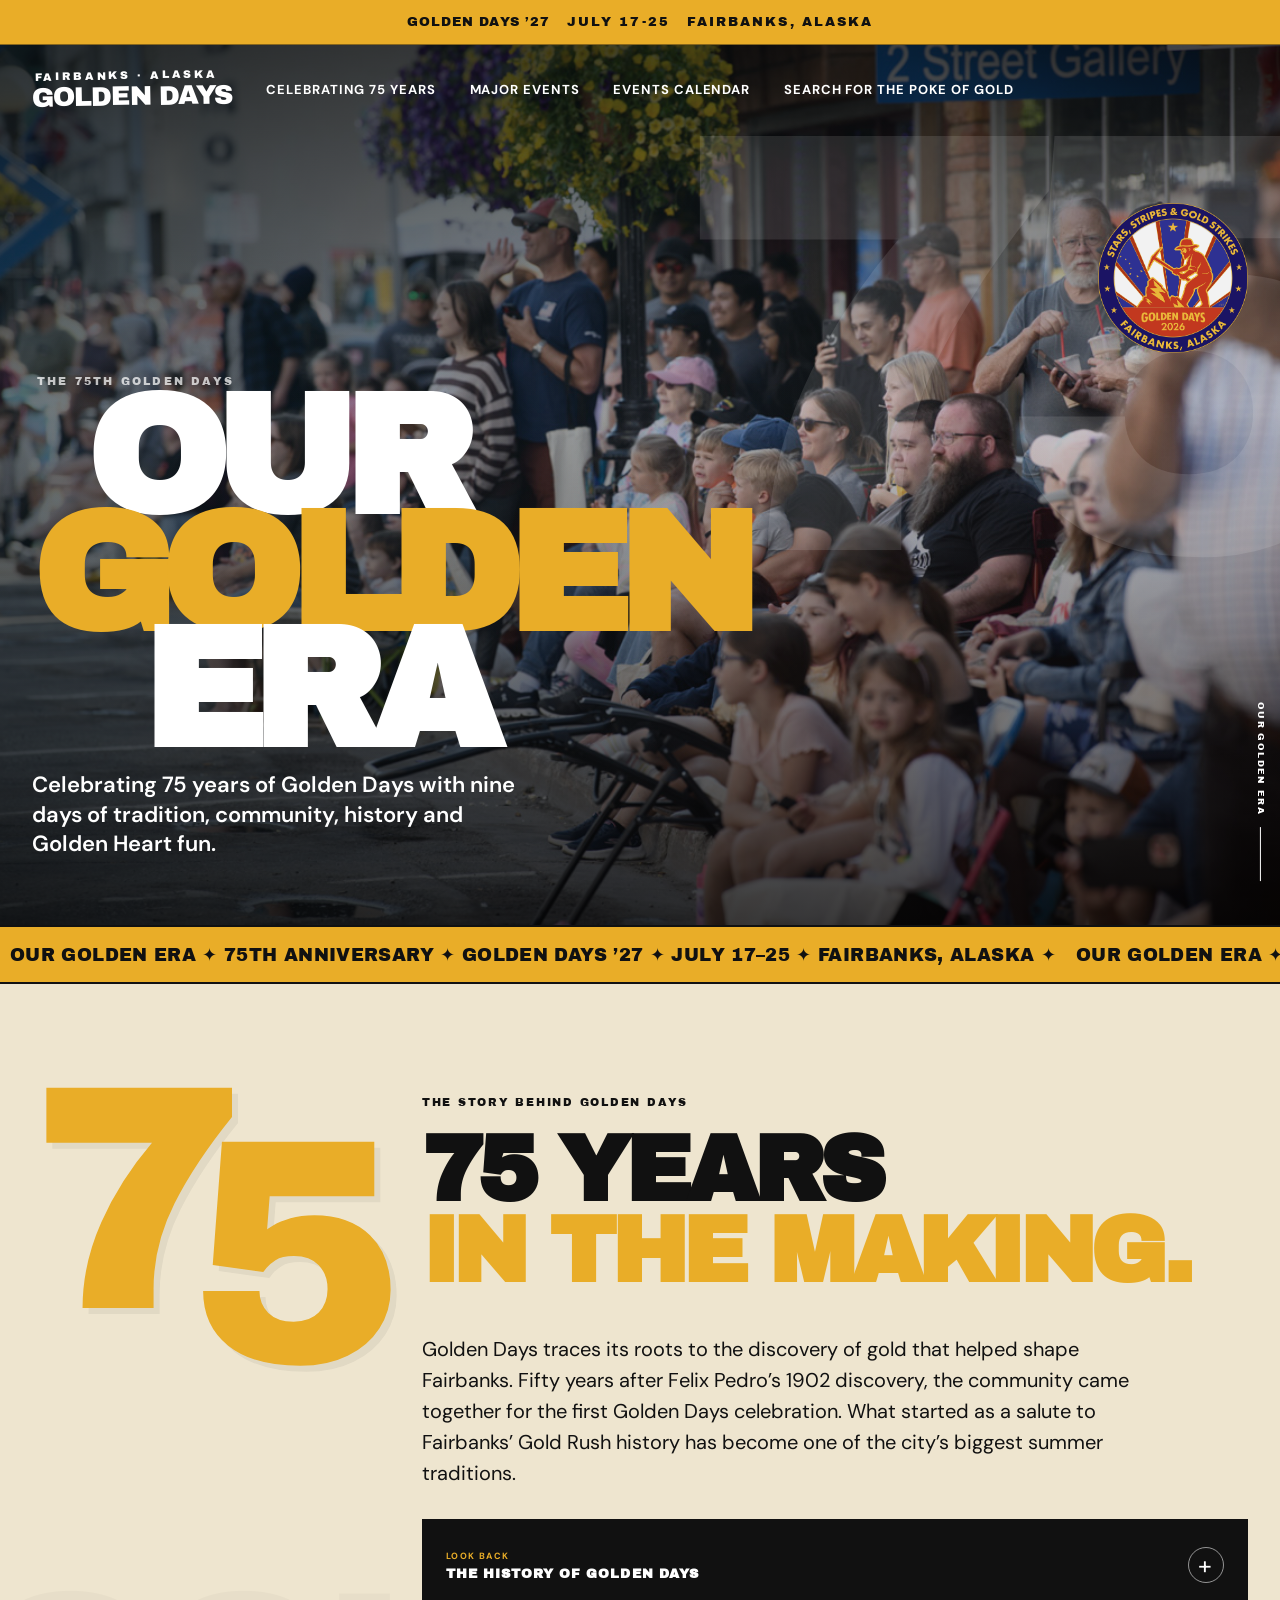
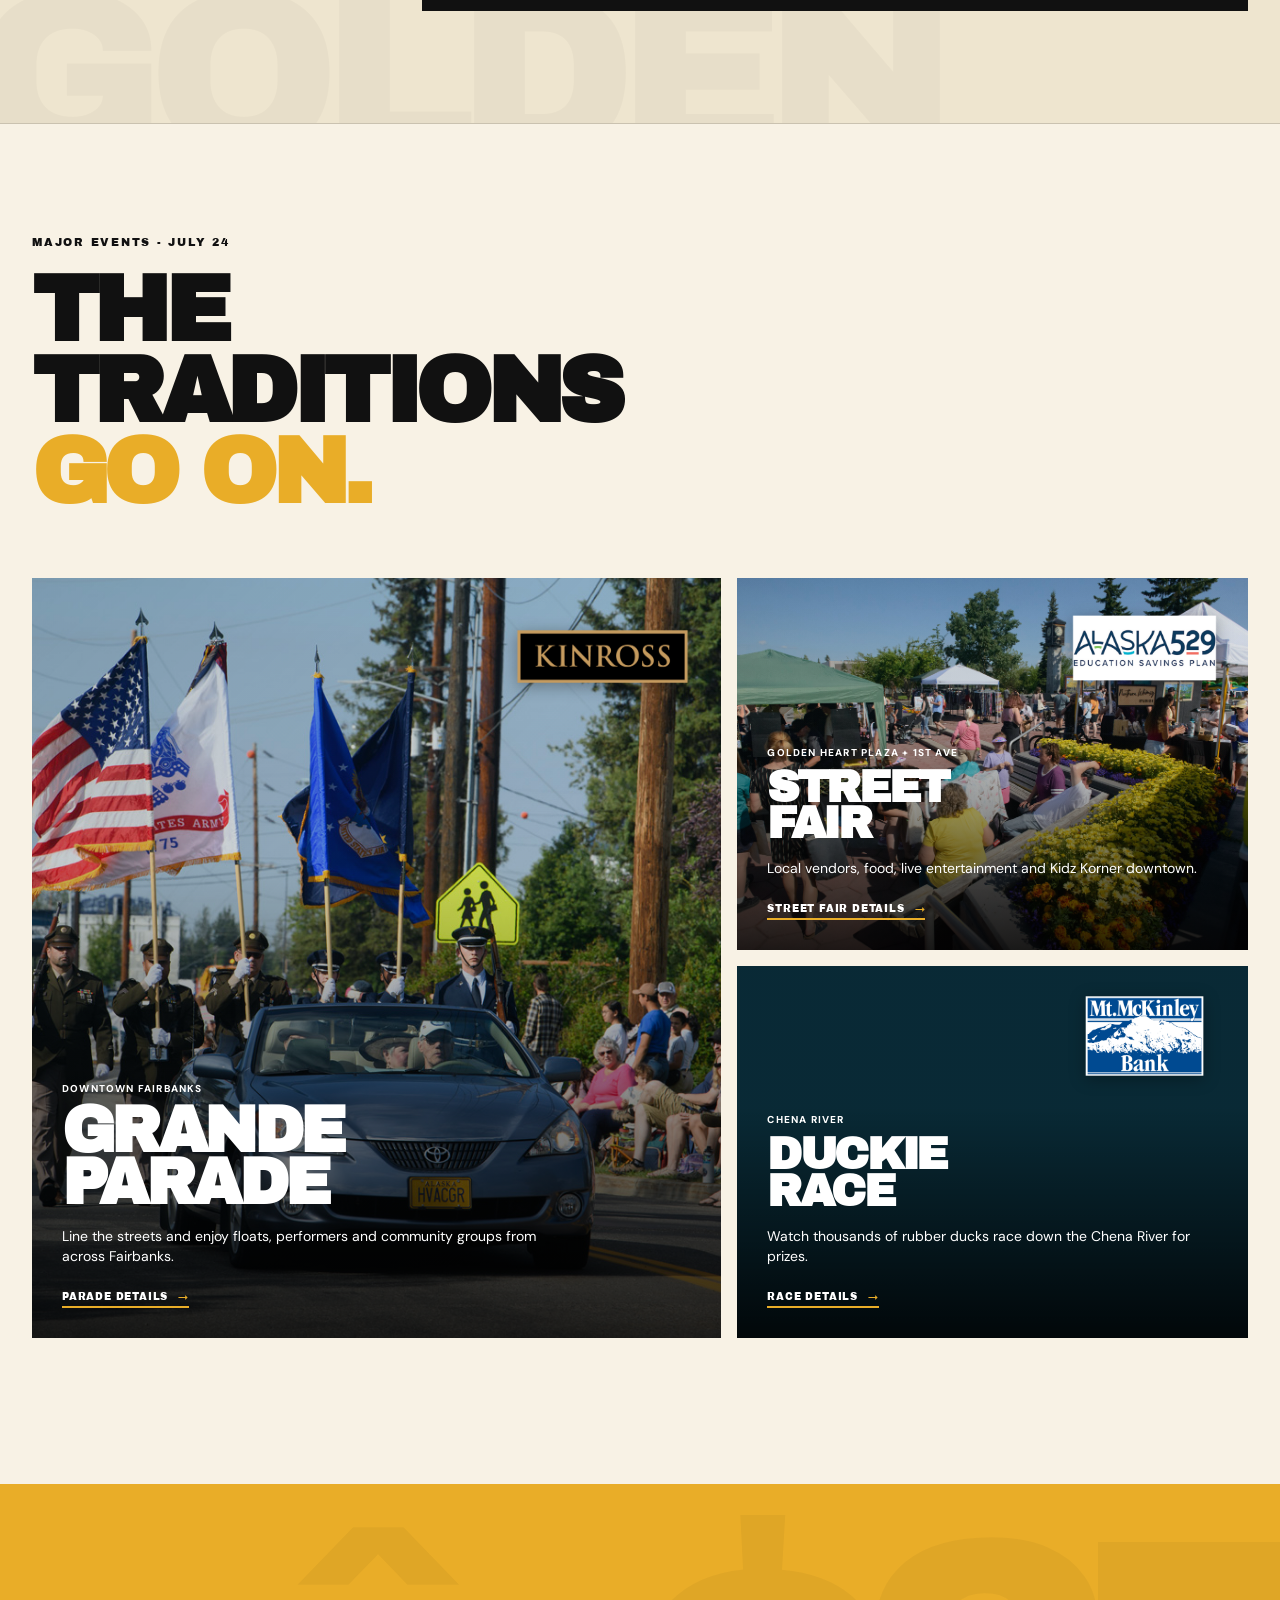
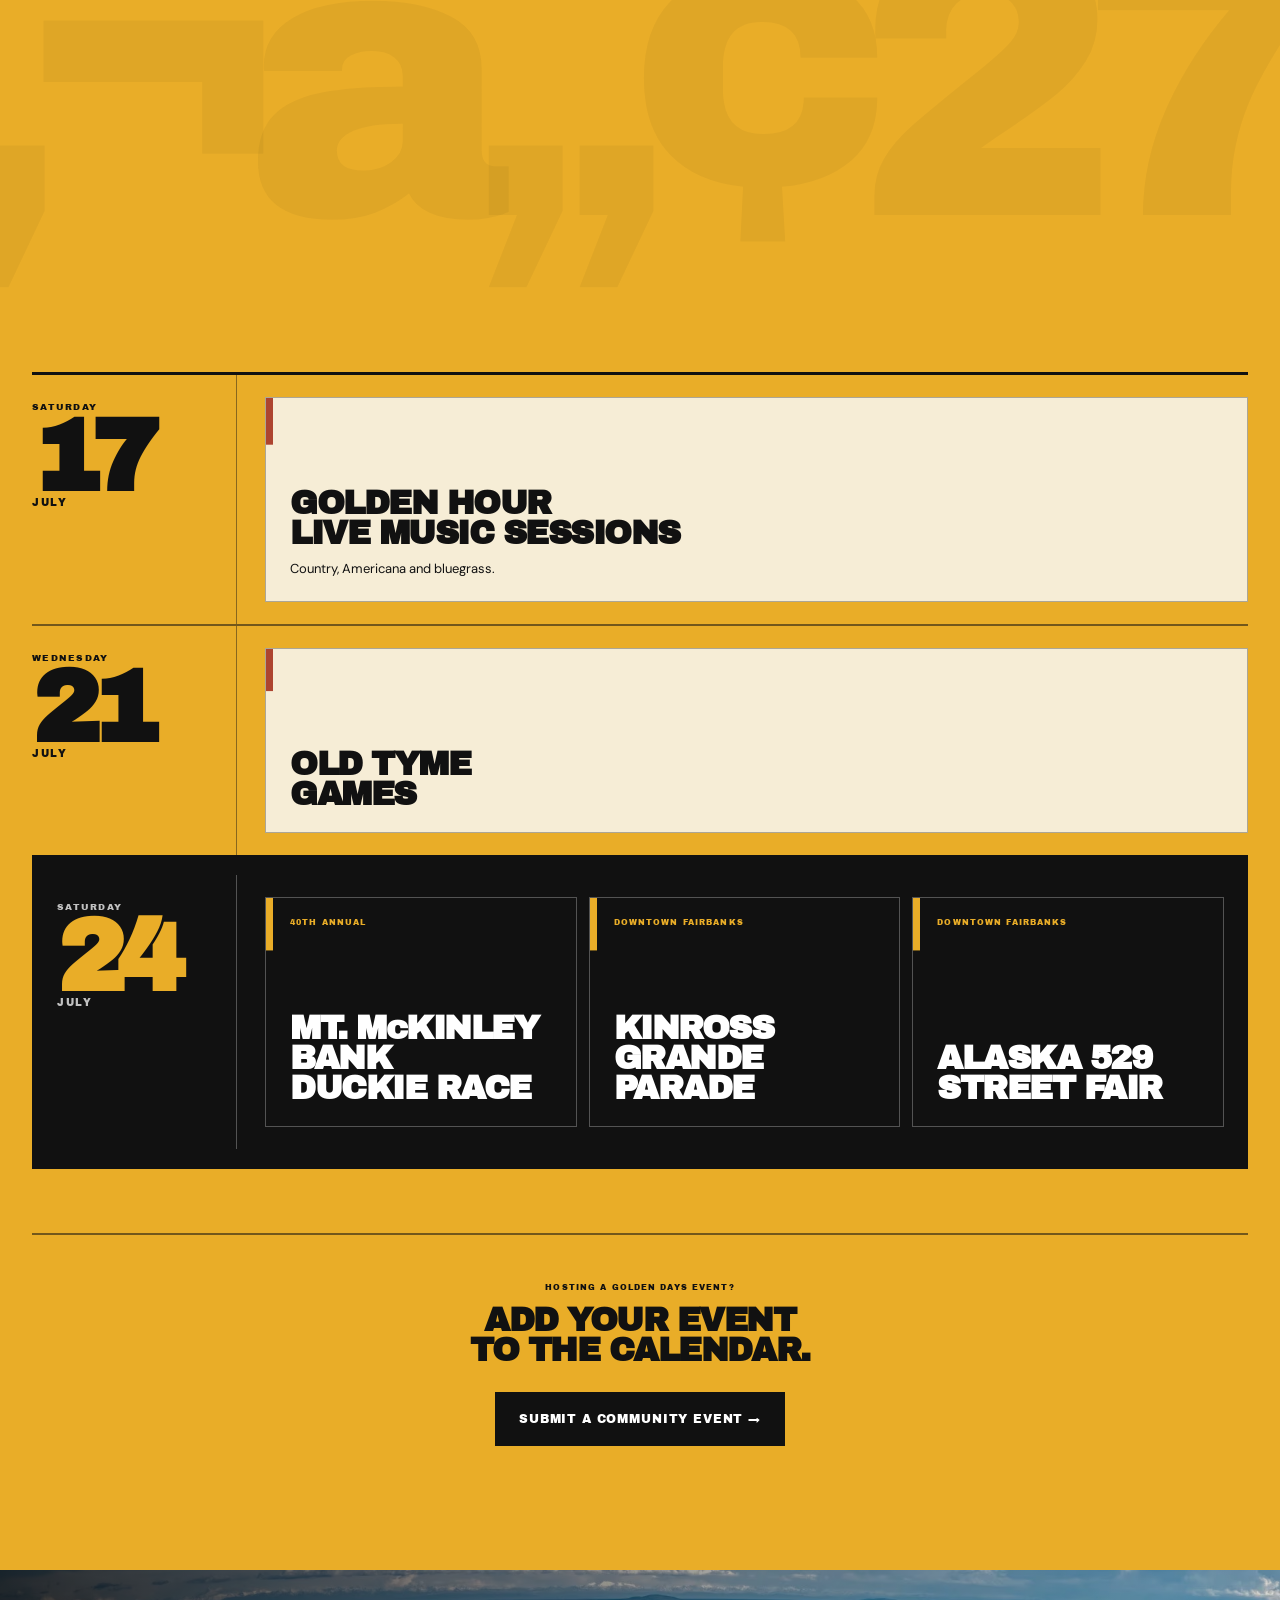
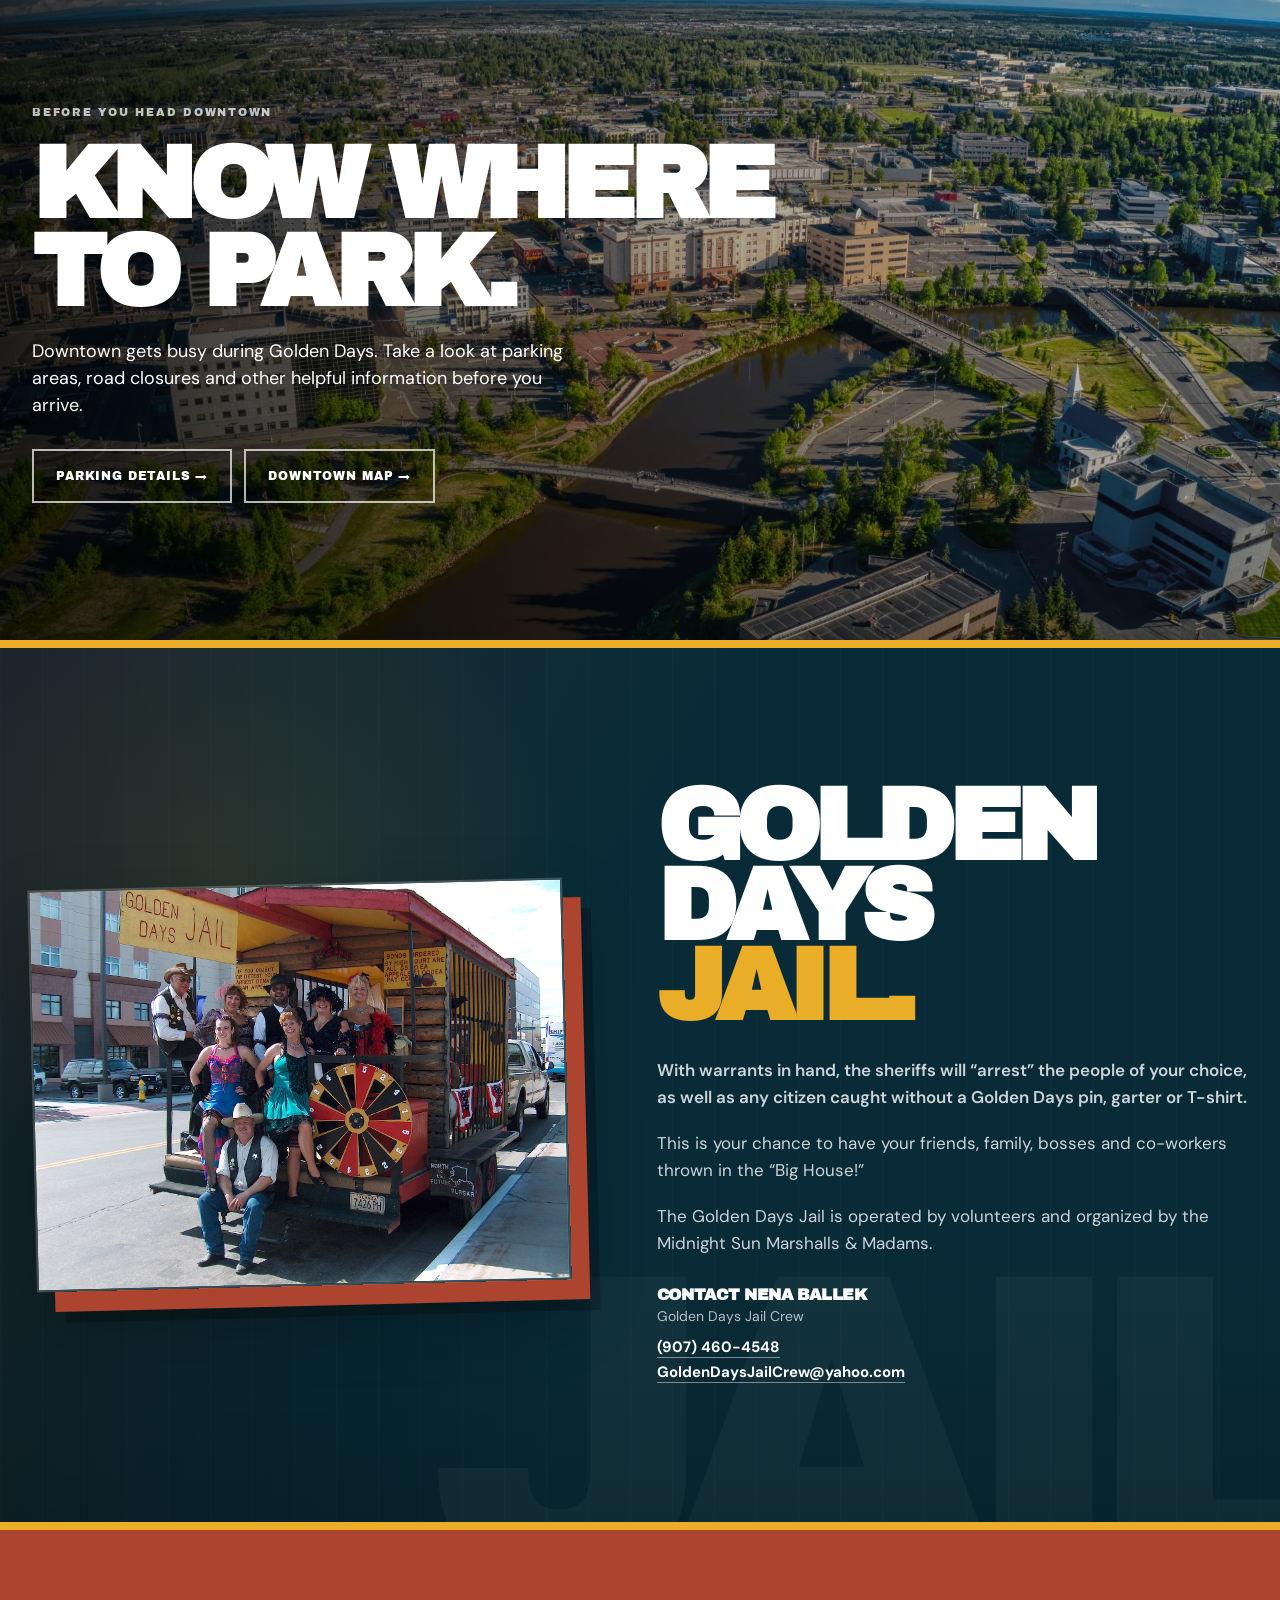
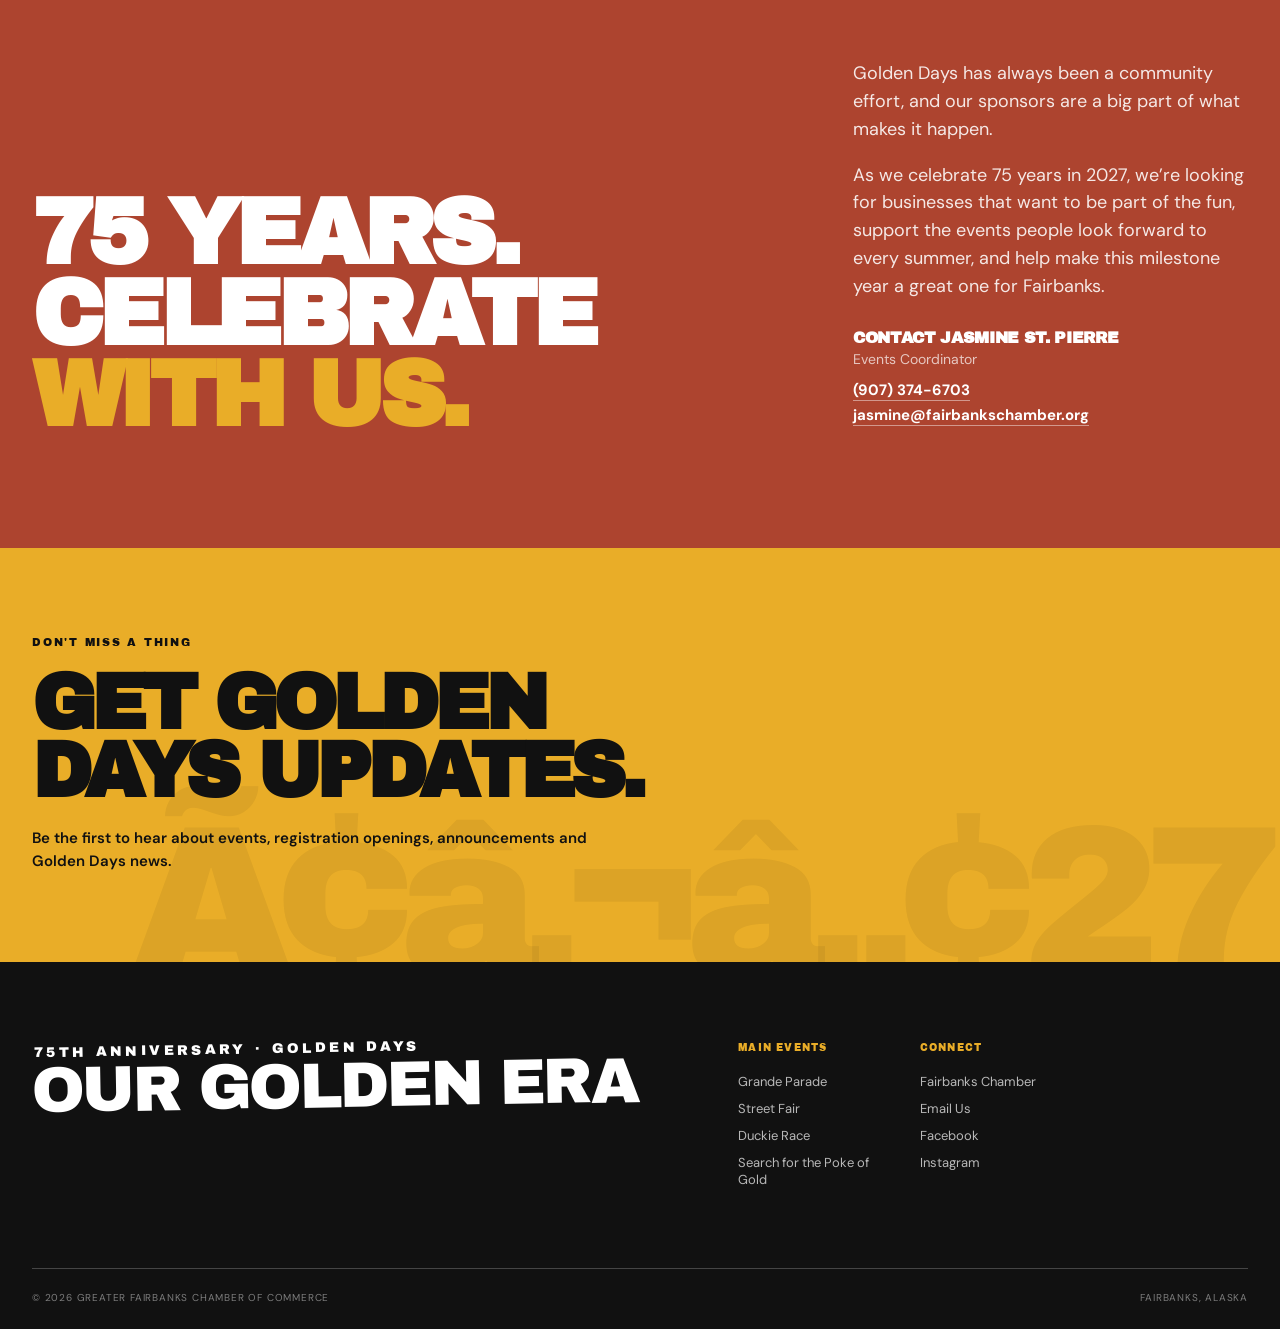
==== index.html @ 637d363c "Enhance newsletter form submission feedback Refactor form submission handling for visual confirmatio" ====
<!DOCTYPE html>
<html lang="en">
<head>
  <meta charset="UTF-8" />
  <meta name="viewport" content="width=device-width, initial-scale=1.0" />

  <script>
  const path = window.location.pathname;

  // Homepage: /index.html → /
  if (path === "/index.html" || path === "/index") {
    window.location.replace("/");
  }

  // Other pages: /parade.html → /parade
  else if (path.endsWith(".html")) {
    window.location.replace(path.slice(0, -5));
  }
</script>
  
  <!-- =========================================================
       PAGE TITLE + SEARCH DESCRIPTION
  ========================================================== -->
 <title>Golden Days 2027 | Fairbanks, AK</title>
<meta name="description" content="Golden Days 2027 | Fairbanks, AK" />

<link rel="canonical" href="https://goldendaysfairbanks.com/">

  <!-- =========================================================
       FAVICON / APP ICON
       Uses the Golden Days 75th Anniversary seal from GitHub.
  ========================================================== -->
  <link rel="icon" type="image/png" href="https://raw.githubusercontent.com/jnelson2003/goldendays/main/anniversary-seal.png" />
  <link rel="apple-touch-icon" href="https://raw.githubusercontent.com/jnelson2003/goldendays/main/anniversary-seal.png" />

  <!-- =========================================================
       SOCIAL SHARE / WEBSITE THUMBNAIL
       Used by Facebook, LinkedIn, iMessage, Slack, Discord, etc.
  ========================================================== -->
  <meta property="og:type" content="website" />
  <meta property="og:site_name" content="Golden Days" />
  <meta property="og:title" content="Golden Days 2027 | Fairbanks, AK" />
  <meta property="og:description" content="Golden Days 2027 | Fairbanks, AK" />
  <meta property="og:image" content="https://raw.githubusercontent.com/jnelson2003/goldendays/main/parade.jpg" />
  <meta property="og:image:alt" content="Golden Days Grande Parade in Fairbanks, Alaska" />

  <!-- X / Twitter share card -->
  <meta name="twitter:card" content="summary_large_image" />
  <meta name="twitter:title" content="Golden Days 2027 | Fairbanks, AK" />
  <meta name="twitter:description" content="Golden Days 2027 | Fairbanks, AK" />
  <meta name="twitter:image" content="https://raw.githubusercontent.com/jnelson2003/goldendays/main/parade.jpg" />
  <meta name="twitter:image:alt" content="Golden Days Grande Parade in Fairbanks, Alaska" />

  <!-- =========================================================
       GOOGLE ANALYTICS 4
       Replace BOTH instances of G-XXXXXXXXXX with your GA4
       Measurement ID from Analytics > Admin > Data Streams.
  ========================================================== -->
  <script async src="https://www.googletagmanager.com/gtag/js?id=G-XXXXXXXXXX"></script>
  <script>
    window.dataLayer = window.dataLayer || [];
    function gtag(){dataLayer.push(arguments);}
    gtag('js', new Date());
    gtag('config', 'G-XXXXXXXXXX');
  </script>

  <!-- Fonts + site stylesheet -->
  <link rel="preconnect" href="https://fonts.googleapis.com">
  <link rel="preconnect" href="https://fonts.gstatic.com" crossorigin>
  <link href="https://fonts.googleapis.com/css2?family=Archivo+Black&family=DM+Sans:wght@400;500;600;700&display=swap" rel="stylesheet">
  <link rel="stylesheet" href="styles.css" />

</head>
<body>

  <!-- =========================================================
       ANNOUNCEMENT BAR
       Edit this for registration deadlines, duck tickets, etc.
  ========================================================== -->
  <div class="announcement anniversary-banner">
    <a href="#anniversary" aria-label="Golden Days 2027 anniversary information">
      <span class="banner-edition">GOLDEN DAYS ’27</span>
      <span class="banner-dates">JULY 17-25</span>
      <span class="banner-dates">FAIRBANKS, ALASKA</span>
    </a>
  </div>

  <!-- =========================================================
       NAVIGATION
  ========================================================== -->
<header class="site-header" id="top">
  <nav class="nav shell" aria-label="Main navigation">

    <a class="brand" href="#top" aria-label="Golden Days home">
      <span class="brand-small">FAIRBANKS · ALASKA</span>
      <span class="brand-large">GOLDEN DAYS</span>
    </a>

    <div class="nav-links" id="desktopNav">

      <a href="#anniversary">Celebrating 75 Years</a>

      <!-- MAJOR EVENTS HOVER MENU -->
      <div class="nav-dropdown">

        <a href="#events" class="nav-dropdown-trigger">
          Major Events
        </a>

        <div class="nav-dropdown-menu">
          <a href="street-fair">Street Fair</a>
          <a href="parade">Grande Parade</a>
          <a href="duckie-race">Rubber Duckie Race</a>
        </div>

      </div>

      <a href="#schedule">Events Calendar</a>

      <a href="poke-of-gold">Search for the Poke of Gold</a>

    </div>

    <button
      class="menu-button"
      id="menuButton"
      aria-expanded="false"
      aria-controls="mobileMenu"
    >
      <span></span>
      <span></span>
      <span></span>
      <span class="sr-only">Open menu</span>
    </button>

  </nav>

  <!-- MOBILE MENU -->
  <div class="mobile-menu" id="mobileMenu">

    <a href="#anniversary">Celebrating 75 Years</a>

    <details class="mobile-events-dropdown">
      <summary>Major Events</summary>

      <div class="mobile-events-submenu">
        <a href="street-fair.html">Street Fair</a>
        <a href="parade.html">Grande Parade</a>
        <a href="duckie-race.html">Rubber Duckie Race</a>
      </div>
    </details>

    <a href="#schedule">Events Calendar</a>
    <a href="#about">Sponsors</a>

    <a class="nav-cta" href="#events">
      EXPLORE GOLDEN DAYS
    </a>

  </div>
</header>

<main>
    <!-- =========================================================
         75TH ANNIVERSARY HERO
    ========================================================== -->

  <section class="hero anniversary-hero">
      <div class="hero-image"></div>
      <div class="hero-overlay"></div>
      <div class="hero-75-watermark" aria-hidden="true">75</div>

           <div class="hero-content shell">
        <div class="hero-topline reveal">
          <div class="hero-kicker">
            <span></span>
            <span class=""></span>
            <span></span>
          </div>

          <div class="anniversary-seal-image">
            <!-- Upload your official seal using this filename,
                 or change the src to match your file. -->
            <img src="anniversary-seal.png" alt="Golden Days 75th Anniversary">
          </div>
        </div>

        <div class="hero-theme reveal">
          <p class="hero-overline">THE 75TH GOLDEN DAYS</p>
          <h1 class="era-title">
            <span>OUR</span>
            <span class="gold-word">GOLDEN</span>
            <span>ERA</span>
          </h1>
        </div>

        <div class="hero-bottom reveal">
          <div class="hero-intro">
            <p>
              Celebrating 75 years of Golden Days with nine days
              of tradition, community, history and Golden Heart fun.
            </p>
          </div>
        </div>
      </div>

      <a class="scroll-cue" href="#anniversary" aria-label="Scroll to 75th anniversary">
        <span>OUR GOLDEN ERA</span>
        <span class="scroll-line"></span>
      </a>
    </section>
    
    <!-- =========================================================
         MOVING TICKER
  ========================================================== -->
    <section class="ticker" aria-label="Golden Days highlights">
      <div class="ticker-track">
        <span>OUR GOLDEN ERA ✦ 75TH ANNIVERSARY ✦ GOLDEN DAYS ’27 ✦ JULY 17–25 ✦ FAIRBANKS, ALASKA ✦</span>
        <span aria-hidden="true">OUR GOLDEN ERA ✦ 75TH ANNIVERSARY ✦ GOLDEN DAYS ’27 ✦ JULY 17–25 ✦ FAIRBANKS, ALASKA ✦</span>
      </div>
    </section>

    <!-- =========================================================
         75TH ANNIVERSARY STORY + HISTORY
    ========================================================== -->
<section class="anniversary-story section" id="anniversary">
  <div class="shell">
    <div class="anniversary-grid">

      <div class="anniversary-number reveal" aria-hidden="true">
        <span>7</span><span>5</span>
      </div>

      <div class="anniversary-copy">
        <p class="eyebrow reveal">THE STORY BEHIND GOLDEN DAYS</p>

        <h2 class="display-heading reveal">
          75 YEARS<br>
          <em>IN THE MAKING.</em>
        </h2>

        <p class="intro-copy reveal">
          Golden Days traces its roots to the discovery of gold that helped shape
          Fairbanks. Fifty years after Felix Pedro’s 1902 discovery, the community
          came together for the first Golden Days celebration. What started as a
          salute to Fairbanks’ Gold Rush history has become one of the city’s
          biggest summer traditions.
        </p>

        <details class="history-dropdown reveal">
          <summary>
            <span class="history-summary-copy">
              <small>LOOK BACK</small>
              <strong>THE HISTORY OF GOLDEN DAYS</strong>
            </span>
            <span class="history-toggle" aria-hidden="true">+</span>
          </summary>

          <div class="history-dropdown-content">
            <p>
              Golden Days celebrates the history of Fairbanks and the events that
              helped shape our community. In 1901, E.T. Barnette established a
              trading post along the Chena River. The following summer, Italian
              immigrant prospector Felix Pedro discovered paying quantities of gold
              about 12 miles north of the settlement. News of the July 1902 discovery
              spread quickly, bringing prospectors to the Tanana Valley and helping
              transform the small trading post into the growing community of Fairbanks.
            </p>

            <p>
              Fifty years later, in 1952, Golden Days began as a community celebration
              honoring Fairbanks’ Gold Rush and pioneer heritage. Held each July near
              the anniversary of Pedro’s discovery, Golden Days invites residents and
              visitors to celebrate early Fairbanks through parades, pioneer characters,
              community gatherings and other festivities. Over the decades, the
              celebration has grown into one of Fairbanks’ signature summer traditions.
            </p>

            <p>
              New traditions have become part of Golden Days along the way. In 1985,
              the Fairbanks Chamber added the Rubber Duckie Race. The first race sent
              2,000 rubber ducks down the Chena River; today, 8,000 ducks take part.
              Together with the Grande Parade, downtown Street Fair and other community
              events, the race has become one of the traditions generations of
              Fairbanksans associate with Golden Days.
            </p>

            <p class="history-finale">
              In 2027, Golden Days celebrates 75 years.
              <strong>Our Golden Era</strong> honors the history, people and traditions
              that have shaped both Golden Days and Fairbanks while celebrating the
              community that continues to carry them forward.
            </p>
          </div>
        </details>

      </div>
    </div>
  </div>
</section>

    <!-- =========================================================
         FEATURED EVENT CARDS
  ========================================================== -->
    <section class="events section" id="events">
      <div class="shell">
        <div class="section-header">
          <div>
            <p class="eyebrow reveal">MAJOR EVENTS - JULY 24</p>
            <h2 class="display-heading reveal">THE TRADITIONS<br><em>GO ON.</em></h2>
          </div>
          <p class="section-side-copy reveal">
          </p>
        </div>

        <div class="event-grid">
          <article class="event-card event-card-tall reveal">
            <div class="event-image image-parade" role="img" aria-label="Golden Days Grande Parade"></div>
            <div class="event-shade"></div>

            <div class="event-sponsor-logo">
              <!-- Transparent PNG recommended -->
              <img src="parade-sponsor.png" alt="Grande Parade sponsor logo" onerror="this.style.display='none'">
            </div>
            <div class="event-card-copy">
              <p class="event-meta">DOWNTOWN FAIRBANKS</p>
              <h3>GRANDE<br>PARADE</h3>
              <p>Line the streets and enjoy floats, performers and community groups from across Fairbanks.</p>
              <a href="parade">PARADE DETAILS <span>→</span></a>
            </div>
          </article>

          <article class="event-card reveal">
            <div class="event-image image-fair" role="img" aria-label="Golden Days Street Fair"></div>
            <div class="event-shade"></div>

            <div class="event-sponsor-logo event-sponsor-logo-small">
              <!-- Transparent PNG recommended -->
              <img src="street-fair-sponsor.png" alt="Street Fair sponsor logo" onerror="this.style.display='none'">
            </div>
            <div class="event-card-copy">
              <p class="event-meta">GOLDEN HEART PLAZA + 1ST AVE</p>
              <h3>STREET<br>FAIR</h3>
              <p>Local vendors, food, live entertainment and Kidz Korner downtown.</p>
              <a href="street-fair">STREET FAIR DETAILS <span>→</span></a>
            </div>
          </article>

          <article class="event-card reveal">
            <div class="event-image image-ducks" role="img" aria-label="Golden Days Rubber Duckie Race"></div>
            <div class="event-shade"></div>

            <div class="event-sponsor-logo event-sponsor-logo-small">
              <!-- Transparent PNG recommended -->
              <img src="duck-race-sponsor.png" alt="Rubber Duckie Race sponsor logo" onerror="this.style.display='none'">
            </div>
            <div class="event-card-copy">
              <p class="event-meta">CHENA RIVER</p>
              <h3>DUCKIE<br>RACE</h3>
              <p>Watch thousands of rubber ducks race down the Chena River for prizes.</p>
              <a href="duckie-race">RACE DETAILS <span>→</span></a>
            </div>
          </article>
        </div>

        <div class="all-events-cta reveal">
        </div>
      </div>
    </section>

    <!-- =========================================================
         GOLDEN DAYS ’27 EVENT CALENDAR
    ========================================================== -->
<section class="schedule section festival-calendar" id="schedule">
  <div class="shell">

    <div class="calendar-heading reveal">
      <div>
        <p class="eyebrow"></p>
        <h2 class="display-heading">
          EVENTS<br><em>CALENDAR.</em>
        </h2>
      </div>

      <div class="calendar-heading-copy">
        <p></p>
        <span class="calendar-location"></span>
      </div>
    </div>

    <!-- MULTI-DAY EVENT -->
    <div class="calendar-multiday reveal">
      <div class="calendar-multiday-date">
        <span>JULY</span>
        <strong>22–25</strong>
      </div>

      <div class="calendar-multiday-copy">
        <h3>PANCAKE BREAKFAST</h3>
        <p>Thursday through Sunday during Golden Days.</p>
      </div>

      <span class="calendar-multiday-mark" aria-hidden="true">✦</span>
    </div>

    <div class="calendar-stack">

      <!-- SATURDAY · JULY 17 -->
      <article class="calendar-day reveal">
        <div class="calendar-date">
          <span class="calendar-weekday">SATURDAY</span>
          <strong>17</strong>
          <span>JULY</span>
        </div>

        <div class="calendar-events calendar-events-single">
          <div class="calendar-event-card calendar-event-music">
            <h3>GOLDEN HOUR<br>LIVE MUSIC SESSIONS</h3>
            <p>Country, Americana and bluegrass.</p>
          </div>
        </div>
      </article>

      <!-- WEDNESDAY · JULY 21 -->
      <article class="calendar-day reveal">
        <div class="calendar-date">
          <span class="calendar-weekday">WEDNESDAY</span>
          <strong>21</strong>
          <span>JULY</span>
        </div>

        <div class="calendar-events calendar-events-single">
          <div class="calendar-event-card">
            <h3>OLD TYME<br>GAMES</h3>
          </div>
        </div>
      </article>

      <!-- SATURDAY · JULY 24 -->
      <article class="calendar-day calendar-day-featured reveal">
        <div class="calendar-date">
          <span class="calendar-weekday">SATURDAY</span>
          <strong>24</strong>
          <span>JULY</span>
        </div>

        <div class="calendar-events calendar-events-three">

          <div class="calendar-event-card calendar-marquee-event">
            <span class="calendar-event-type">40TH ANNUAL</span>
            <h3>MT. McKINLEY BANK<br>DUCKIE RACE</h3>
          </div>

          <div class="calendar-event-card calendar-marquee-event">
            <span class="calendar-event-type">DOWNTOWN FAIRBANKS</span>
            <h3>KINROSS<br>GRANDE PARADE</h3>
          </div>

          <div class="calendar-event-card calendar-marquee-event">
            <span class="calendar-event-type">DOWNTOWN FAIRBANKS</span>
            <h3>ALASKA 529<br>STREET FAIR</h3>
          </div>

        </div>
      </article>

    </div>

    <div class="calendar-footer reveal">
      <span></span>
      <span></span>
    </div>

    <!-- ADD A COMMUNITY EVENT -->
    <div class="calendar-community-cta reveal">
      <p class="calendar-community-label">
        HOSTING A GOLDEN DAYS EVENT?
      </p>

      <h3 class="calendar-community-heading">
        ADD YOUR EVENT<br>TO THE CALENDAR.
      </h3>

      <a
        class="button button-dark"
        href="https://form.jotform.com/262290797049165"
        target="_blank"
        rel="noopener noreferrer"
      >
        SUBMIT A COMMUNITY EVENT →
      </a>
    </div>

  </div>
</section>

    <!-- =========================================================
         PARKING / GETTING DOWNTOWN
         Background image: downtown.jpg
    ========================================================== -->
    <section class="duck-cta parking-cta">
      <div class="duck-cta-art"></div>
      <div class="duck-cta-overlay"></div>

      <div class="shell duck-cta-content reveal">
        <p class="eyebrow light">BEFORE YOU HEAD DOWNTOWN</p>
        <h2>KNOW WHERE<br>TO PARK.</h2>

        <p>
          Downtown gets busy during Golden Days. Take a look at parking areas,
          road closures and other helpful information before you arrive.
        </p>

        <div class="parking-actions">
          <a class="button button-outline" href="#">PARKING DETAILS →</a>
          <a class="button button-outline" href="#">DOWNTOWN MAP →</a>
        </div>
      </div>
    </section>


    <!-- =========================================================
         GOLDEN DAYS JAIL
    ========================================================== -->
    <section class="jail-section section" id="jail">
      <div class="jail-backdrop-word" aria-hidden="true">JAIL</div>

      <div class="shell jail-grid">

        <div class="jail-visual reveal">
          <div class="jail-photo">
            <img
              src="jail.jpg"
              alt="Golden Days Jail"
            >
          </div>
        </div>

        <div class="jail-copy reveal">
          <h2 class="jail-heading">
            GOLDEN DAYS<br><em>JAIL.</em>
          </h2>

          <p class="jail-lead">
  With warrants in hand, the sheriffs will “arrest” the people of your choice,
  as well as any citizen caught without a Golden Days pin, garter or T-shirt.
</p>

<p>
  This is your chance to have your friends, family, bosses and co-workers
  thrown in the “Big House!”
</p>

<p>
  The Golden Days Jail is operated by volunteers and organized by the Midnight Sun Marshalls &amp; Madams.
</p>

<div class="sponsor-contact jail-contact">
  <strong>Contact Nena Ballek</strong>
  <span>Golden Days Jail Crew</span>
  <a href="tel:+19074604548">(907) 460-4548</a>
  <a href="mailto:GoldenDaysJailCrew@yahoo.com">
    GoldenDaysJailCrew@yahoo.com
  </a>
</div>
        </div>
      </div>
    </section>

<!-- =========================================================
     SPONSORS
========================================================== -->
<section class="about section" id="about">
  <div class="shell about-grid">

    <div>
      <h2 class="display-heading light reveal">
        75 YEARS.<br>
        CELEBRATE<br>
        <em>WITH US.</em>
      </h2>
    </div>

    <div class="about-copy reveal">
      <p>
        Golden Days has always been a community effort, and our sponsors are a big part of what makes it happen.
      </p>

      <p>
        As we celebrate 75 years in 2027, we’re looking for businesses that want to be part of the fun, support the events people look forward to every summer, and help make this milestone year a great one for Fairbanks.
      </p>

<div class="sponsor-contact">
  <strong>Contact Jasmine St. Pierre</strong>
  <span>Events Coordinator</span>
  <a href="tel:19073746703" style="display: block;">(907) 374-6703</a>
  <a href="mailto:jasmine@fairbankschamber.org" style="display: block;">
    jasmine@fairbankschamber.org
  </a>
</div>
    </div>

  </div>
</section>

<!-- =========================================================
     ALL SPONSORS PHOTO
     Replace sponsors.jpg with your sponsor graphic/photo.
==========================================================

<section class="sponsor-photo-section" aria-label="Golden Days sponsors">
  <div class="sponsor-photo">
    <img src="sponsors.jpg" alt="Golden Days sponsors" onerror="this.style.display='none'">
  </div>

  <div class="sponsor-photo-caption">
    <div class="shell">
      THANK YOU TO THE BUSINESSES THAT HELP MAKE GOLDEN DAYS POSSIBLE.
    </div>
  </div>
</section>

========================================================== -->


<section class="newsletter" id="newsletter">
  <div class="shell newsletter-grid">
    <div>
      <p class="eyebrow">DON'T MISS A THING</p>
      <h2>GET GOLDEN DAYS UPDATES.</h2>
      <p class="newsletter-copy">
        Be the first to hear about events, registration openings, announcements and Golden Days news.
      </p>
    </div>

    <!--
      CONSTANT CONTACT INLINE FORM
      The form fields, list destination and submission are controlled
      by Constant Contact. Website CSS below makes the embedded form
      match the Golden Days design.
    -->
    <div class="golden-ctct-form">
      <div
        class="ctct-inline-form"
        data-form-id="ff1c7f14-ba52-492a-a2cf-0cb384e44406">
      </div>
    </div>
  </div>
</section>

</main>
  
  <!-- =========================================================
       FOOTER
  ========================================================== -->
  <footer class="footer">
    <div class="shell">
      <div class="footer-top">
        <a class="brand footer-brand" href="#top">
          <span class="brand-small">75TH ANNIVERSARY · GOLDEN DAYS</span>
          <span class="brand-large">OUR GOLDEN ERA</span>
        </a>

        <div class="footer-links">
          <div>
            <p>MAIN EVENTS</p>
            <a href="parade">Grande Parade</a>
            <a href="street-fair">Street Fair</a>
            <a href="duckie-race">Duckie Race</a>
            <a href="poke-of-gold">Search for the Poke of Gold</a>
          </div>
          <div>
            <p>CONNECT</p>
            <a href="https://www.fairbankschamber.org/">Fairbanks Chamber</a>
            <a href="mailto:info@fairbankschamber.org">Email Us</a>
            <a href="https://www.facebook.com/FairbanksChamber">Facebook</a>
            <a href="https://www.instagram.com/greaterfairbankschamber/">Instagram</a>
          </div>
        </div>
      </div>

      <div class="footer-bottom">
        <span>© <span id="year"></span> GREATER FAIRBANKS CHAMBER OF COMMERCE</span>
        <span>FAIRBANKS, ALASKA</span>
      </div>
    </div>
  </footer>

  <!-- =========================================================
       CONSTANT CONTACT UNIVERSAL CODE
       Required for the inline Golden Days signup form above.
  ========================================================== -->
  <!-- Begin Constant Contact Active Forms -->
  <script>
    var _ctct_m = "1ca8e497351e0f23d2d100b4cf8ab482";
  </script>
  <script
    id="signupScript"
    src="https://static.ctctcdn.com/js/signup-form-widget/current/signup-form-widget.min.js"
    async
    defer>
  </script>
  <!-- End Constant Contact Active Forms -->

  <!-- =========================================================
       GOLDEN DAYS NEWSLETTER BUTTON STATUS
       This deliberately does not depend on Constant Contact's
       success markup. A valid-looking name + email click starts
       the visual confirmation and stores it briefly in sessionStorage
       so it survives a Constant Contact refresh/re-render.
  ========================================================== -->
  <script>
    (function () {
      const wrapper = document.querySelector('.golden-ctct-form');
      if (!wrapper) return;

      const buttonSelector =
        'button[type="submit"], input[type="submit"], .ctct-form-button';

      const storageKey = 'goldenDaysNewsletterSubmitStarted';
      const delay = 1800;
      const maxAge = 15000;
      let done = false;

      function getSubmitButton() {
        return wrapper.querySelector(buttonSelector);
      }

      function setButtonText(button, text) {
        if (!button) return;
        if (button.tagName === 'INPUT') button.value = text;
        else button.textContent = text;
      }

      function fieldsLookComplete() {
        const email = wrapper.querySelector('input[type="email"]');
        const name = wrapper.querySelector(
          'input[type="text"], input[name*="first" i], input[name*="name" i]'
        );

        if (!email || !name) return false;

        const emailValue = email.value.trim();
        const nameValue = name.value.trim();
        const basicEmail = /^[^\s@]+@[^\s@]+\.[^\s@]+$/;

        return nameValue.length > 0 && basicEmail.test(emailValue);
      }

      function getStatusButton() {
        let status = wrapper.querySelector('.golden-submit-status');
        if (!status) {
          status = document.createElement('button');
          status.type = 'button';
          status.className = 'golden-submit-status';
          status.disabled = true;
          status.setAttribute('aria-disabled', 'true');
          status.setAttribute('aria-live', 'polite');
          wrapper.appendChild(status);
        }
        return status;
      }

      function hideRealSubmitButtons() {
        wrapper.querySelectorAll(buttonSelector).forEach(function (button) {
          if (!button.classList.contains('golden-submit-status')) {
            button.style.setProperty('display', 'none', 'important');
          }
        });
      }

      function showSubmitting() {
        if (done) return;
        wrapper.classList.add('is-submitting');

        const realButton = getSubmitButton();
        if (realButton) setButtonText(realButton, 'SUBMITTING...');
      }

      function showSubmitted() {
        if (done) return;
        done = true;

        wrapper.classList.remove('is-submitting');
        wrapper.classList.add('is-submitted');

        hideRealSubmitButtons();
        const status = getStatusButton();
        setButtonText(status, 'SUBMITTED ✓');

      }

      function startVisualConfirmation() {
        if (done) return;

        const started = Date.now();
        try { sessionStorage.setItem(storageKey, String(started)); } catch (e) {}

        showSubmitting();
        setTimeout(showSubmitted, delay);
      }

      /* Use capture phase so we run before Constant Contact can refresh,
         replace, or otherwise take over the form after a valid click. */
      document.addEventListener('click', function (event) {
        const button = event.target.closest(buttonSelector);
        if (!button || !wrapper.contains(button) || done) return;

        if (fieldsLookComplete()) {
          startVisualConfirmation();
        }
      }, true);

      /* If Constant Contact refreshed/re-rendered the page after the click,
         resume the same visual confirmation using the stored timestamp. */
      try {
        const started = Number(sessionStorage.getItem(storageKey));
        const age = Date.now() - started;

        if (started && age >= 0 && age < maxAge) {
          showSubmitting();
          setTimeout(showSubmitted, Math.max(0, delay - age));
        } else if (started) {
          sessionStorage.removeItem(storageKey);
        }
      } catch (e) {}

      /* Constant Contact injects the real button after page load. Keep its
         normal starting label unless our local confirmation is in progress. */
      const observer = new MutationObserver(function () {
        if (done) {
          hideRealSubmitButtons();
          getStatusButton();
          return;
        }

        const button = getSubmitButton();
        if (button && !wrapper.classList.contains('is-submitting')) {
          setButtonText(button, 'SUBMIT →');
        }
      });

      observer.observe(wrapper, { childList: true, subtree: true });
    })();
  </script>

  <script src="script.js"></script>
</body>
</html>
---- styles.css ----
:root{--gold:#e9ad28;--gold-bright:#ffd65c;--ink:#111111;--cream:#eee5cf;--paper:#f8f2e5;--blue:#143f55;--blue-deep:#092b37;--red:#ad442f;--white:#ffffff;--line:rgba(17,17,17,0.18);--shell:min(1380px,calc(100vw - 64px));--display:"Archivo Black",Impact,sans-serif;--body:"DM Sans",Arial,sans-serif}

*{box-sizing:border-box}

html{
  scroll-behavior:smooth;
  background:var(--ink)
}

body{
  margin:0;
  color:var(--ink);
  background:var(--paper);
  font-family:var(--body);
  overflow-x:hidden
}

body.menu-open{overflow:hidden}

a{
  color:inherit;
  text-decoration:none
}

img{
  max-width:100%;
  display:block
}

button,input{font:inherit}

.shell{
  width:var(--shell);
  margin-inline:auto
}

.section{padding:112px 0}

.sr-only{
  position:absolute;
  width:1px;
  height:1px;
  padding:0;
  margin:-1px;
  overflow:hidden;
  clip:rect(0,0,0,0);
  white-space:nowrap;
  border:0
}

/* ANNOUNCEMENT */

.announcement{
  position:relative;
  z-index:1001;
  background:var(--gold);
  color:var(--ink);
  font-family:var(--display);
  font-size:12px;
  letter-spacing:.09em
}

.announcement a{
  min-height:38px;
  display:flex;
  align-items:center;
  justify-content:center;
  gap:18px;
  padding:8px 20px
}

.announcement span{
  border-bottom:2px solid currentColor
}

/* HEADER */

.site-header{
  position:absolute;
  top:38px;
  left:0;
  width:100%;
  z-index:1000;
  color:var(--white);
  transition:background .25s ease,position .25s ease
}

.site-header.scrolled{
  position:fixed;
  top:0;
  color:var(--ink);
  background:rgba(251,248,239,.96);
  backdrop-filter:blur(12px);
  box-shadow:0 1px 0 rgba(0,0,0,.12)
}

.nav{
  height:90px;
  display:grid;
  grid-template-columns:1fr auto 1fr;
  align-items:center;
  gap:30px
}

.brand{
  display:inline-flex;
  width:max-content;
  flex-direction:column;
  font-family:var(--display);
  line-height:.84;
  transform:rotate(-1deg)
}

.brand-small{
  font-size:11px;
  letter-spacing:.24em;
  margin-left:3px;
  margin-bottom:5px
}

.brand-large{
  font-size:27px;
  letter-spacing:-.04em
}

.nav-links{
  display:flex;
  align-items:center;
  gap:34px;
  font-size:13px;
  font-weight:700;
  text-transform:uppercase;
  letter-spacing:.07em
}

.nav-links a{
  position:relative;
  padding:8px 0
}

.nav-links a::after{
  content:"";
  position:absolute;
  left:0;
  bottom:3px;
  width:100%;
  height:2px;
  background:currentColor;
  transform:scaleX(0);
  transform-origin:right;
  transition:transform .25s ease
}

.nav-links a:hover::after{
  transform:scaleX(1);
  transform-origin:left
}


/* =========================================================
   MAJOR EVENTS HOVER MENU
   Hidden until Major Events is actually hovered.
   ========================================================= */

.nav-dropdown{
  position:relative;
  display:flex;
  align-items:center
}

.nav-dropdown-trigger{
  display:block
}

/* COMPLETELY HIDDEN BY DEFAULT */
.nav-dropdown-menu{
  display:none;
  position:absolute;
  top:100%;
  left:0;

  min-width:210px;

  padding:10px 16px 14px;

  background:rgba(9,43,55,.96);
  color:var(--white);

  box-shadow:0 14px 28px rgba(0,0,0,.18);

  flex-direction:column;
  align-items:flex-start;

  z-index:2000
}

/* Creates a small invisible hover bridge */
.nav-dropdown-menu::before{
  content:"";
  position:absolute;
  left:0;
  top:-8px;
  width:100%;
  height:8px
}

/* ONLY DISPLAY WHEN MAJOR EVENTS IS HOVERED */
.nav-dropdown:hover .nav-dropdown-menu,
.nav-dropdown:focus-within .nav-dropdown-menu{
  display:flex
}

/* VERTICAL LINKS */
.nav-dropdown-menu a{
  display:block;
  width:100%;
  padding:9px 0;

  white-space:nowrap;

  font-size:12px;
  line-height:1.2;

  text-align:left
}

/* Don't use the normal nav underline inside dropdown */
.nav-dropdown-menu a::after{
  display:none
}

.nav-dropdown-menu a:hover{
  color:var(--gold)
}

/* Dropdown remains readable once sticky header turns light */
.site-header.scrolled .nav-dropdown-menu{
  background:var(--paper);
  color:var(--ink);
  border:1px solid var(--line)
}


/* NAV CTA */

.nav-cta{
  justify-self:end;
  padding:14px 18px;
  background:var(--gold);
  color:var(--ink);
  font-family:var(--display);
  font-size:11px;
  letter-spacing:.08em
}

.menu-button{
  display:none;
  justify-self:end;
  width:42px;
  height:42px;
  border:0;
  background:transparent;
  color:inherit;
  padding:9px;
  cursor:pointer
}

.menu-button span:not(.sr-only){
  display:block;
  height:2px;
  background:currentColor;
  margin:5px 0;
  transition:.25s ease
}

.mobile-menu{display:none}


/* HERO */

.hero{
  position:relative;
  min-height:830px;
  height:calc(100vh - 38px);
  max-height:1050px;
  color:var(--white);
  overflow:hidden
}

.hero-image{
  position:absolute;
  inset:0;
  background-image:
    linear-gradient(
      125deg,
      rgba(9,43,55,.18),
      rgba(9,43,55,.03)
    ),
    url("hero.jpg");
  background-position:center 45%;
  background-size:cover;
  background-repeat:no-repeat;
  transform:scale(1.02);
  filter:saturate(.88) contrast(1.02)
}

.hero-image::after{
  content:"";
  position:absolute;
  inset:0;
  background:linear-gradient(
    135deg,
    rgba(20,63,85,.35),
    rgba(217,87,63,.08)
  )
}

.hero-overlay{
  position:absolute;
  inset:0;
  background:
    linear-gradient(
      to bottom,
      rgba(0,0,0,.48),
      rgba(0,0,0,.45) 38%,
      rgba(0,0,0,.63)
    ),
    linear-gradient(
      to right,
      rgba(0,0,0,.22),
      transparent 60%
    )
}

.hero-content{
  position:relative;
  z-index:3;
  height:100%;
  padding-top:160px;
  padding-bottom:76px;
  display:flex;
  flex-direction:column;
  justify-content:space-between
}

.hero-kicker{
  display:flex;
  align-items:center;
  gap:13px;
  font-family:var(--display);
  font-size:12px;
  letter-spacing:.14em
}

.dot{
  width:6px;
  height:6px;
  border-radius:50%;
  background:var(--gold)
}

.hero-title{
  margin:auto 0 22px;
  font-family:var(--display);
  font-size:clamp(90px,15vw,235px);
  font-weight:900;
  line-height:.72;
  letter-spacing:-.075em;
  text-transform:uppercase;
  max-width:1120px
}

.hero-title span{display:block}

.hero-title span:last-child{
  color:var(--gold);
  margin-left:.23em
}

.hero-bottom{
  display:flex;
  align-items:end;
  justify-content:space-between;
  gap:40px
}

.hero-bottom p{
  max-width:570px;
  margin:0;
  font-size:clamp(16px,2vw,22px);
  line-height:1.35;
  font-weight:600
}

.hero-actions{
  display:flex;
  gap:12px;
  flex-shrink:0
}

.button{
  display:inline-flex;
  min-height:54px;
  align-items:center;
  justify-content:center;
  padding:0 22px;
  border:2px solid transparent;
  font-family:var(--display);
  font-size:12px;
  letter-spacing:.07em;
  transition:
    transform .18s ease,
    background .18s ease,
    color .18s ease
}

.button:hover{transform:translateY(-3px)}

.button-gold{
  background:var(--gold);
  color:var(--ink)
}

.button-gold:hover{
  background:var(--gold-bright)
}

.button-outline{
  border-color:rgba(255,255,255,.7);
  color:var(--white);
  background:rgba(0,0,0,.12)
}

.button-outline:hover{
  background:var(--white);
  color:var(--ink)
}

.button-dark{
  background:var(--ink);
  color:var(--white)
}

.button-ghost-dark{
  border-color:var(--ink);
  color:var(--ink)
}

.scroll-cue{
  position:absolute;
  z-index:4;
  right:24px;
  bottom:44px;
  display:flex;
  align-items:center;
  gap:12px;
  transform:rotate(90deg);
  transform-origin:bottom right;
  font-family:var(--display);
  font-size:9px;
  letter-spacing:.15em
}

.scroll-line{
  display:block;
  width:54px;
  height:1px;
  background:var(--white)
}


/* TICKER */

.ticker{
  overflow:hidden;
  background:var(--gold);
  border-top:2px solid var(--ink);
  border-bottom:2px solid var(--ink)
}

.ticker-track{
  display:flex;
  width:max-content;
  animation:ticker 25s linear infinite
}

.ticker-track span{
  white-space:nowrap;
  font-family:var(--display);
  font-size:18px;
  letter-spacing:.02em;
  padding:17px 10px
}

@keyframes ticker{
  to{transform:translateX(-50%)}
}


/* SHARED TYPE */

.eyebrow{
  margin:0 0 22px;
  font-family:var(--display);
  font-size:11px;
  letter-spacing:.16em;
  text-transform:uppercase
}

.eyebrow.light{
  color:rgba(255,255,255,.72)
}

.display-heading{
  margin:0;
  font-family:var(--display);
  font-size:clamp(52px,7.2vw,110px);
  line-height:.88;
  letter-spacing:-.06em;
  text-transform:uppercase
}

.display-heading em{
  color:var(--gold);
  font-style:normal
}

.display-heading.light{
  color:var(--white)
}


/* INTRO */

.intro{
  background:var(--cream)
}

.intro-grid{
  display:grid;
  grid-template-columns:1fr 3fr;
  gap:40px
}

.intro-copy{
  max-width:720px;
  margin:45px 0 0 auto;
  font-size:20px;
  line-height:1.55
}


/* EVENT CARDS */

.events{
  background:var(--paper)
}

.section-header{
  display:grid;
  grid-template-columns:2.2fr 1fr;
  gap:70px;
  align-items:end;
  margin-bottom:65px
}

.section-side-copy{
  max-width:420px;
  margin:0 0 8px;
  font-size:16px;
  line-height:1.55
}

.event-grid{
  display:grid;
  grid-template-columns:1.35fr 1fr;
  grid-template-rows:repeat(2,minmax(330px,1fr));
  gap:16px
}

.event-card{
  position:relative;
  min-height:370px;
  overflow:hidden;
  color:var(--white);
  background:var(--blue-deep)
}

.event-card-tall{
  grid-row:1 / 3;
  min-height:760px
}

.event-image{
  position:absolute;
  inset:0;
  background-position:center;
  background-size:cover;
  transform:scale(1.015);
  transition:transform .55s cubic-bezier(.2,.65,.25,1)
}

.image-parade{
  background-image:
    linear-gradient(135deg,rgba(9,43,58,.25),transparent),
    url("parade.jpg")
}

.image-fair{
  background-image:
    linear-gradient(135deg,rgba(9,43,58,.18),transparent),
    url("street-fair.jpg")
}

.image-ducks{
  background-image:
    linear-gradient(135deg,rgba(9,43,58,.16),transparent),
    url("duck-race.jpg")
}

.event-card:hover .event-image{
  transform:scale(1.065)
}

.event-sponsor-logo{
  position:absolute;
  z-index:4;
  top:26px;
  right:26px;
  width:185px;
  height:105px;
  display:flex;
  align-items:flex-start;
  justify-content:flex-end;
  pointer-events:none
}

.event-sponsor-logo-small{
  width:155px;
  height:90px
}

.event-sponsor-logo img{
  width:auto;
  max-width:100%;
  height:auto;
  max-height:100%;
  object-fit:contain;
  object-position:top right;
  display:block;
  filter:drop-shadow(0 3px 8px rgba(0,0,0,.32))
}

.event-shade{
  position:absolute;
  inset:0;
  background:linear-gradient(
    to top,
    rgba(0,0,0,.83),
    rgba(0,0,0,.04) 62%
  )
}

.event-number{
  position:absolute;
  top:24px;
  right:24px;
  width:43px;
  height:43px;
  display:grid;
  place-items:center;
  background:var(--gold);
  color:var(--ink);
  border-radius:50%;
  font-family:var(--display);
  font-size:11px
}

.event-card-copy{
  position:absolute;
  z-index:2;
  left:30px;
  right:30px;
  bottom:30px
}

.event-meta{
  margin:0 0 10px;
  font-size:10px;
  font-weight:800;
  letter-spacing:.12em
}

.event-card h3{
  margin:0 0 16px;
  font-family:var(--display);
  font-size:clamp(43px,5vw,83px);
  line-height:.82;
  letter-spacing:-.055em
}

.event-card:not(.event-card-tall) h3{
  font-size:clamp(34px,3.5vw,58px)
}

.event-card-copy > p:not(.event-meta){
  max-width:510px;
  margin:0 0 18px;
  font-size:14px;
  line-height:1.45
}

.event-card-copy a{
  display:inline-flex;
  gap:10px;
  border-bottom:2px solid var(--gold);
  padding-bottom:4px;
  font-family:var(--display);
  font-size:10px;
  letter-spacing:.08em
}

.event-card-copy a span{
  color:var(--gold)
}

.all-events-cta{
  margin-top:34px;
  text-align:right
}

.text-link{
  display:inline-flex;
  gap:12px;
  align-items:center;
  border-bottom:2px solid currentColor;
  padding-bottom:5px;
  font-family:var(--display);
  font-size:12px;
  letter-spacing:.06em
}


/* EXPERIENCE */

.experience{
  background:var(--blue-deep);
  color:var(--white)
}

.experience-title{
  margin-bottom:76px
}

.photo-collage{
  display:grid;
  grid-template-columns:1.2fr .75fr .65fr;
  grid-template-rows:280px 310px;
  gap:14px
}

.collage-photo{
  min-height:220px;
  background-position:center;
  background-size:cover
}

.photo-one{
  grid-row:1 / 3;
  background-image:url("images/collage-1.jpg")
}

.photo-two{
  background-image:url("images/collage-2.jpg")
}

.photo-three{
  background-image:url("images/collage-3.jpg")
}

.photo-four{
  grid-column:2 / 4;
  background-image:url("images/collage-4.jpg")
}

.collage-copy{
  display:flex;
  flex-direction:column;
  justify-content:center;
  padding:26px;
  background:var(--gold);
  color:var(--ink)
}

.big-stat{
  margin:0;
  font-family:var(--display);
  font-size:clamp(58px,6.5vw,100px);
  letter-spacing:-.08em;
  line-height:.9
}

.collage-copy p:last-child{
  margin:10px 0 0;
  font-family:var(--display);
  font-size:13px;
  letter-spacing:.09em
}

.experience-points{
  display:grid;
  grid-template-columns:repeat(3,1fr);
  gap:36px;
  margin-top:74px
}

.experience-point{
  border-top:1px solid rgba(255,255,255,.28);
  padding-top:18px
}

.experience-point span{
  color:var(--gold);
  font-family:var(--display);
  font-size:10px
}

.experience-point h3{
  margin:28px 0 14px;
  font-family:var(--display);
  font-size:25px
}

.experience-point p{
  color:rgba(255,255,255,.75);
  line-height:1.6;
  font-size:14px
}


/* SCHEDULE */

.schedule{
  background:var(--gold)
}

.schedule-list{
  border-top:3px solid var(--ink)
}

.schedule-row{
  display:grid;
  grid-template-columns:150px 1.5fr 1fr 40px;
  gap:25px;
  align-items:center;
  min-height:112px;
  border-bottom:1px solid rgba(17,17,17,.48);
  transition:
    padding .2s ease,
    background .2s ease
}

.schedule-row:hover{
  padding-left:14px;
  padding-right:14px;
  background:rgba(255,255,255,.22)
}

.schedule-time,
.schedule-place{
  font-size:12px;
  font-weight:800;
  letter-spacing:.07em
}

.schedule-name{
  font-family:var(--display);
  font-size:clamp(22px,3vw,42px);
  letter-spacing:-.04em
}

.schedule-arrow{
  justify-self:end;
  font-size:25px
}

.schedule-actions{
  display:flex;
  justify-content:flex-end;
  gap:10px;
  margin-top:34px
}


/* DUCK CTA */

.duck-cta{
  position:relative;
  min-height:670px;
  display:flex;
  align-items:center;
  color:var(--white);
  overflow:hidden
}

.duck-cta-art{
  position:absolute;
  inset:0;
  background:url("duck-hero.jpg") center / cover no-repeat
}

.duck-cta-overlay{
  position:absolute;
  inset:0;
  background:linear-gradient(
    90deg,
    rgba(0,0,0,.75),
    rgba(0,0,0,.12) 72%
  )
}

.duck-cta-content{
  position:relative;
  z-index:2
}

.duck-cta h2{
  max-width:900px;
  margin:0 0 22px;
  font-family:var(--display);
  font-size:clamp(58px,8vw,122px);
  line-height:.86;
  letter-spacing:-.065em
}

.duck-cta-content > p:not(.eyebrow){
  max-width:540px;
  font-size:18px;
  line-height:1.5;
  margin-bottom:30px
}


/* PARKING */

.parking-cta .duck-cta-art{
  background-image:url("downtown.jpg");
  background-position:center;
  background-size:cover;
  background-repeat:no-repeat
}

.parking-cta .duck-cta-overlay{
  background:
    linear-gradient(
      90deg,
      rgba(0,0,0,.78),
      rgba(0,0,0,.34) 58%,
      rgba(0,0,0,.12)
    ),
    linear-gradient(
      to top,
      rgba(0,0,0,.25),
      transparent 55%
    )
}

.parking-actions{
  display:flex;
  flex-wrap:wrap;
  gap:12px
}


/* =========================================================
   GOLDEN DAYS JAIL
   ========================================================= */

.jail-section{
  position:relative;
  overflow:hidden;
  background:var(--blue-deep);
  color:var(--white);
  border-top:8px solid var(--gold);
  border-bottom:8px solid var(--gold);
  isolation:isolate
}

.jail-section::before{
  content:"";
  position:absolute;
  inset:0;
  z-index:-2;
  background:
    radial-gradient(circle at 18% 28%,rgba(233,173,40,.12),transparent 28%),
    linear-gradient(120deg,rgba(173,68,47,.16),transparent 42%),
    repeating-linear-gradient(
      90deg,
      rgba(255,255,255,.018) 0,
      rgba(255,255,255,.018) 1px,
      transparent 1px,
      transparent 42px
    )
}

.jail-section::after{
  content:"";
  position:absolute;
  inset:0;
  z-index:-1;
  pointer-events:none;
  background:
    linear-gradient(to right,rgba(0,0,0,.22),transparent 45%),
    linear-gradient(to bottom,transparent 70%,rgba(0,0,0,.18))
}

.jail-backdrop-word{
  position:absolute;
  right:-4vw;
  bottom:-.15em;
  color:rgba(255,255,255,.035);
  font-family:var(--display);
  font-size:clamp(220px,34vw,560px);
  line-height:.72;
  letter-spacing:-.1em;
  pointer-events:none;
  user-select:none
}

.jail-grid{
  position:relative;
  z-index:2;
  display:grid;
  grid-template-columns:minmax(360px,.95fr) minmax(0,1.05fr);
  gap:clamp(55px,7vw,110px);
  align-items:center
}

/* Jail photo visual */
.jail-visual{
  position:relative;
  min-height:650px;
  display:flex;
  align-items:center;
  justify-content:center
}

.jail-photo{
  position:relative;
  width:100%;
  max-width:620px;
  overflow:hidden;
  border:2px solid rgba(255,255,255,.18);
  box-shadow:
    18px 20px 0 var(--red),
    28px 31px 0 rgba(0,0,0,.24),
    0 30px 70px rgba(0,0,0,.32);
  transform:rotate(-1.4deg)
}

.jail-photo::after{
  content:"";
  position:absolute;
  inset:0;
  pointer-events:none;
  box-shadow:inset 0 0 0 1px rgba(255,255,255,.08)
}

.jail-photo img{
  display:block;
  width:100%;
  height:auto
}

/* Copy side */
.jail-copy{
  max-width:690px
}

.jail-heading{
  margin:0 0 30px;
  font-family:var(--display);
  font-size:clamp(68px,8vw,124px);
  line-height:.78;
  letter-spacing:-.065em;
  text-transform:uppercase
}

.jail-heading em{
  color:var(--gold);
  font-style:normal
}

.jail-copy > p:not(.eyebrow){
  max-width:630px;
  margin:0 0 18px;
  color:rgba(255,255,255,.8);
  font-size:17px;
  line-height:1.62
}

.jail-copy .jail-lead{
  color:var(--white);
  font-size:clamp(19px,1.8vw,24px);
  line-height:1.45;
  font-weight:600
}

.jail-copy strong{
  color:var(--white)
}

.jail-rule{
  width:100%;
  height:1px;
  margin:34px 0 28px;
  background:rgba(255,255,255,.24)
}

.jail-volunteer{
  display:grid;
  grid-template-columns:190px 1fr;
  gap:28px;
  align-items:start;
  margin-bottom:25px
}

.jail-volunteer-label,
.jail-contact-label{
  color:var(--gold);
  font-family:var(--display);
  font-size:9px;
  line-height:1.5;
  letter-spacing:.14em
}

.jail-volunteer p{
  margin:0;
  color:rgba(255,255,255,.82);
  line-height:1.55
}

.jail-contact-card{
  display:grid;
  grid-template-columns:210px 1fr;
  gap:28px;
  margin:0 0 28px;
  padding:24px;
  background:rgba(255,255,255,.07);
  border:1px solid rgba(255,255,255,.18);
  border-left:6px solid var(--gold)
}

.jail-contact-card > div{
  display:flex;
  flex-direction:column;
  gap:6px
}

.jail-contact-card > div strong{
  font-family:var(--display);
  font-size:17px;
  line-height:1.05
}

.jail-contact-card p{
  margin:0;
  color:rgba(255,255,255,.78);
  font-size:14px;
  line-height:1.6
}

.jail-contact-card a{
  color:var(--gold);
  font-weight:700;
  border-bottom:1px solid rgba(233,173,40,.45)
}

.jail-contact-card a:hover{
  color:var(--gold-bright)
}

.jail-button{
  background:var(--gold);
  color:var(--ink);
  border-color:var(--gold)
}

.jail-button:hover{
  background:var(--gold-bright)
}

/* Jail section responsive */
@media (max-width:1040px){
  .jail-grid{
    grid-template-columns:.9fr 1.1fr;
    gap:45px
  }

  .jail-visual{
    min-height:520px
  }

  .jail-photo{
    max-width:540px
  }

  .jail-volunteer,
  .jail-contact-card{
    grid-template-columns:1fr;
    gap:10px
  }
}

@media (max-width:760px){
  .jail-section{
    border-top-width:6px;
    border-bottom-width:6px
  }

  .jail-grid{
    grid-template-columns:1fr;
    gap:45px
  }

  .jail-copy{
    order:1
  }

  .jail-visual{
    order:2;
    min-height:0;
    padding:12px 12px 34px;
    overflow:visible
  }

  .jail-heading{
    font-size:clamp(44px,12.8vw,60px);
    line-height:.82;
    letter-spacing:-.045em;
    padding-right:.12em;
    margin-bottom:24px
  }

  .jail-photo{
    width:100%;
    max-width:520px;
    margin-inline:auto;
    box-shadow:
      9px 11px 0 var(--red),
      15px 18px 0 rgba(0,0,0,.24);
    transform:rotate(-.7deg)
  }

  .jail-photo img{
    aspect-ratio:auto
  }

  .jail-volunteer{
    grid-template-columns:1fr
  }

  .jail-contact-card{
    grid-template-columns:1fr;
    padding:20px
  }

  .jail-button{
    width:100%
  }
}

@media (max-width:480px){

  .jail-copy .jail-lead{
    font-size:18px
  }

  .jail-copy > p:not(.eyebrow){
    font-size:15px
  }
}


/* PARTNERS */

.partners{
  background:var(--cream)
}

.partner-heading{
  margin:0 0 60px;
  font-family:var(--display);
  font-size:clamp(52px,8vw,118px);
  letter-spacing:-.06em;
  line-height:.9
}

.partner-heading em{
  color:var(--red);
  font-style:normal
}

.partner-feature{
  border-top:2px solid var(--ink);
  border-bottom:1px solid var(--line);
  padding:24px 0 45px
}

.partner-feature > p{
  font-family:var(--display);
  font-size:10px;
  letter-spacing:.12em
}

.partner-logos{
  display:grid;
  grid-template-columns:repeat(3,1fr);
  gap:16px;
  margin-top:30px
}

.logo-placeholder{
  min-height:170px;
  display:grid;
  place-items:center;
  text-align:center;
  background:var(--white);
  border:1px solid var(--line);
  font-family:var(--display);
  font-size:clamp(18px,2vw,29px);
  line-height:.92
}

.partner-marquee{
  overflow:hidden;
  margin:50px 0;
  border-top:1px solid var(--ink);
  border-bottom:1px solid var(--ink)
}

.partner-marquee-track{
  display:flex;
  width:max-content;
  animation:ticker 30s linear infinite reverse
}

.partner-marquee span{
  white-space:nowrap;
  padding:18px 12px;
  font-family:var(--display);
  font-size:18px
}

.partner-cta{
  display:flex;
  justify-content:space-between;
  gap:30px;
  align-items:center
}

.partner-cta p{
  max-width:560px;
  font-size:20px;
  line-height:1.5
}


/* ABOUT */

.about{
  background:var(--red);
  color:var(--white)
}

.about-grid{
  display:grid;
  grid-template-columns:1.5fr .8fr;
  gap:80px;
  align-items:end
}

.about-copy{
  padding-bottom:10px
}

.about-copy p{
  font-size:18px;
  line-height:1.55;
  color:rgba(255,255,255,.88)
}

.light-link{
  color:var(--white);
  margin-top:22px
}


/* NEWSLETTER */

.newsletter{
  padding:88px 0;
  background:var(--gold)
}

.newsletter-grid{
  display:grid;
  grid-template-columns:1.18fr .82fr;
  gap:80px;
  align-items:center
}

.newsletter-grid > div:first-child{
  align-self:center;
  max-width:760px
}

.newsletter h2{
  margin:0;
  max-width:760px;
  font-family:var(--display);
  font-size:clamp(54px,6vw,94px);
  line-height:.88;
  letter-spacing:-.06em
}

.signup-form{
  display:flex;
  border-bottom:3px solid var(--ink)
}

.signup-form input{
  width:100%;
  border:0;
  background:transparent;
  padding:16px 2px;
  outline:none;
  font-size:15px;
  font-weight:700
}

.signup-form input::placeholder{
  color:rgba(17,17,17,.62)
}

.signup-form button{
  border:0;
  background:transparent;
  padding:10px;
  font-family:var(--display);
  font-size:11px;
  white-space:nowrap;
  cursor:pointer
}


/* FOOTER */

.footer{
  background:var(--ink);
  color:var(--white);
  padding:80px 0 25px
}

.footer-top{
  display:grid;
  grid-template-columns:1.3fr 2fr;
  gap:100px;
  padding-bottom:80px
}

.footer-brand .brand-large{
  font-size:clamp(38px,5vw,75px)
}

.footer-brand .brand-small{
  font-size:14px
}

.footer-links{
  display:grid;
  grid-template-columns:repeat(3,1fr);
  gap:35px
}

.footer-links div{
  display:flex;
  flex-direction:column;
  gap:10px
}

.footer-links p{
  color:var(--gold);
  font-family:var(--display);
  font-size:10px;
  letter-spacing:.12em;
  margin:0 0 10px
}

.footer-links a{
  color:rgba(255,255,255,.7);
  font-size:13px
}

.footer-links a:hover{
  color:var(--white)
}

.footer-bottom{
  display:flex;
  justify-content:space-between;
  border-top:1px solid rgba(255,255,255,.22);
  padding-top:22px;
  color:rgba(255,255,255,.45);
  font-size:10px;
  letter-spacing:.08em
}


/* REVEAL */

.reveal{
  opacity:0;
  transform:translateY(24px);
  transition:
    opacity .75s cubic-bezier(.2,.7,.2,1),
    transform .75s cubic-bezier(.2,.7,.2,1)
}

.reveal.visible{
  opacity:1;
  transform:translateY(0)
}


/* =========================================================
   RESPONSIVE
   ========================================================= */

@media (max-width:1040px){

  :root{
    --shell:min(1380px,calc(100% - 40px))
  }

  .nav{
    grid-template-columns:1fr auto
  }

  .nav-links,
  .desktop-cta{
    display:none
  }

  .menu-button{
    display:block
  }

  .mobile-menu{
    position:fixed;
    inset:90px 0 auto 0;
    min-height:calc(100vh - 90px);
    background:var(--paper);
    color:var(--ink);
    padding:45px 20px 70px;
    flex-direction:column;
    gap:7px
  }

  .site-header:not(.scrolled) .mobile-menu{
    top:128px
  }

  .mobile-menu.open{
    display:flex
  }

  .mobile-menu > a:not(.nav-cta){
    font-family:var(--display);
    font-size:38px;
    letter-spacing:-.04em;
    border-bottom:1px solid var(--line);
    padding:14px 0
  }

  .mobile-menu .nav-cta{
    margin-top:30px;
    align-self:stretch;
    text-align:center
  }


  /* MOBILE MAJOR EVENTS */

  .mobile-events-dropdown{
    border-bottom:1px solid var(--line)
  }

  .mobile-events-dropdown summary{
    list-style:none;
    position:relative;
    cursor:pointer;
    padding:14px 34px 14px 0;
    font-family:var(--display);
    font-size:38px;
    line-height:1;
    letter-spacing:-.04em
  }

  .mobile-events-dropdown summary::-webkit-details-marker{
    display:none
  }

  .mobile-events-dropdown summary::after{
    content:"+";
    position:absolute;
    right:2px;
    top:50%;
    transform:translateY(-50%);
    font-family:var(--body);
    font-size:25px;
    font-weight:400
  }

  .mobile-events-dropdown[open] summary::after{
    content:"Ã¢Ë†â€™"
  }

  .mobile-events-submenu{
    display:flex;
    flex-direction:column;
    align-items:flex-start;
    padding:0 0 14px 18px
  }

  .mobile-events-submenu a{
    display:block;
    width:100%;
    padding:9px 0;
    font-size:16px;
    font-weight:700;
    text-transform:uppercase;
    letter-spacing:.06em
  }

  .hero{
    min-height:780px
  }

  .hero-bottom{
    align-items:flex-start;
    flex-direction:column
  }

  .hero-actions{
    flex-wrap:wrap
  }

  .event-grid{
    grid-template-columns:1fr 1fr;
    grid-template-rows:620px 390px
  }

  .event-card-tall{
    grid-column:1 / 3;
    grid-row:1;
    min-height:620px
  }

  .photo-collage{
    grid-template-columns:1fr 1fr;
    grid-template-rows:380px 230px 300px
  }

  .photo-one{
    grid-row:1;
    grid-column:1 / 3
  }

  .photo-four{
    grid-column:1 / 3
  }

  .photo-three{
    display:none
  }

  .about-grid{
    grid-template-columns:1fr
  }

  .about-copy{
    max-width:650px
  }
}


@media (max-width:760px){

  :root{
    --shell:calc(100vw - 30px)
  }

  .section{
    padding:80px 0
  }

  .announcement a{
    justify-content:space-between;
    font-size:9px
  }

  .announcement span{
    display:none
  }

  .nav{
    height:74px
  }

  .site-header:not(.scrolled) .mobile-menu{
    top:112px
  }

  .mobile-menu{
    inset:74px 0 auto 0;
    min-height:calc(100vh - 74px)
  }

  .hero{
    height:92vh;
    min-height:670px
  }

  .hero-content{
    padding-top:130px;
    padding-bottom:42px
  }

  .hero-title{
    font-size:clamp(74px,27vw,130px);
    line-height:.75
  }

  .hero-title span:last-child{
    margin-left:0
  }

  .hero-kicker{
    font-size:9px
  }

  .hero-bottom p{
    font-size:16px;
    max-width:90%
  }

  .button{
    min-height:49px;
    font-size:10px
  }

  .scroll-cue{
    display:none
  }

  .ticker-track span{
    font-size:13px;
    padding:13px 8px
  }

  .intro-grid,
  .section-header,
  .newsletter-grid{
    grid-template-columns:1fr;
    gap:28px
  }

  .display-heading{
    font-size:clamp(46px,14.5vw,72px);
    letter-spacing:-.05em;
    max-width:100%
  }

  .intro-copy{
    margin:28px 0 0;
    font-size:17px
  }

  .event-grid{
    display:flex;
    flex-direction:column
  }

  .event-card,
  .event-card-tall{
    min-height:520px
  }

  .event-card-copy{
    left:22px;
    right:22px;
    bottom:22px
  }

  .event-card h3,
  .event-card:not(.event-card-tall) h3{
    font-size:52px
  }

  .all-events-cta{
    text-align:left
  }

  .experience-title{
    margin-bottom:45px
  }

  .photo-collage{
    display:flex;
    flex-direction:column
  }

  .collage-photo{
    min-height:310px
  }

  .photo-two,
  .photo-three{
    display:none
  }

  .collage-copy{
    min-height:200px
  }

  .experience-points{
    grid-template-columns:1fr;
    gap:30px;
    margin-top:50px
  }

  .schedule-row{
    grid-template-columns:88px 1fr 28px;
    gap:12px;
    min-height:105px
  }

  .schedule-place{
    display:none
  }

  .schedule-name{
    font-size:22px
  }

  .schedule-time{
    font-size:10px
  }

  .schedule-actions{
    justify-content:flex-start;
    flex-direction:column
  }

  .schedule-actions .button{
    width:100%
  }

  .duck-cta{
    min-height:590px
  }

  .duck-cta h2{
    font-size:clamp(50px,14.5vw,72px);
    letter-spacing:-.05em
  }

  .duck-cta-content > p:not(.eyebrow){
    font-size:16px
  }

  .partner-logos{
    grid-template-columns:1fr
  }

  .logo-placeholder{
    min-height:130px
  }

  .partner-cta{
    align-items:flex-start;
    flex-direction:column
  }

  .about-grid{
    gap:38px
  }

  .signup-form{
    margin-top:8px
  }

  .signup-form button{
    font-size:9px
  }

  .footer-top{
    grid-template-columns:1fr;
    gap:60px;
    padding-bottom:55px
  }

  .footer-links{
    grid-template-columns:1fr 1fr
  }

  .footer-bottom{
    flex-direction:column;
    gap:8px
  }
}


@media (prefers-reduced-motion:reduce){

  html{
    scroll-behavior:auto
  }

  *,
  *::before,
  *::after{
    animation-duration:.01ms !important;
    animation-iteration-count:1 !important;
    transition-duration:.01ms !important
  }

  .reveal{
    opacity:1;
    transform:none
  }
}


/* =========================================================
   2027 75TH ANNIVERSARY
   ========================================================= */

.anniversary-banner{
  background:var(--gold);
  border-bottom:1px solid rgba(17,17,17,.45)
}

.anniversary-banner a{
  min-height:44px;
  gap:17px
}

.anniversary-banner span{
  border:0
}

.banner-edition,
.banner-dates,
.banner-anniversary{
  font-family:var(--display);
  white-space:nowrap
}

.banner-edition{
  font-size:13px
}

.banner-dates{
  font-size:13px;
  letter-spacing:.16em
}

.banner-anniversary{
  font-size:10px;
  letter-spacing:.18em
}

.banner-divider{
  width:34px;
  height:1px;
  background:rgba(17,17,17,.65)
}

.site-header{
  top:44px
}

.brand-large sup{
  position:relative;
  top:-.7em;
  margin-left:3px;
  font-size:.38em;
  letter-spacing:0
}


/* ANNIVERSARY HERO */

.anniversary-hero{
  min-height:880px
}

.anniversary-hero .hero-overlay{
  background:
    linear-gradient(
      to bottom,
      rgba(0,0,0,.58),
      rgba(0,0,0,.05) 41%,
      rgba(0,0,0,.72)
    ),
    linear-gradient(
      95deg,
      rgba(0,0,0,.32),
      transparent 56%
    )
}

.anniversary-hero .hero-content{
  padding-top:158px;
  padding-bottom:66px
}

.hero-topline{
  display:flex;
  justify-content:space-between;
  align-items:flex-start;
  gap:30px
}

.hero-75-watermark{
  position:absolute;
  z-index:1;
  right:-3vw;
  top:10%;
  color:rgba(255,255,255,.11);
  font-family:var(--display);
  font-size:clamp(310px,47vw,740px);
  line-height:.72;
  letter-spacing:-.13em;
  pointer-events:none;
  user-select:none
}

.anniversary-seal-image{
  position:relative;
  width:150px;
  height:150px;
  flex:0 0 150px;
  display:flex;
  align-items:center;
  justify-content:center;
  z-index:4
}

.anniversary-seal-image img{
  width:100%;
  height:100%;
  object-fit:contain;
  display:block
}

.hero-theme{
  margin:auto 0 20px
}

.hero-overline{
  margin:0 0 13px 5px;
  color:rgba(255,255,255,.72);
  font-family:var(--display);
  font-size:11px;
  letter-spacing:.2em
}

.era-title{
  margin:0;
  max-width:1180px;
  font-family:var(--display);
  font-size:clamp(88px,13.2vw,202px);
  font-weight:900;
  line-height:.69;
  letter-spacing:-.075em;
  text-transform:uppercase
}

.era-title span{
  display:block
}

.era-title span:nth-child(1){
  margin-left:.32em
}

.era-title .gold-word{
  color:var(--gold)
}

.era-title span:nth-child(3){
  margin-left:.65em
}

.hero-intro{
  display:flex;
  align-items:flex-start;
  gap:24px;
  max-width:715px
}

.hero-intro > p:last-child{
  margin:0;
  max-width:510px
}

.hero-edition{
  margin:2px 0 0 !important;
  padding-right:24px;
  border-right:1px solid rgba(255,255,255,.55);
  font-family:var(--display);
  font-size:11px !important;
  letter-spacing:.12em;
  white-space:nowrap
}


/* 75TH STORY */

.anniversary-story{
  position:relative;
  overflow:hidden;
  background:var(--cream);
  border-bottom:1px solid rgba(17,17,17,.16);
  isolation:isolate
}

.anniversary-grid{
  display:grid;
  grid-template-columns:.8fr 2.1fr;
  gap:75px;
  align-items:start
}

.anniversary-number{
  display:flex;
  position:relative;
  margin-top:-10px;
  color:var(--gold);
  font-family:var(--display);
  font-size:clamp(190px,25vw,365px);
  line-height:.72;
  letter-spacing:-.17em;
  text-shadow:6px 6px 0 rgba(17,17,17,.06)
}

.anniversary-number span:last-child{
  position:relative;
  top:54px
}

.anniversary-copy .intro-copy{
  max-width:735px;
  margin:42px 0 0
}


/* HISTORY */

.history-dropdown{
  margin-top:30px;
  border:0;
  background:var(--ink);
  color:var(--white)
}

.history-dropdown summary{
  list-style:none;
  min-height:92px;
  display:flex;
  align-items:center;
  justify-content:space-between;
  gap:24px;
  cursor:pointer;
  padding:0 24px;
  color:var(--white);
  font-family:var(--display);
  font-size:13px;
  letter-spacing:.08em;
  text-transform:uppercase
}

.history-dropdown summary::-webkit-details-marker{
  display:none
}

.history-summary-copy{
  display:flex;
  flex-direction:column;
  gap:5px
}

.history-summary-copy small{
  color:var(--gold);
  font-family:var(--body);
  font-size:9px;
  font-weight:700;
  letter-spacing:.16em
}

.history-summary-copy strong{
  font-family:var(--display);
  font-size:13px;
  letter-spacing:.08em
}

.history-toggle{
  width:36px;
  height:36px;
  flex:0 0 36px;
  display:grid;
  place-items:center;
  border:1px solid rgba(255,255,255,.55);
  border-radius:50%;
  color:var(--white);
  font-family:var(--body);
  font-size:25px;
  font-weight:400;
  line-height:1;
  transition:
    transform .25s ease,
    background .25s ease,
    color .25s ease
}

.history-dropdown[open] .history-toggle{
  transform:rotate(45deg);
  background:var(--gold);
  color:var(--ink);
  border-color:var(--gold)
}

.history-dropdown-content{
  max-width:none;
  padding:8px 24px 30px;
  display:grid;
  grid-template-columns:1fr 1fr;
  gap:0 36px
}

.history-dropdown-content p{
  margin:0 0 18px;
  color:rgba(255,255,255,.78);
  font-size:15px;
  line-height:1.72
}

.history-dropdown-content p:last-child{
  margin-bottom:0
}

.history-dropdown-content .history-finale{
  grid-column:1 / -1;
  margin-top:8px;
  padding-top:22px;
  border-top:1px solid rgba(255,255,255,.18);
  color:var(--white);
  font-size:17px
}

.history-finale strong{
  color:var(--gold);
  font-family:var(--display)
}

.anniversary-story::before{
  content:"GOLDEN";
  position:absolute;
  left:-2vw;
  bottom:-44px;
  z-index:-1;
  color:rgba(17,17,17,.028);
  font-family:var(--display);
  font-size:clamp(120px,18vw,290px);
  line-height:.8;
  letter-spacing:-.08em;
  pointer-events:none
}

.history-milestones{
  display:grid;
  grid-template-columns:repeat(3,1fr);
  margin-top:48px;
  border-top:1px solid rgba(17,17,17,.35);
  border-bottom:1px solid rgba(17,17,17,.35)
}

.history-milestone{
  min-height:105px;
  padding:20px 20px 18px 0;
  display:flex;
  flex-direction:column;
  justify-content:center;
  border-right:1px solid rgba(17,17,17,.25)
}

.history-milestone:not(:first-child){
  padding-left:22px
}

.history-milestone:last-child{
  border-right:0
}

.history-year{
  color:var(--red);
  font-family:var(--display);
  font-size:34px;
  line-height:1;
  letter-spacing:-.05em
}

.history-label{
  margin-top:7px;
  font-family:var(--display);
  font-size:8px;
  letter-spacing:.13em
}


/* ANNIVERSARY STATS */

.anniversary-stats{
  display:grid;
  grid-template-columns:repeat(3,1fr);
  margin-top:55px;
  border-top:2px solid var(--ink);
  border-bottom:1px solid rgba(17,17,17,.3)
}

.anniversary-stats > div{
  display:flex;
  align-items:center;
  gap:16px;
  min-height:115px;
  padding:20px 24px 20px 0;
  border-right:1px solid rgba(17,17,17,.3)
}

.anniversary-stats > div:not(:first-child){
  padding-left:24px
}

.anniversary-stats > div:last-child{
  border-right:0
}

.anniversary-stats strong{
  font-family:var(--display);
  color:var(--red);
  font-size:48px;
  line-height:1;
  letter-spacing:-.06em
}

.anniversary-stats span{
  font-family:var(--display);
  font-size:9px;
  line-height:1.45;
  letter-spacing:.1em
}


/* ERA MANIFESTO */

.era-manifesto{
  display:grid;
  grid-template-columns:.7fr 2.3fr;
  gap:50px;
  align-items:baseline;
  margin-top:85px;
  padding:28px 0;
  border-top:1px solid var(--ink);
  border-bottom:1px solid var(--ink)
}

.manifesto-label{
  font-family:var(--display);
  font-size:10px;
  letter-spacing:.14em
}

.era-manifesto p{
  max-width:980px;
  margin:0;
  font-size:clamp(25px,3.1vw,47px);
  line-height:1.1;
  letter-spacing:-.035em
}

.era-manifesto strong{
  color:var(--red);
  font-family:var(--display)
}


/* EVENT ANNIVERSARY TAG */

.event-anniversary-tag{
  position:absolute;
  z-index:2;
  top:31px;
  left:28px;
  padding:7px 9px;
  border:1px solid rgba(255,255,255,.55);
  background:rgba(0,0,0,.22);
  backdrop-filter:blur(4px);
  font-family:var(--display);
  font-size:8px;
  letter-spacing:.13em
}


/* DATE BAND */

.date-band{
  margin-bottom:48px;
  border-top:3px solid var(--ink);
  border-bottom:3px solid var(--ink);
  display:grid;
  grid-template-columns:1fr auto;
  align-items:stretch
}

.date-band-main{
  display:flex;
  align-items:baseline;
  gap:22px;
  padding:25px 0
}

.date-band-main strong{
  font-family:var(--display);
  font-size:clamp(74px,10vw,145px);
  line-height:.8;
  letter-spacing:-.08em
}

.date-month,
.date-year{
  font-family:var(--display);
  font-size:18px;
  letter-spacing:.15em
}

.date-dash{
  font-family:var(--display);
  font-size:42px
}

.date-band-side{
  min-width:220px;
  border-left:1px solid rgba(17,17,17,.42);
  padding:25px;
  display:flex;
  flex-direction:column;
  justify-content:center;
  gap:8px;
  font-family:var(--display);
  font-size:9px;
  letter-spacing:.12em
}

.anniversary-schedule .schedule-row{
  cursor:default
}

.schedule-note{
  margin:22px 0 0;
  max-width:620px;
  font-size:13px;
  line-height:1.5;
  font-weight:700
}

.experience .big-stat{
  font-size:clamp(80px,8vw,125px)
}

.partners{
  position:relative
}

.partners::before{
  content:"75";
  position:absolute;
  right:-1vw;
  top:60px;
  color:rgba(17,17,17,.035);
  font-family:var(--display);
  font-size:clamp(260px,31vw,510px);
  line-height:.75;
  letter-spacing:-.12em;
  pointer-events:none
}

.newsletter{
  position:relative;
  overflow:hidden
}

.newsletter::after{
  content:"Ã¢â‚¬â„¢27";
  position:absolute;
  right:1vw;
  bottom:-45px;
  color:rgba(17,17,17,.06);
  font-family:var(--display);
  font-size:210px;
  line-height:1;
  letter-spacing:-.08em;
  pointer-events:none
}

.newsletter-grid{
  position:relative;
  z-index:2
}


/* ANNIVERSARY TABLET */

@media (max-width:1040px){

  .site-header:not(.scrolled) .mobile-menu{
    top:134px
  }

  .anniversary-grid{
    grid-template-columns:.65fr 1.6fr;
    gap:42px
  }

  .anniversary-number{
    font-size:clamp(160px,26vw,260px)
  }

  .hero-intro{
    flex-direction:column;
    gap:10px
  }

  .hero-edition{
    border-right:0;
    border-bottom:1px solid rgba(255,255,255,.45);
    padding:0 0 8px
  }
}


/* ANNIVERSARY MOBILE */

@media (max-width:760px){

  .anniversary-banner a{
    min-height:38px;
    gap:9px;
    justify-content:center;
    padding-inline:8px
  }

  .banner-divider{
    width:12px
  }

  .banner-edition,
  .banner-dates{
    font-size:9px
  }

  .banner-anniversary{
    font-size:7px
  }

  .site-header{
    top:38px
  }

  .site-header:not(.scrolled) .mobile-menu{
    top:112px
  }

  .anniversary-hero{
    min-height:750px;
    height:94vh
  }

  .anniversary-hero .hero-content{
    padding-top:116px;
    padding-bottom:42px
  }

  .anniversary-seal-image{
    width:96px;
    height:96px;
    flex-basis:96px
  }

  .hero-kicker{
    max-width:160px;
    flex-wrap:wrap
  }

  .hero-75-watermark{
    top:18%;
    right:-15vw
  }

  .hero-overline{
    font-size:8px
  }

  .era-title{
    font-size:clamp(77px,24vw,118px);
    line-height:.72
  }

  .era-title span:nth-child(1){
    margin-left:0
  }

  .era-title span:nth-child(3){
    margin-left:.28em
  }

  .hero-intro > p:last-child{
    font-size:15px
  }

  .anniversary-grid{
    display:flex;
    flex-direction:column;
    gap:34px
  }

  .anniversary-number{
    margin:0;
    font-size:clamp(165px,54vw,235px)
  }

  .anniversary-number span:last-child{
    top:30px
  }

  .anniversary-stats{
    grid-template-columns:1fr
  }

  .anniversary-stats > div,
  .anniversary-stats > div:not(:first-child){
    min-height:84px;
    padding:16px 0;
    border-right:0;
    border-bottom:1px solid rgba(17,17,17,.25)
  }

  .anniversary-stats > div:last-child{
    border-bottom:0
  }

  .anniversary-stats strong{
    width:55px;
    font-size:40px
  }

  .era-manifesto{
    grid-template-columns:1fr;
    gap:20px;
    margin-top:55px
  }

  .era-manifesto p{
    font-size:27px
  }

  .event-anniversary-tag{
    top:22px;
    left:22px
  }

  .date-band{
    grid-template-columns:1fr
  }

  .date-band-main{
    gap:10px;
    flex-wrap:wrap
  }

  .date-band-main strong{
    font-size:clamp(65px,20vw,92px)
  }

  .date-month,
  .date-year{
    font-size:12px
  }

  .date-dash{
    font-size:25px
  }

  .date-band-side{
    min-width:0;
    border-left:0;
    border-top:1px solid rgba(17,17,17,.42);
    padding:15px 0;
    flex-direction:row;
    justify-content:space-between
  }

  .history-milestones{
    grid-template-columns:1fr
  }

  .history-milestone,
  .history-milestone:not(:first-child){
    min-height:72px;
    padding:14px 0;
    border-right:0;
    border-bottom:1px solid rgba(17,17,17,.22)
  }

  .history-milestone:last-child{
    border-bottom:0
  }

  .history-year{
    font-size:28px
  }

  .history-dropdown summary{
    min-height:78px;
    padding:0 18px
  }

  .history-dropdown-content{
    grid-template-columns:1fr;
    gap:0;
    padding:4px 18px 24px
  }

  .history-dropdown-content .history-finale{
    grid-column:auto
  }

  .event-sponsor-logo,
  .event-sponsor-logo-small{
    top:18px;
    right:18px;
    width:125px;
    height:70px
  }

  .parking-actions{
    flex-direction:column;
    align-items:stretch
  }

  .parking-actions .button{
    width:100%
  }

  .sponsor-photo,
  .sponsor-photo img{
    min-height:300px;
    max-height:460px
  }

  .newsletter::after{
    right:-18px;
    font-size:140px
  }
}


/* FULL WIDTH SPONSOR IMAGE */

.sponsor-photo-section{
  position:relative;
  background:var(--ink);
  overflow:hidden
}

.sponsor-photo{
  width:100%;
  min-height:420px;
  max-height:760px;
  background:var(--ink)
}

.sponsor-photo img{
  width:100%;
  height:100%;
  min-height:420px;
  max-height:760px;
  object-fit:cover;
  object-position:center;
  display:block
}

.sponsor-photo-caption{
  position:absolute;
  left:0;
  right:0;
  bottom:0;
  padding:22px 0;
  color:var(--white);
  background:linear-gradient(
    to top,
    rgba(0,0,0,.78),
    transparent
  );
  font-family:var(--display);
  font-size:10px;
  letter-spacing:.12em
}


/* =========================================================
   FESTIVAL EVENT CALENDAR
   ========================================================= */

.festival-calendar{
  position:relative;
  overflow:hidden;
  background:var(--gold);
  color:var(--ink)
}

.festival-calendar::before{
  content:"Ã¢â‚¬â„¢27";
  position:absolute;
  right:-2vw;
  top:40px;
  color:rgba(17,17,17,.045);
  font-family:var(--display);
  font-size:clamp(250px,31vw,500px);
  line-height:.8;
  letter-spacing:-.1em;
  pointer-events:none
}

.festival-calendar .shell{
  position:relative;
  z-index:2
}

.calendar-heading{
  display:grid;
  grid-template-columns:1.55fr .75fr;
  gap:70px;
  align-items:end;
  margin-bottom:58px
}

.calendar-heading-copy{
  max-width:430px;
  padding-bottom:8px
}

.calendar-heading-copy p{
  margin:0 0 24px;
  font-size:17px;
  line-height:1.55;
  font-weight:600
}

.calendar-location{
  display:inline-block;
  padding-top:10px;
  border-top:2px solid var(--ink);
  font-family:var(--display);
  font-size:10px;
  letter-spacing:.12em
}


/* MULTIDAY */

.calendar-multiday{
  position:relative;
  display:grid;
  grid-template-columns:220px 1fr auto;
  gap:34px;
  align-items:center;
  margin-bottom:22px;
  padding:25px 30px;
  background:var(--ink);
  color:var(--white);
  overflow:hidden
}

.calendar-multiday::after{
  content:"BREAKFAST";
  position:absolute;
  right:70px;
  bottom:-21px;
  color:rgba(255,255,255,.045);
  font-family:var(--display);
  font-size:72px;
  letter-spacing:-.05em;
  pointer-events:none
}

.calendar-multiday-date{
  display:flex;
  align-items:baseline;
  gap:12px;
  color:var(--gold)
}

.calendar-multiday-date span{
  font-family:var(--display);
  font-size:10px;
  letter-spacing:.15em
}

.calendar-multiday-date strong{
  font-family:var(--display);
  font-size:47px;
  line-height:1;
  letter-spacing:-.06em
}

.calendar-label,
.calendar-event-type{
  margin:0 0 8px;
  font-family:var(--display);
  font-size:8px;
  letter-spacing:.14em
}

.calendar-multiday-copy h3{
  margin:0;
  font-family:var(--display);
  font-size:clamp(25px,3vw,40px);
  line-height:.92;
  letter-spacing:-.04em
}

.calendar-multiday-copy > p:last-child{
  margin:9px 0 0;
  color:rgba(255,255,255,.7);
  font-size:13px
}

.calendar-multiday-mark{
  position:relative;
  z-index:2;
  color:var(--gold);
  font-size:32px
}


/* CALENDAR STACK */

.calendar-stack{
  border-top:3px solid var(--ink)
}

.calendar-day{
  display:grid;
  grid-template-columns:205px 1fr;
  min-height:230px;
  border-bottom:2px solid rgba(17,17,17,.55)
}

.calendar-date{
  position:relative;
  padding:27px 26px 25px 0;
  border-right:1px solid rgba(17,17,17,.45);
  display:flex;
  flex-direction:column;
  align-items:flex-start
}

.calendar-date strong{
  margin:4px 0 -3px;
  font-family:var(--display);
  font-size:clamp(78px,8vw,118px);
  line-height:.82;
  letter-spacing:-.09em
}

.calendar-date > span:not(.calendar-weekday):not(.calendar-big-day){
  font-family:var(--display);
  font-size:10px;
  letter-spacing:.15em
}

.calendar-weekday{
  font-family:var(--display);
  font-size:9px;
  letter-spacing:.14em
}

.calendar-big-day{
  margin-top:auto;
  padding:7px 9px;
  background:var(--gold);
  color:var(--ink);
  font-family:var(--display);
  font-size:8px;
  letter-spacing:.11em
}

.calendar-events{
  display:grid;
  grid-template-columns:repeat(2,minmax(0,1fr));
  gap:12px;
  padding:22px 0 22px 28px
}

.calendar-events-single{
  grid-template-columns:minmax(0,1fr)
}

.calendar-events-three{
  grid-template-columns:repeat(3,minmax(0,1fr))
}

.calendar-event-card{
  position:relative;
  min-height:185px;
  padding:24px 24px 22px;
  display:flex;
  flex-direction:column;
  justify-content:flex-end;
  background:rgba(248,242,229,.92);
  border:1px solid rgba(17,17,17,.32);
  overflow:hidden;
  transition:
    transform .2s ease,
    background .2s ease
}

.calendar-event-card::before{
  content:"";
  position:absolute;
  left:0;
  top:0;
  width:7px;
  height:100%;
  background:var(--red);
  transform:scaleY(.23);
  transform-origin:top;
  transition:transform .25s ease
}

.calendar-event-card:hover{
  transform:translateY(-4px);
  background:var(--paper)
}

.calendar-event-card:hover::before{
  transform:scaleY(1)
}

.calendar-event-type{
  position:absolute;
  top:20px;
  left:24px;
  color:rgba(17,17,17,.6)
}

.calendar-event-card h3{
  margin:0;
  max-width:520px;
  font-family:var(--display);
  font-size:clamp(25px,2.6vw,42px);
  line-height:.9;
  letter-spacing:-.045em
}

.calendar-event-card > p{
  margin:11px 0 0;
  font-size:13px;
  line-height:1.45
}

.calendar-event-music{
  min-height:205px
}


/* FEATURED JULY 24 */

.calendar-day-featured{
  margin-top:-2px;
  padding:20px 24px 20px 0;
  background:var(--ink);
  color:var(--white);
  border-bottom:0
}

.calendar-day-featured .calendar-date{
  padding-left:25px;
  border-right-color:rgba(255,255,255,.28)
}

.calendar-day-featured .calendar-date strong{
  color:var(--gold)
}

.calendar-day-featured .calendar-weekday,
.calendar-day-featured .calendar-date > span:not(.calendar-big-day){
  color:rgba(255,255,255,.74)
}

.calendar-day-featured .calendar-events{
  padding-right:0
}

.calendar-marquee-event{
  min-height:230px;
  background:transparent;
  color:var(--white);
  border-color:rgba(255,255,255,.28)
}

.calendar-marquee-event::before{
  background:var(--gold)
}

.calendar-marquee-event .calendar-event-type{
  color:var(--gold)
}

.calendar-marquee-event:hover{
  background:rgba(255,255,255,.08)
}

.calendar-footer{
  display:flex;
  justify-content:space-between;
  gap:30px;
  padding-top:22px;
  font-family:var(--display);
  font-size:9px;
  letter-spacing:.12em
}


/* CALENDAR TABLET */

@media (max-width:1040px){

  .calendar-heading{
    grid-template-columns:1.25fr .75fr;
    gap:40px
  }

  .calendar-day{
    grid-template-columns:165px 1fr
  }

  .calendar-events-three{
    grid-template-columns:1fr
  }

  .calendar-day-featured .calendar-events-three{
    gap:10px
  }

  .calendar-marquee-event{
    min-height:155px
  }
}


/* CALENDAR MOBILE */

@media (max-width:760px){

  .calendar-heading{
    grid-template-columns:1fr;
    gap:28px;
    margin-bottom:40px
  }

  .calendar-heading-copy{
    padding-bottom:0
  }

  .calendar-multiday{
    grid-template-columns:1fr auto;
    gap:16px;
    padding:22px 20px
  }

  .calendar-multiday-date{
    grid-column:1 / 2
  }

  .calendar-multiday-copy{
    grid-column:1 / 2
  }

  .calendar-multiday-mark{
    grid-column:2;
    grid-row:1 / 3
  }

  .calendar-multiday::after{
    display:none
  }

  .calendar-day,
  .calendar-day-featured{
    display:block;
    padding:0
  }

  .calendar-date,
  .calendar-day-featured .calendar-date{
    min-height:0;
    padding:22px 0 18px;
    border-right:0;
    border-bottom:1px solid rgba(17,17,17,.35);
    flex-direction:row;
    align-items:baseline;
    gap:12px
  }

  .calendar-day-featured .calendar-date{
    padding-inline:18px;
    border-bottom-color:rgba(255,255,255,.22)
  }

  .calendar-date strong{
    margin:0;
    font-size:68px
  }

  .calendar-big-day{
    margin:0 0 0 auto
  }

  .calendar-events,
  .calendar-events-single,
  .calendar-events-three{
    grid-template-columns:1fr;
    padding:16px 0 22px
  }

  .calendar-day-featured .calendar-events{
    padding:16px 18px 20px
  }

  .calendar-event-card,
  .calendar-event-music,
  .calendar-marquee-event{
    min-height:170px
  }

  .calendar-event-card h3{
    font-size:31px
  }

  .calendar-footer{
    flex-direction:column;
    gap:7px
  }
}


.festival-calendar .display-heading em{
  color:var(--white)
}


/* =========================================================
   FINAL RESPONSIVE POLISH
   ========================================================= */

section[id]{
  scroll-margin-top:105px
}

.nav > *,
.anniversary-grid > *,
.section-header > *,
.about-grid > *,
.newsletter-grid > *,
.calendar-heading > *,
.calendar-events > *,
.footer-top > *,
.footer-links > *{
  min-width:0
}

.sponsor-photo{
  min-height:0;
  max-height:none
}

.sponsor-photo img{
  width:100%;
  height:auto;
  min-height:0;
  max-height:none;
  object-fit:contain
}

@media (max-width:1040px){

  .mobile-menu{
    min-height:0;
    height:calc(100dvh - 90px)
  }

  .site-header:not(.scrolled) .mobile-menu{
    height:calc(100dvh - 134px)
  }
}

@media (hover:none){

  .event-card:hover .event-image{
    transform:scale(1.015)
  }

  .calendar-event-card:hover,
  .button:hover{
    transform:none
  }
}


@media (max-width:760px){

  .announcement a{
    justify-content:center;
    gap:12px;
    min-height:38px;
    padding:7px 12px
  }

  .announcement span{
    display:inline
  }

  .anniversary-banner .banner-dates:last-child{
    display:none
  }

  .banner-edition,
  .banner-dates{
    font-size:9px;
    letter-spacing:.1em
  }

  .menu-button{
    width:46px;
    height:46px;
    padding:10px
  }

  .mobile-menu{
    width:100%;
    height:calc(100dvh - 74px);
    overflow-y:auto;
    overscroll-behavior:contain;
    padding:
      34px max(20px,env(safe-area-inset-right))
      max(70px,calc(45px + env(safe-area-inset-bottom)))
      max(20px,env(safe-area-inset-left))
  }

  .site-header:not(.scrolled) .mobile-menu{
    height:calc(100dvh - 112px)
  }

  .mobile-menu > a:not(.nav-cta){
    font-size:clamp(27px,8vw,38px);
    line-height:1;
    padding:15px 0
  }

  .mobile-events-dropdown summary{
    font-size:clamp(27px,8vw,38px);
    padding:15px 34px 15px 0
  }

  .anniversary-hero{
    height:calc(100svh - 38px);
    min-height:680px;
    max-height:none
  }

  .anniversary-hero .hero-content{
    padding-top:112px;
    padding-bottom:34px
  }

  .hero-topline{
    gap:18px
  }

  .anniversary-seal-image{
    width:120px;
    height:120px;
    flex-basis:120px
  }

  .hero-theme{
    margin-bottom:14px
  }

  /* Keep oversized Archivo Black headings inside the phone viewport. */
  .display-heading{
    max-width:100%;
    padding-right:.12em;
    font-size:clamp(43px,13.8vw,66px);
    line-height:.9;
    letter-spacing:-.045em
  }

  .era-title{
    max-width:100%;
    padding-right:.08em;
    font-size:clamp(60px,19.5vw,92px);
    line-height:.75;
    letter-spacing:-.06em
  }

  .hero-intro{
    width:100%
  }

  .hero-intro > p:last-child{
    max-width:94%;
    font-size:15px;
    line-height:1.42
  }

  .anniversary-number{
    font-size:clamp(135px,45vw,195px)
  }

  .anniversary-number span:last-child{
    top:25px
  }

  .history-dropdown summary{
    gap:14px
  }

  .history-summary-copy strong{
    font-size:11px;
    line-height:1.2
  }

  .history-toggle{
    width:34px;
    height:34px;
    flex-basis:34px
  }

  .event-card,
  .event-card-tall{
    min-height:490px
  }

  .event-card-copy{
    left:20px;
    right:20px;
    bottom:22px
  }

  .event-card h3,
  .event-card:not(.event-card-tall) h3{
    font-size:clamp(42px,13vw,52px)
  }

  .event-card-copy > p:not(.event-meta){
    max-width:calc(100% - 4px)
  }

  .event-sponsor-logo,
  .event-sponsor-logo-small{
    top:17px;
    right:17px;
    width:148px;
    height:84px
  }

  .festival-calendar::before{
    right:-12vw;
    font-size:clamp(180px,62vw,270px)
  }

  .calendar-heading .display-heading{
    font-size:clamp(43px,13.2vw,62px)
  }

  .calendar-heading-copy p{
    font-size:15px
  }

  .calendar-multiday{
    padding:20px 18px
  }

  .calendar-multiday-date strong{
    font-size:clamp(38px,12vw,47px)
  }

  .calendar-date strong{
    font-size:clamp(58px,19vw,72px)
  }

  .calendar-event-card,
  .calendar-event-music,
  .calendar-marquee-event{
    min-height:158px;
    padding:21px 18px 19px
  }

  .calendar-event-type{
    top:17px;
    left:18px
  }

  .calendar-event-card h3{
    font-size:clamp(27px,8.5vw,34px);
    overflow-wrap:break-word
  }

  .parking-cta{
    min-height:560px
  }

  .parking-cta .duck-cta-art{
    background-position:center
  }

  .duck-cta h2{
    max-width:100%;
    padding-right:.1em;
    font-size:clamp(46px,13.5vw,64px);
    letter-spacing:-.05em
  }

  .about-copy p{
    font-size:16px
  }

  .sponsor-photo-section{
    overflow:hidden
  }

  .sponsor-photo img{
    width:118%;
    max-width:none;
    margin-left:-9%;
    height:auto
  }

  .sponsor-photo-caption{
    position:static;
    padding:16px 0;
    background:var(--ink);
    line-height:1.45
  }

  .newsletter{
    padding:64px 0
  }

  .newsletter h2{
    font-size:clamp(46px,14vw,66px);
    line-height:.9
  }

  .signup-form,
  .signup-form input{
    min-width:0
  }

  .footer{
    padding-top:60px
  }

  .footer-brand{
    width:100%;
    max-width:100%
  }

  .footer-brand .brand-large{
    max-width:100%;
    font-size:clamp(30px,9.5vw,42px);
    line-height:.92
  }

  .footer-brand .brand-small{
    font-size:11px;
    letter-spacing:.14em;
    line-height:1.3
  }
}


@media (max-width:480px){

  :root{
    --shell:calc(100vw - 30px)
  }

  .section{
    padding:68px 0
  }

  .brand-small{
    font-size:9px;
    letter-spacing:.18em
  }

  .brand-large{
    font-size:24px
  }

  .display-heading{
    font-size:clamp(40px,13.2vw,58px)
  }

  .jail-heading{
    font-size:clamp(42px,12.3vw,54px)
  }

  .jail-visual{
    padding-inline:12px
  }

  .jail-photo{
    width:100%
  }

  .hero-75-watermark{
    top:19%;
    right:-18vw
  }

  .hero-overline{
    margin-left:0;
    letter-spacing:.14em
  }

  .era-title span:nth-child(3){
    margin-left:.18em
  }

  .anniversary-grid{
    gap:24px
  }

  .anniversary-copy .intro-copy{
    margin-top:28px
  }

  .history-dropdown{
    margin-top:24px
  }

  .history-dropdown summary{
    min-height:72px;
    padding:0 15px
  }

  .history-dropdown-content{
    padding:4px 15px 22px
  }

  .event-grid{
    gap:12px
  }

  .event-card,
  .event-card-tall{
    min-height:460px
  }

  .calendar-heading{
    margin-bottom:32px
  }

  .calendar-multiday{
    margin-bottom:16px
  }

  .calendar-multiday-copy h3{
    font-size:27px
  }

  .calendar-date,
  .calendar-day-featured .calendar-date{
    gap:9px
  }

  .calendar-weekday{
    font-size:8px
  }

  .calendar-big-day{
    font-size:7px;
    padding:6px 7px
  }

  .signup-form{
    display:grid;
    grid-template-columns:1fr;
    border-bottom:0;
    gap:8px
  }

  .signup-form input{
    width:100%;
    min-height:52px;
    border-bottom:3px solid var(--ink)
  }

  .signup-form button{
    width:100%;
    min-height:50px;
    padding:12px 14px;
    border:2px solid var(--ink)
  }

  .footer-top{
    gap:42px;
    padding-bottom:45px
  }

  .footer-links{
    grid-template-columns:repeat(2,minmax(0,1fr));
    gap:18px
  }

  .footer-links div{
    gap:5px;
    min-width:0
  }

  .footer-links a{
    display:inline-flex;
    align-items:center;
    min-height:36px;
    font-size:12px;
    line-height:1.25
  }
}


@media (max-width:360px){

  .announcement a{
    gap:8px;
    padding-inline:8px
  }

  .banner-edition,
  .banner-dates{
    font-size:8px
  }

  .anniversary-hero{
    min-height:650px
  }

  .anniversary-hero .hero-content{
    padding-top:105px;
    padding-bottom:28px
  }

  .anniversary-seal-image{
    width:104px;
    height:104px;
    flex-basis:104px
  }

  .era-title{
    font-size:clamp(56px,18.5vw,68px)
  }

  .hero-intro > p:last-child{
    max-width:100%;
    font-size:14px
  }

  .display-heading{
    font-size:clamp(38px,12.6vw,48px)
  }

  

  .event-card,
  .event-card-tall{
    min-height:440px
  }

  .event-sponsor-logo,
  .event-sponsor-logo-small{
    width:132px;
    height:76px
  }

  .calendar-event-card h3{
    font-size:27px
  }

  .duck-cta h2{
    font-size:50px
  }

  .footer-brand .brand-large{
    font-size:28px
  }

  .footer-links{
    gap:14px
  }

  .footer-links a{
    font-size:11px
  }

  .sponsor-photo img{
    width:122%;
    margin-left:-11%
  }
}


/* =========================================================
   CALENDAR COMMUNITY EVENT SUBMISSION
   ========================================================= */

.calendar-community-cta{
  margin-top:42px;
  padding:48px 0 12px;
  text-align:center;
  border-top:2px solid rgba(17,17,17,.55)
}

.calendar-community-label{
  margin:0 0 14px;
  font-family:var(--display);
  font-size:8px;
  font-weight:400;
  letter-spacing:.14em;
  text-transform:uppercase
}

.calendar-community-heading{
  margin:0 auto 26px;
  font-family:var(--display);
  font-size:clamp(25px,2.6vw,42px);
  font-weight:900;
  line-height:.9;
  letter-spacing:-.045em;
  text-transform:uppercase
}

@media (max-width:760px){

  .calendar-community-cta{
    margin-top:30px;
    padding:36px 0 0
  }

  .calendar-community-heading{
    font-size:clamp(27px,8.5vw,34px)
  }

  .calendar-community-cta .button{
    width:100%
  }
}

/* =========================================================
   GOLDEN DAYS + CONSTANT CONTACT INLINE SIGNUP
   Keeps Constant Contact's real form/submission behavior,
   while making the generated fields match this website.
   ========================================================= */

.newsletter-copy{
  max-width:600px;
  margin:22px 0 0;
  font-size:15px;
  line-height:1.55;
  font-weight:600
}

.golden-ctct-form{
  width:100%;
  min-width:0
}

/* Remove Constant Contact's card-like wrapper styling. */
.newsletter .golden-ctct-form .ctct-form-embed,
.newsletter .golden-ctct-form .ctct-form-defaults,
.newsletter .golden-ctct-form .ctct-form-custom{
  width:100% !important;
  max-width:none !important;
  margin:0 !important;
  padding:0 !important;
  background:transparent !important;
  border:0 !important;
  border-radius:0 !important;
  box-shadow:none !important;
  color:var(--ink) !important;
  font-family:var(--body) !important
}

/* The Golden Days section already supplies its own title/copy. */
.newsletter .golden-ctct-form .ctct-form-header,
.newsletter .golden-ctct-form .ctct-form-text{
  display:none !important
}

/* Form layout: name fields can sit beside each other; email gets a full row. */
.newsletter .golden-ctct-form form{
  width:100% !important;
  display:grid !important;
  grid-template-columns:repeat(2,minmax(0,1fr)) !important;
  gap:14px 16px !important;
  margin:0 !important;
  padding:0 !important
}

.newsletter .golden-ctct-form .ctct-form-field,
.newsletter .golden-ctct-form form > p{
  min-width:0 !important;
  margin:0 !important;
  padding:0 !important
}

/* Email always gets the full-width row. */
.newsletter .golden-ctct-form .ctct-form-field:has(input[type="email"]),
.newsletter .golden-ctct-form form > p:has(input[type="email"]){
  grid-column:1 / -1 !important
}

/* Small native-looking field labels. */
.newsletter .golden-ctct-form label{
  display:block !important;
  margin:0 0 6px !important;
  color:var(--ink) !important;
  font-family:var(--display) !important;
  font-size:9px !important;
  font-weight:400 !important;
  line-height:1.3 !important;
  letter-spacing:.12em !important;
  text-transform:uppercase !important
}

/* Name/email fields use the same simple underline treatment as the original cute form. */
.newsletter .golden-ctct-form input[type="text"],
.newsletter .golden-ctct-form input[type="email"],
.newsletter .golden-ctct-form input[type="tel"],
.newsletter .golden-ctct-form select{
  width:100% !important;
  min-width:0 !important;
  min-height:50px !important;
  margin:0 !important;
  padding:13px 2px !important;
  border:0 !important;
  border-bottom:3px solid var(--ink) !important;
  border-radius:0 !important;
  outline:none !important;
  background:transparent !important;
  color:var(--ink) !important;
  box-shadow:none !important;
  font-family:var(--body) !important;
  font-size:15px !important;
  font-weight:700 !important;
  line-height:1.2 !important;
  appearance:none !important
}

.newsletter .golden-ctct-form input::placeholder{
  color:rgba(17,17,17,.55) !important;
  opacity:1 !important
}

.newsletter .golden-ctct-form input:focus,
.newsletter .golden-ctct-form select:focus{
  border-bottom-color:var(--red) !important
}

/* Constant Contact may render the submit as either a button or submit input. */
.newsletter .golden-ctct-form button[type="submit"],
.newsletter .golden-ctct-form input[type="submit"],
.newsletter .golden-ctct-form .ctct-form-button{
  grid-column:1 / -1 !important;
  justify-self:end !important;
  width:auto !important;
  min-width:160px !important;
  min-height:50px !important;
  margin:2px 0 0 !important;
  padding:12px 18px !important;
  border:2px solid var(--ink) !important;
  border-radius:0 !important;
  background:var(--ink) !important;
  color:var(--white) !important;
  box-shadow:none !important;
  font-family:var(--display) !important;
  font-size:10px !important;
  font-weight:400 !important;
  line-height:1.2 !important;
  letter-spacing:.07em !important;
  text-transform:uppercase !important;
  cursor:pointer !important;
  transition:transform .18s ease,background .18s ease,color .18s ease !important
}

.newsletter .golden-ctct-form button[type="submit"]:hover,
.newsletter .golden-ctct-form input[type="submit"]:hover,
.newsletter .golden-ctct-form .ctct-form-button:hover{
  transform:translateY(-2px) !important;
  background:var(--blue-deep) !important
}

/* Errors and success messages stay readable without looking like a second widget. */
.newsletter .golden-ctct-form .ctct-form-errorMessage,
.newsletter .golden-ctct-form .ctct-form-error-message{
  color:#6e2014 !important;
  font-size:11px !important;
  font-weight:700 !important;
  line-height:1.4 !important
}

.newsletter .golden-ctct-form .ctct-form-success{
  grid-column:1 / -1 !important;
  padding:18px 0 !important;
  background:transparent !important;
  color:var(--ink) !important;
  font-family:var(--display) !important;
  font-size:18px !important;
  line-height:1.25 !important
}

/* Keep any required consent/legal copy readable and understated. */
.newsletter .golden-ctct-form small,
.newsletter .golden-ctct-form .ctct-form-footer{
  grid-column:1 / -1 !important;
  color:rgba(17,17,17,.62) !important;
  font-size:9px !important;
  line-height:1.45 !important
}

@media (max-width:760px){
  .newsletter-copy{
    margin-top:14px;
    font-size:13px
  }

  .newsletter .golden-ctct-form form{
    grid-template-columns:1fr !important;
    gap:12px !important
  }

  .newsletter .golden-ctct-form .ctct-form-field:has(input[type="email"]),
  .newsletter .golden-ctct-form form > p:has(input[type="email"]){
    grid-column:auto !important
  }

  .newsletter .golden-ctct-form button[type="submit"],
  .newsletter .golden-ctct-form input[type="submit"],
  .newsletter .golden-ctct-form .ctct-form-button{
    grid-column:auto !important;
    justify-self:stretch !important;
    width:100% !important;
    margin-top:2px !important
  }
}



/* =========================================================
   Sponsor Contact
   ========================================================= */
.sponsor-contact {
  margin-top: 28px;
  display: flex;
  flex-direction: column;
  align-items: flex-start;
  gap: 4px;
}

.sponsor-contact strong {
  font-family: var(--display);
  font-size: 16px;
  letter-spacing: -.02em;
  text-transform: uppercase;
}

.sponsor-contact span {
  margin-bottom: 8px;
  font-size: 14px;
  color: rgba(255,255,255,.7);
}

.sponsor-contact a {
  display: inline-block;
  font-size: 15px;
  font-weight: 700;
  color: var(--white);
  border-bottom: 1px solid rgba(255,255,255,.45);
  transition: border-color .2s ease;
}

.sponsor-contact a:hover {
  border-color: var(--gold);
}

/* =========================================================
   NEWSLETTER SUBMIT BUTTON FEEDBACK
   SUBMIT â†’ SUBMITTING... â†’ SUBMITTED âœ“
   ========================================================= */

.newsletter .golden-ctct-form.is-submitting button[type="submit"],
.newsletter .golden-ctct-form.is-submitting input[type="submit"],
.newsletter .golden-ctct-form.is-submitting .ctct-form-button{
  opacity:.72 !important;
  cursor:progress !important
}

.newsletter .golden-ctct-form.is-submitted .ctct-form-success,
.newsletter .golden-ctct-form.is-submitted .ctct-form-successMessage,
.newsletter .golden-ctct-form.is-submitted .ctct-form-success-message{
  display:none !important
}

.newsletter .golden-ctct-form.is-submitted button[type="submit"],
.newsletter .golden-ctct-form.is-submitted input[type="submit"],
.newsletter .golden-ctct-form.is-submitted .ctct-form-button,
.newsletter .golden-ctct-form .golden-submit-status{
  width:auto !important;
  min-width:160px !important;
  min-height:50px !important;
  margin:2px 0 0 auto !important;
  padding:12px 18px !important;
  border:2px solid var(--ink) !important;
  border-radius:0 !important;
  background:var(--ink) !important;
  color:var(--gold) !important;
  box-shadow:none !important;
  font-family:var(--display) !important;
  font-size:10px !important;
  font-weight:400 !important;
  line-height:1.2 !important;
  letter-spacing:.07em !important;
  text-transform:uppercase !important;
  cursor:default !important;
  opacity:1 !important;
  transform:none !important
}

.newsletter .golden-ctct-form .golden-submit-status{
  display:block !important
}

@media (max-width:760px){
  .newsletter .golden-ctct-form.is-submitted button[type="submit"],
  .newsletter .golden-ctct-form.is-submitted input[type="submit"],
  .newsletter .golden-ctct-form.is-submitted .ctct-form-button,
  .newsletter .golden-ctct-form .golden-submit-status{
    width:100% !important;
    margin-left:0 !important
  }
}
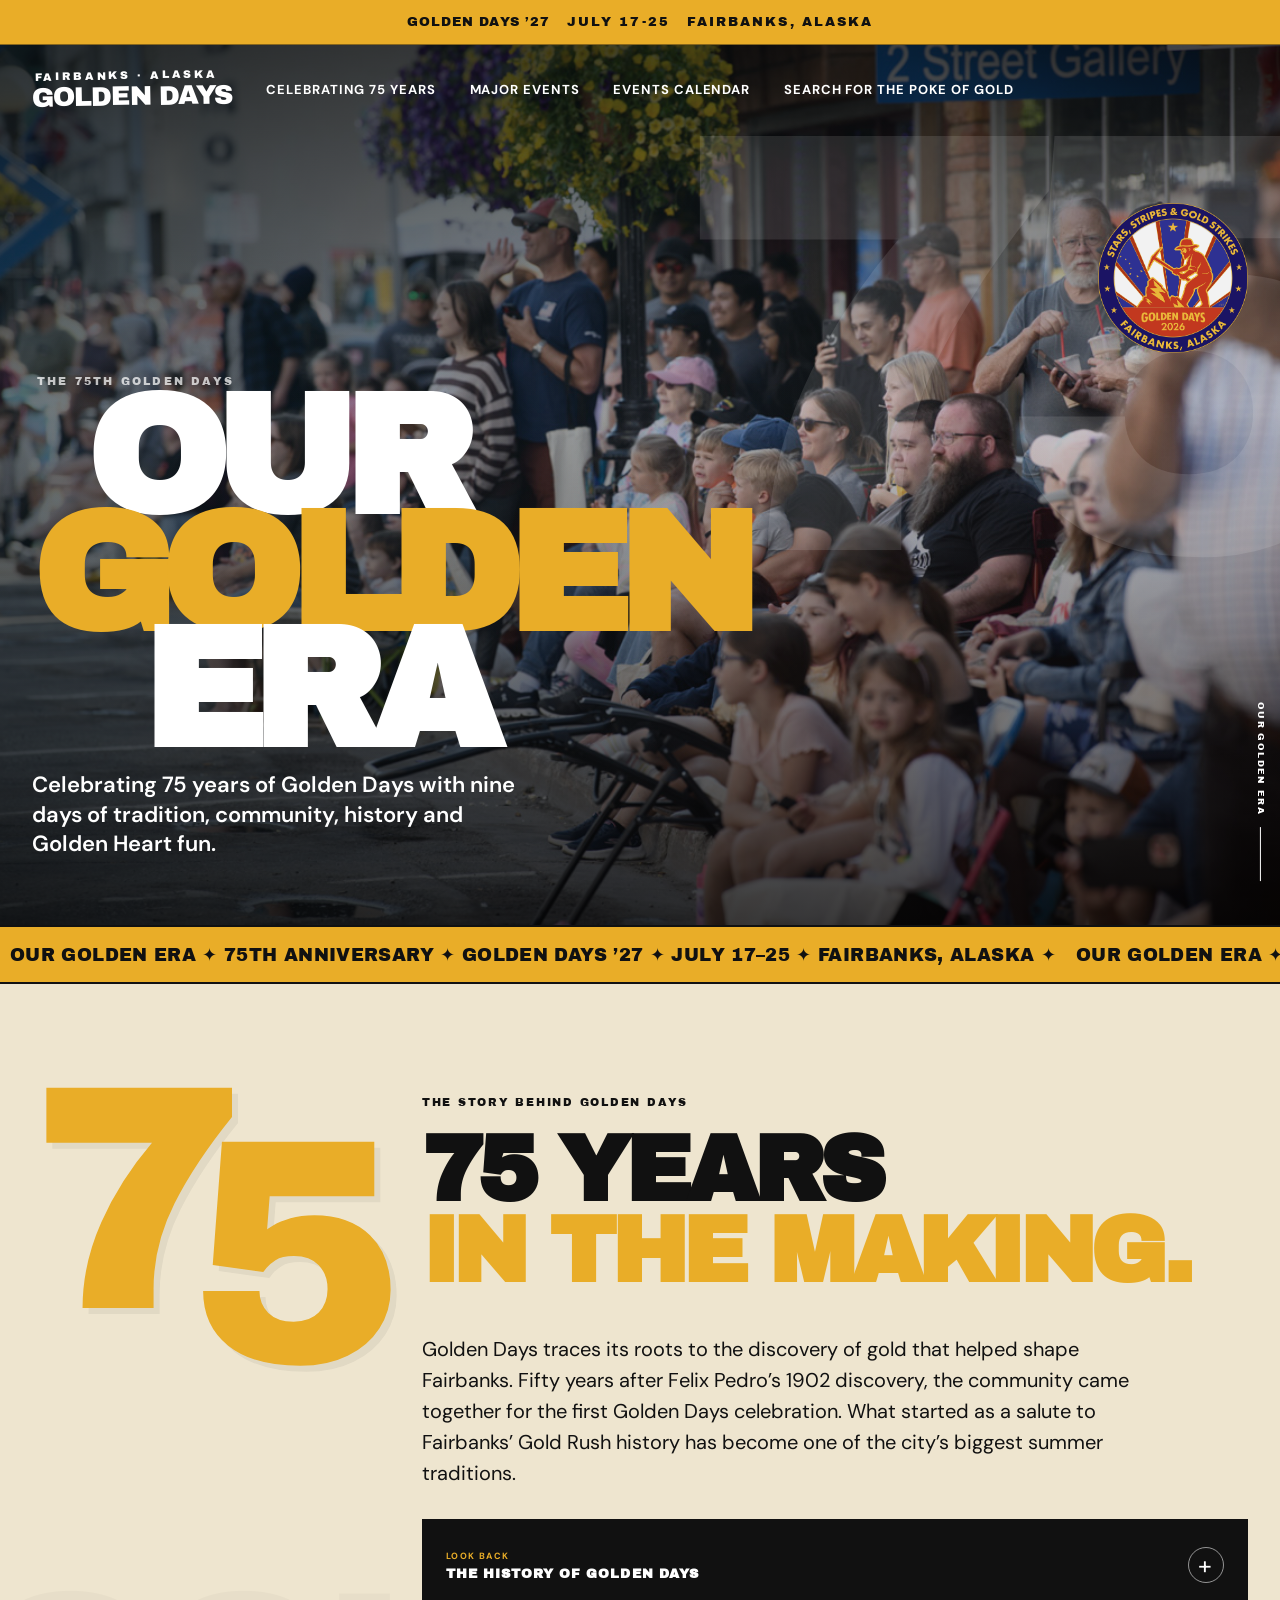
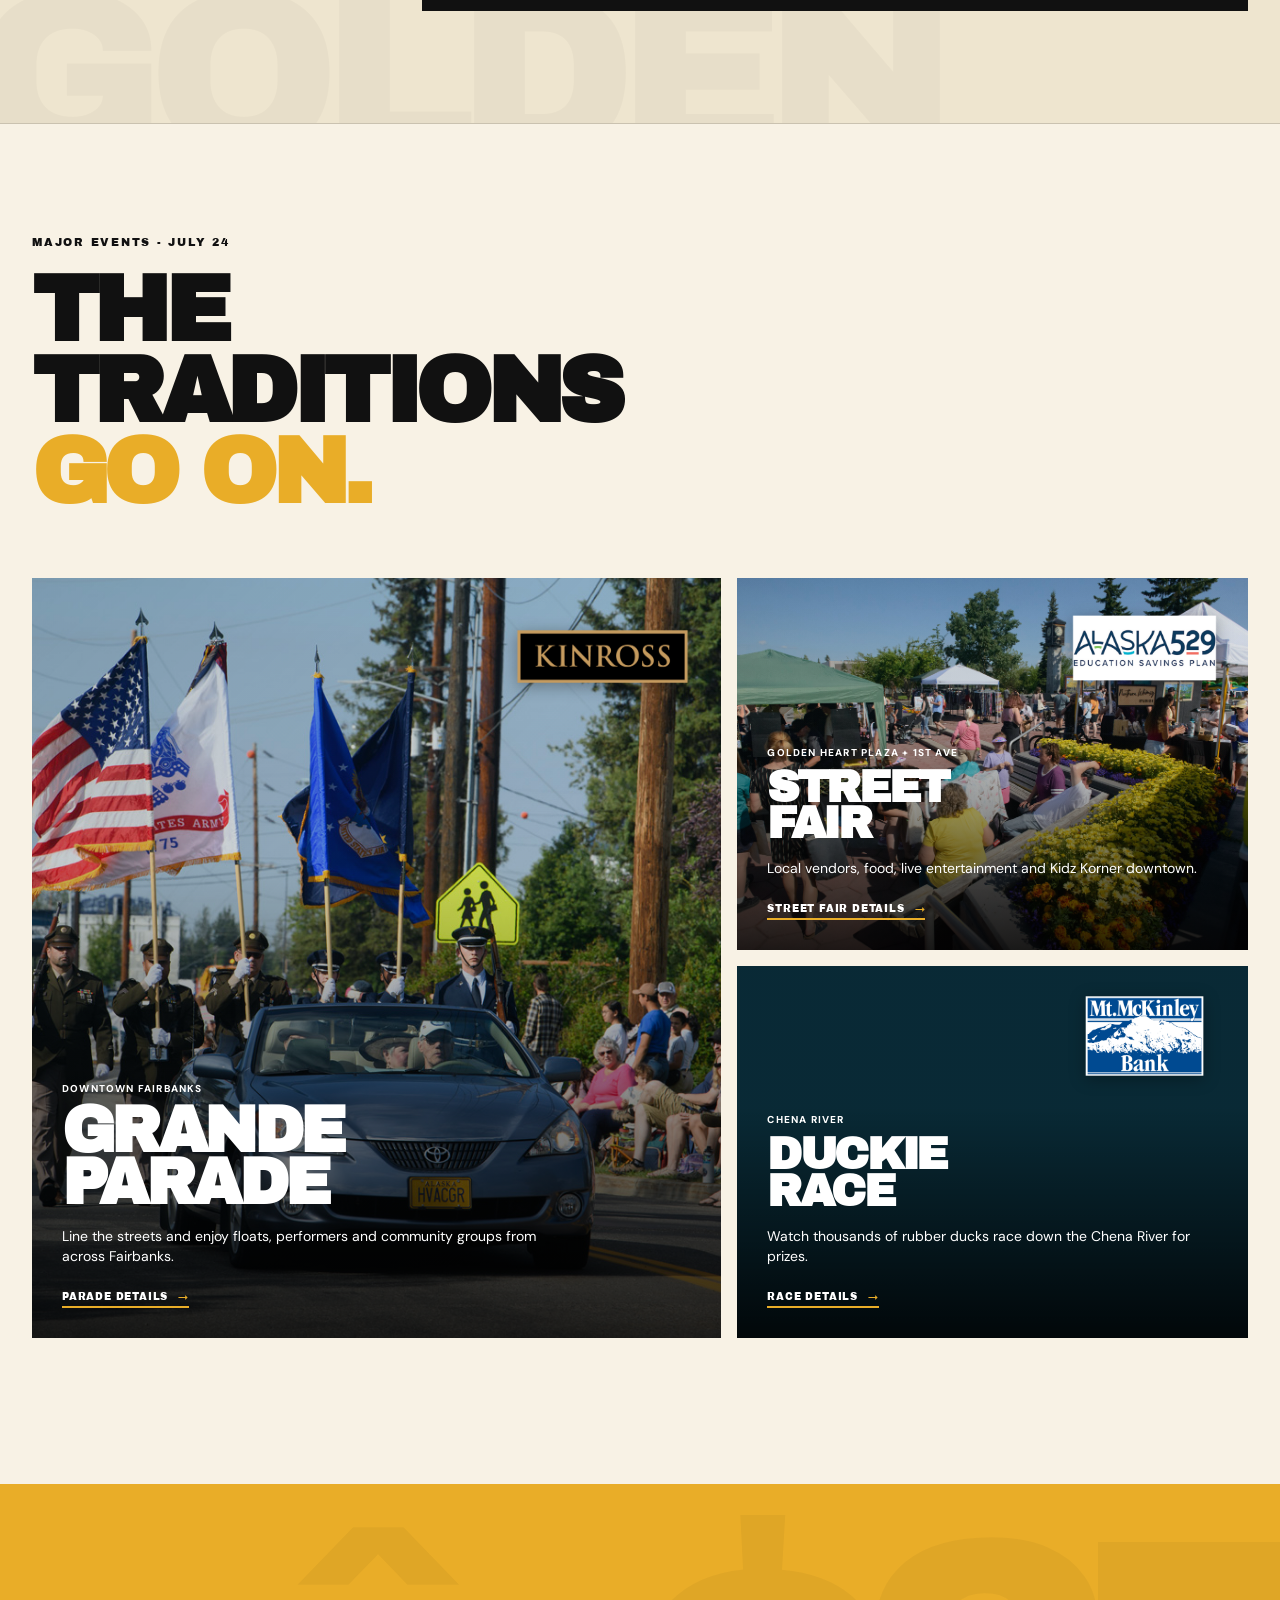
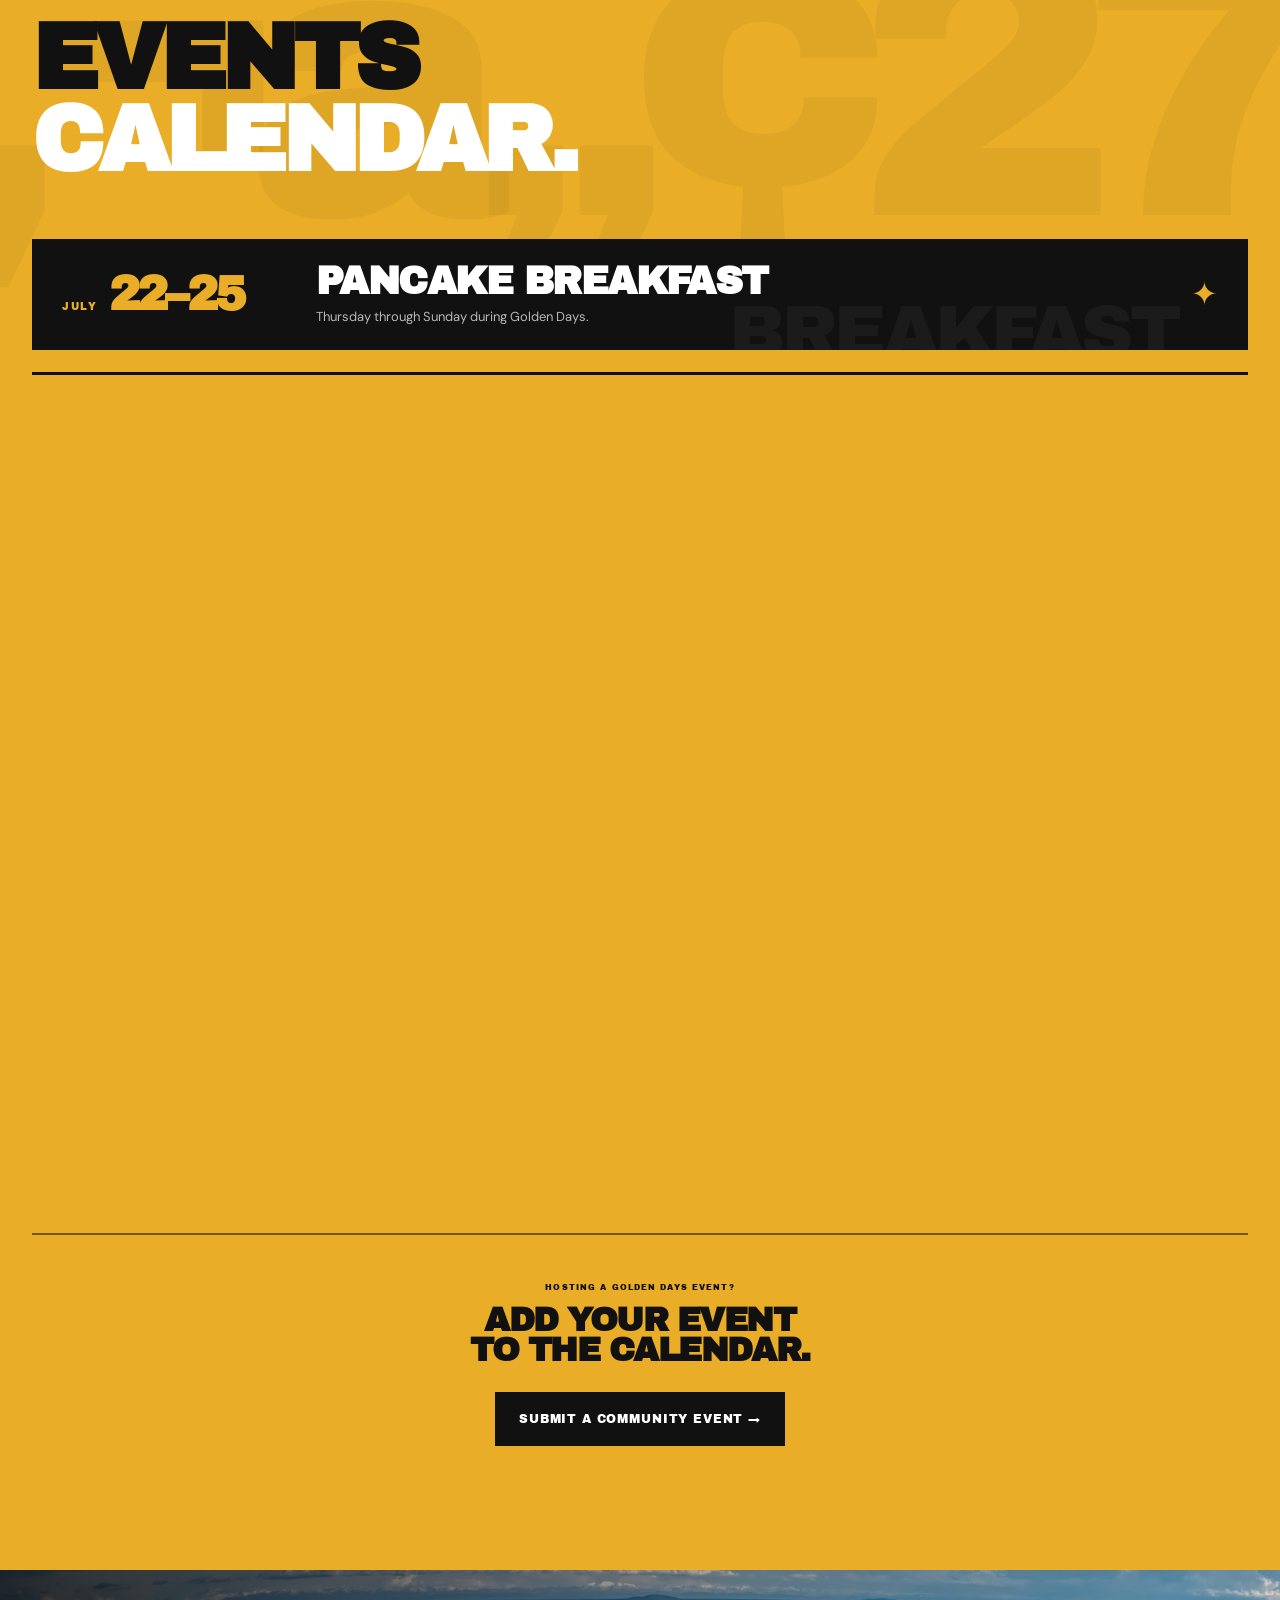
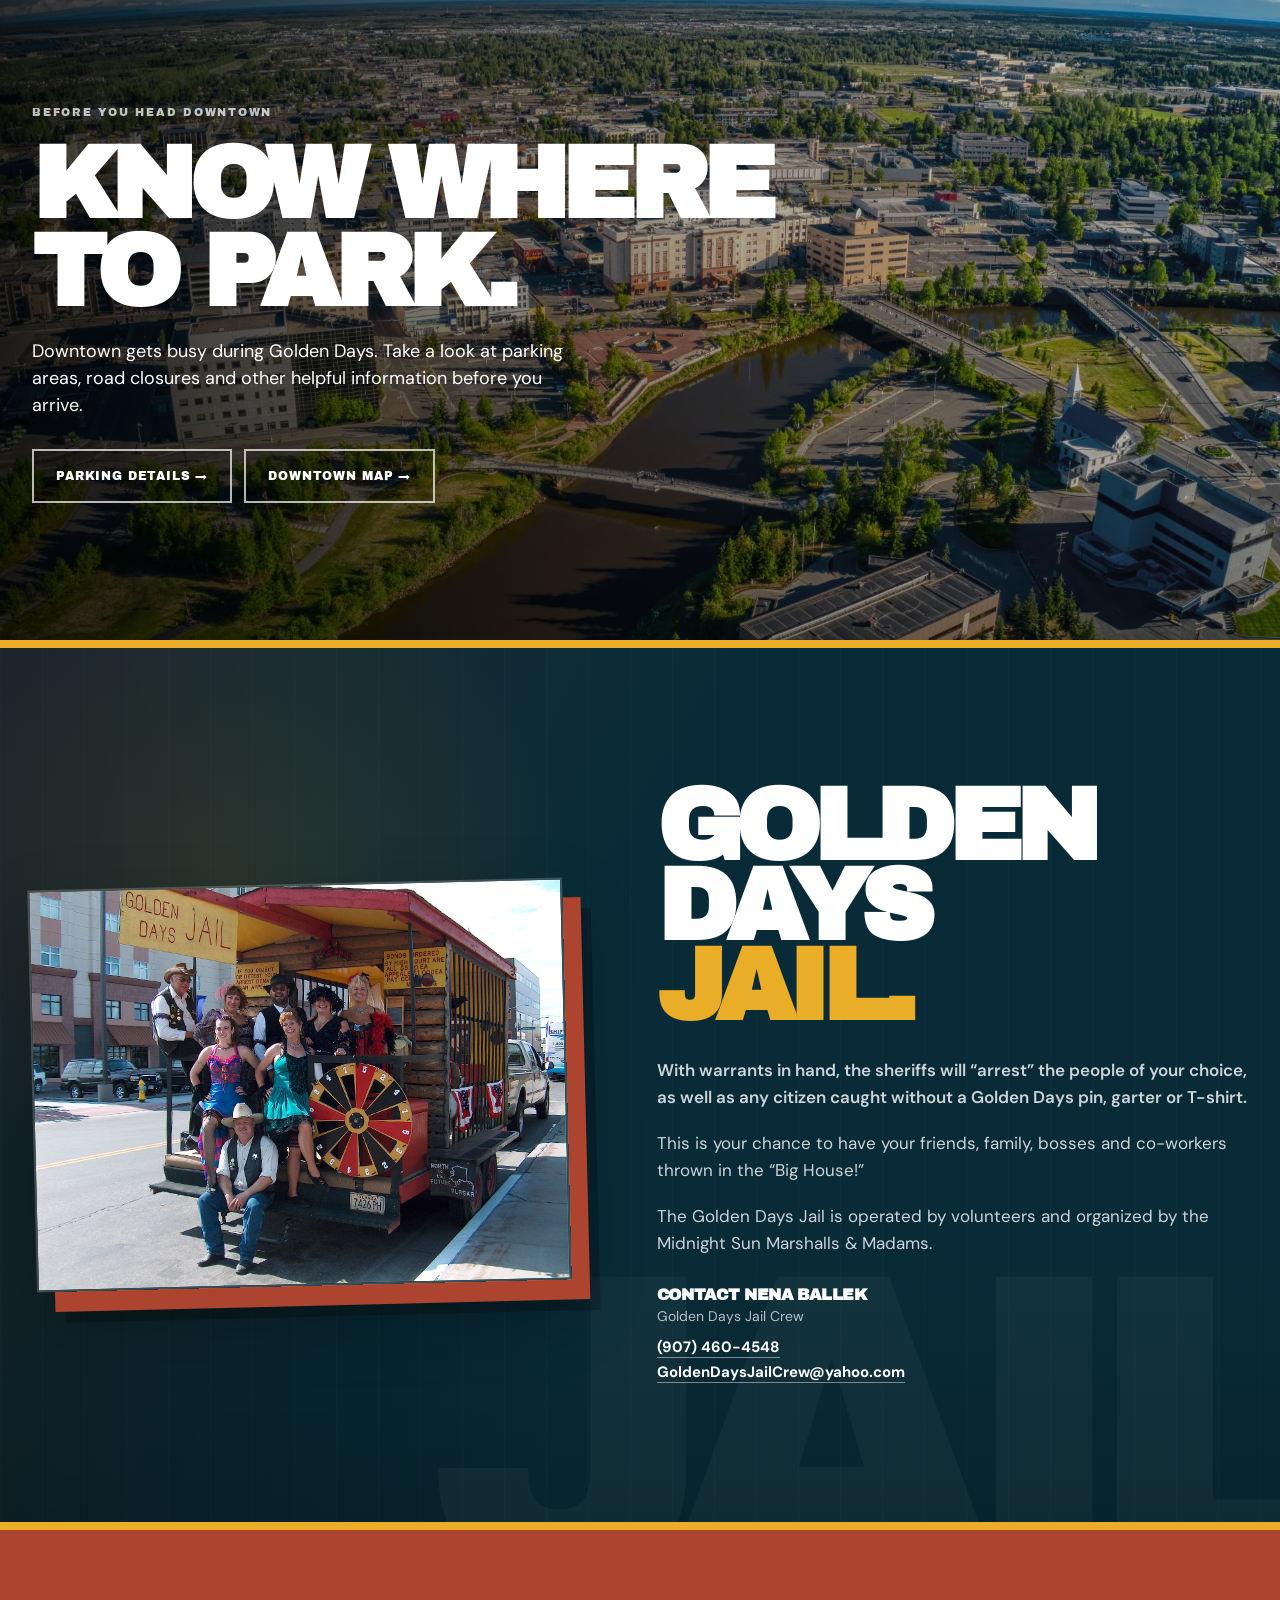
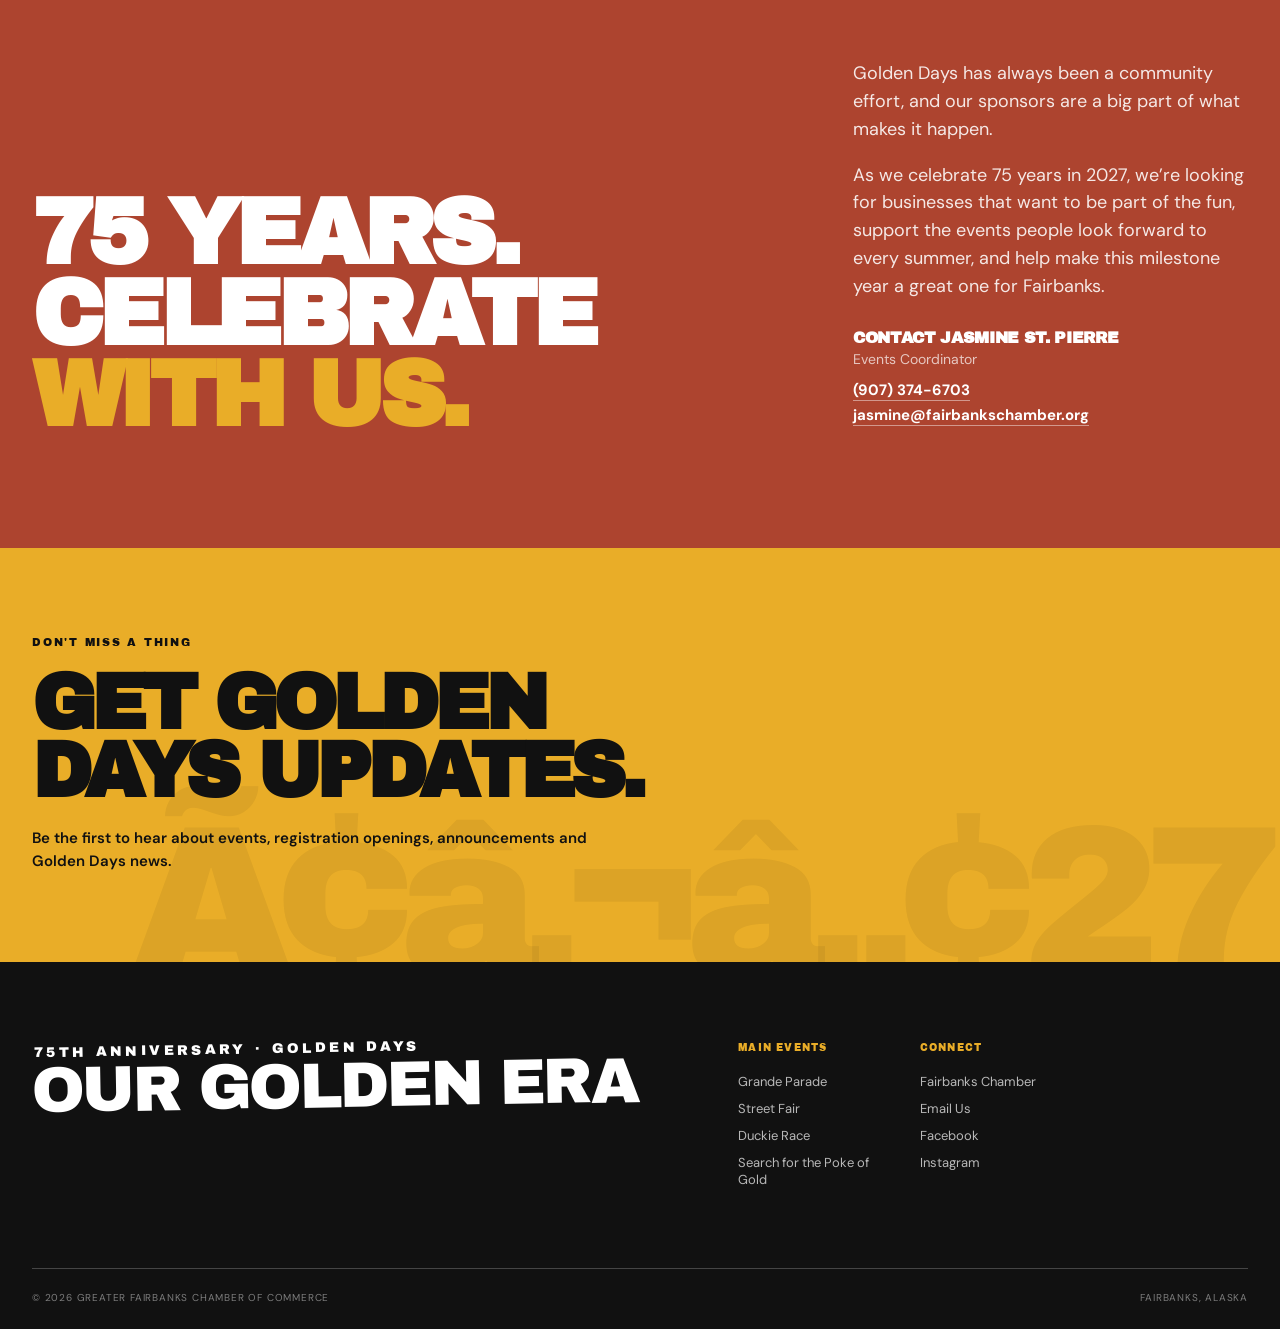
==== commit d5e039a6: "Update index.html" ====
--- a/index.html
+++ b/index.html
@@ -704,10 +704,9 @@
 
   <!-- =========================================================
        GOLDEN DAYS NEWSLETTER BUTTON STATUS
-       This deliberately does not depend on Constant Contact's
-       success markup. A valid-looking name + email click starts
-       the visual confirmation and stores it briefly in sessionStorage
-       so it survives a Constant Contact refresh/re-render.
+       Simple timed confirmation: when a valid form submit fires,
+       show SUBMITTING... briefly, then SUBMITTED ✓.
+       Constant Contact still handles the actual signup normally.
   ========================================================== -->
   <script>
     (function () {
@@ -717,10 +716,7 @@
       const buttonSelector =
         'button[type="submit"], input[type="submit"], .ctct-form-button';
 
-      const storageKey = 'goldenDaysNewsletterSubmitStarted';
-      const delay = 1800;
-      const maxAge = 15000;
-      let done = false;
+      let submitted = false;
 
       function getSubmitButton() {
         return wrapper.querySelector(buttonSelector);
@@ -728,119 +724,69 @@
 
       function setButtonText(button, text) {
         if (!button) return;
-        if (button.tagName === 'INPUT') button.value = text;
-        else button.textContent = text;
+
+        if (button.tagName === 'INPUT') {
+          button.value = text;
+        } else {
+          button.textContent = text;
+        }
       }
 
-      function fieldsLookComplete() {
-        const email = wrapper.querySelector('input[type="email"]');
-        const name = wrapper.querySelector(
-          'input[type="text"], input[name*="first" i], input[name*="name" i]'
-        );
-
-        if (!email || !name) return false;
-
-        const emailValue = email.value.trim();
-        const nameValue = name.value.trim();
-        const basicEmail = /^[^\s@]+@[^\s@]+\.[^\s@]+$/;
-
-        return nameValue.length > 0 && basicEmail.test(emailValue);
+      function prepareButton() {
+        if (submitted) return;
+        const button = getSubmitButton();
+        if (button) setButtonText(button, 'SUBMIT →');
       }
 
-      function getStatusButton() {
-        let status = wrapper.querySelector('.golden-submit-status');
-        if (!status) {
-          status = document.createElement('button');
-          status.type = 'button';
-          status.className = 'golden-submit-status';
-          status.disabled = true;
-          status.setAttribute('aria-disabled', 'true');
-          status.setAttribute('aria-live', 'polite');
-          wrapper.appendChild(status);
-        }
-        return status;
-      }
-
-      function hideRealSubmitButtons() {
-        wrapper.querySelectorAll(buttonSelector).forEach(function (button) {
-          if (!button.classList.contains('golden-submit-status')) {
-            button.style.setProperty('display', 'none', 'important');
-          }
-        });
-      }
-
-      function showSubmitting() {
-        if (done) return;
-        wrapper.classList.add('is-submitting');
-
-        const realButton = getSubmitButton();
-        if (realButton) setButtonText(realButton, 'SUBMITTING...');
-      }
-
       function showSubmitted() {
-        if (done) return;
-        done = true;
+        if (submitted) return;
+        submitted = true;
 
         wrapper.classList.remove('is-submitting');
         wrapper.classList.add('is-submitted');
 
-        hideRealSubmitButtons();
-        const status = getStatusButton();
-        setButtonText(status, 'SUBMITTED ✓');
-
+        let button = getSubmitButton();
+
+        /* Constant Contact may replace/remove the form after submission.
+           If that happens, create a matching visual confirmation button. */
+        if (!button) {
+          button = document.createElement('button');
+          button.type = 'button';
+          button.className = 'golden-submit-status';
+          wrapper.appendChild(button);
+        }
+
+        setButtonText(button, 'SUBMITTED ✓');
+        button.disabled = true;
+        button.setAttribute('aria-disabled', 'true');
       }
 
-      function startVisualConfirmation() {
-        if (done) return;
-
-        const started = Date.now();
-        try { sessionStorage.setItem(storageKey, String(started)); } catch (e) {}
-
-        showSubmitting();
-        setTimeout(showSubmitted, delay);
-      }
-
-      /* Use capture phase so we run before Constant Contact can refresh,
-         replace, or otherwise take over the form after a valid click. */
-      document.addEventListener('click', function (event) {
-        const button = event.target.closest(buttonSelector);
-        if (!button || !wrapper.contains(button) || done) return;
-
-        if (fieldsLookComplete()) {
-          startVisualConfirmation();
-        }
+      /* Constant Contact injects its form after page load, so watch only
+         long enough to give the injected submit button our starting label. */
+      const buttonObserver = new MutationObserver(function () {
+        prepareButton();
+        if (getSubmitButton()) buttonObserver.disconnect();
+      });
+
+      buttonObserver.observe(wrapper, {
+        childList: true,
+        subtree: true
+      });
+
+      prepareButton();
+
+      /* A submit event normally fires only after browser-required fields
+         have passed validation. From there, use a simple timed confirmation
+         rather than trying to detect Constant Contact's success markup. */
+      wrapper.addEventListener('submit', function (event) {
+        if (!event.target.matches('form') || submitted) return;
+
+        const button = getSubmitButton();
+        if (button) setButtonText(button, 'SUBMITTING...');
+        wrapper.classList.add('is-submitting');
+
+        setTimeout(showSubmitted, 2200);
       }, true);
-
-      /* If Constant Contact refreshed/re-rendered the page after the click,
-         resume the same visual confirmation using the stored timestamp. */
-      try {
-        const started = Number(sessionStorage.getItem(storageKey));
-        const age = Date.now() - started;
-
-        if (started && age >= 0 && age < maxAge) {
-          showSubmitting();
-          setTimeout(showSubmitted, Math.max(0, delay - age));
-        } else if (started) {
-          sessionStorage.removeItem(storageKey);
-        }
-      } catch (e) {}
-
-      /* Constant Contact injects the real button after page load. Keep its
-         normal starting label unless our local confirmation is in progress. */
-      const observer = new MutationObserver(function () {
-        if (done) {
-          hideRealSubmitButtons();
-          getStatusButton();
-          return;
-        }
-
-        const button = getSubmitButton();
-        if (button && !wrapper.classList.contains('is-submitting')) {
-          setButtonText(button, 'SUBMIT →');
-        }
-      });
-
-      observer.observe(wrapper, { childList: true, subtree: true });
     })();
   </script>
 
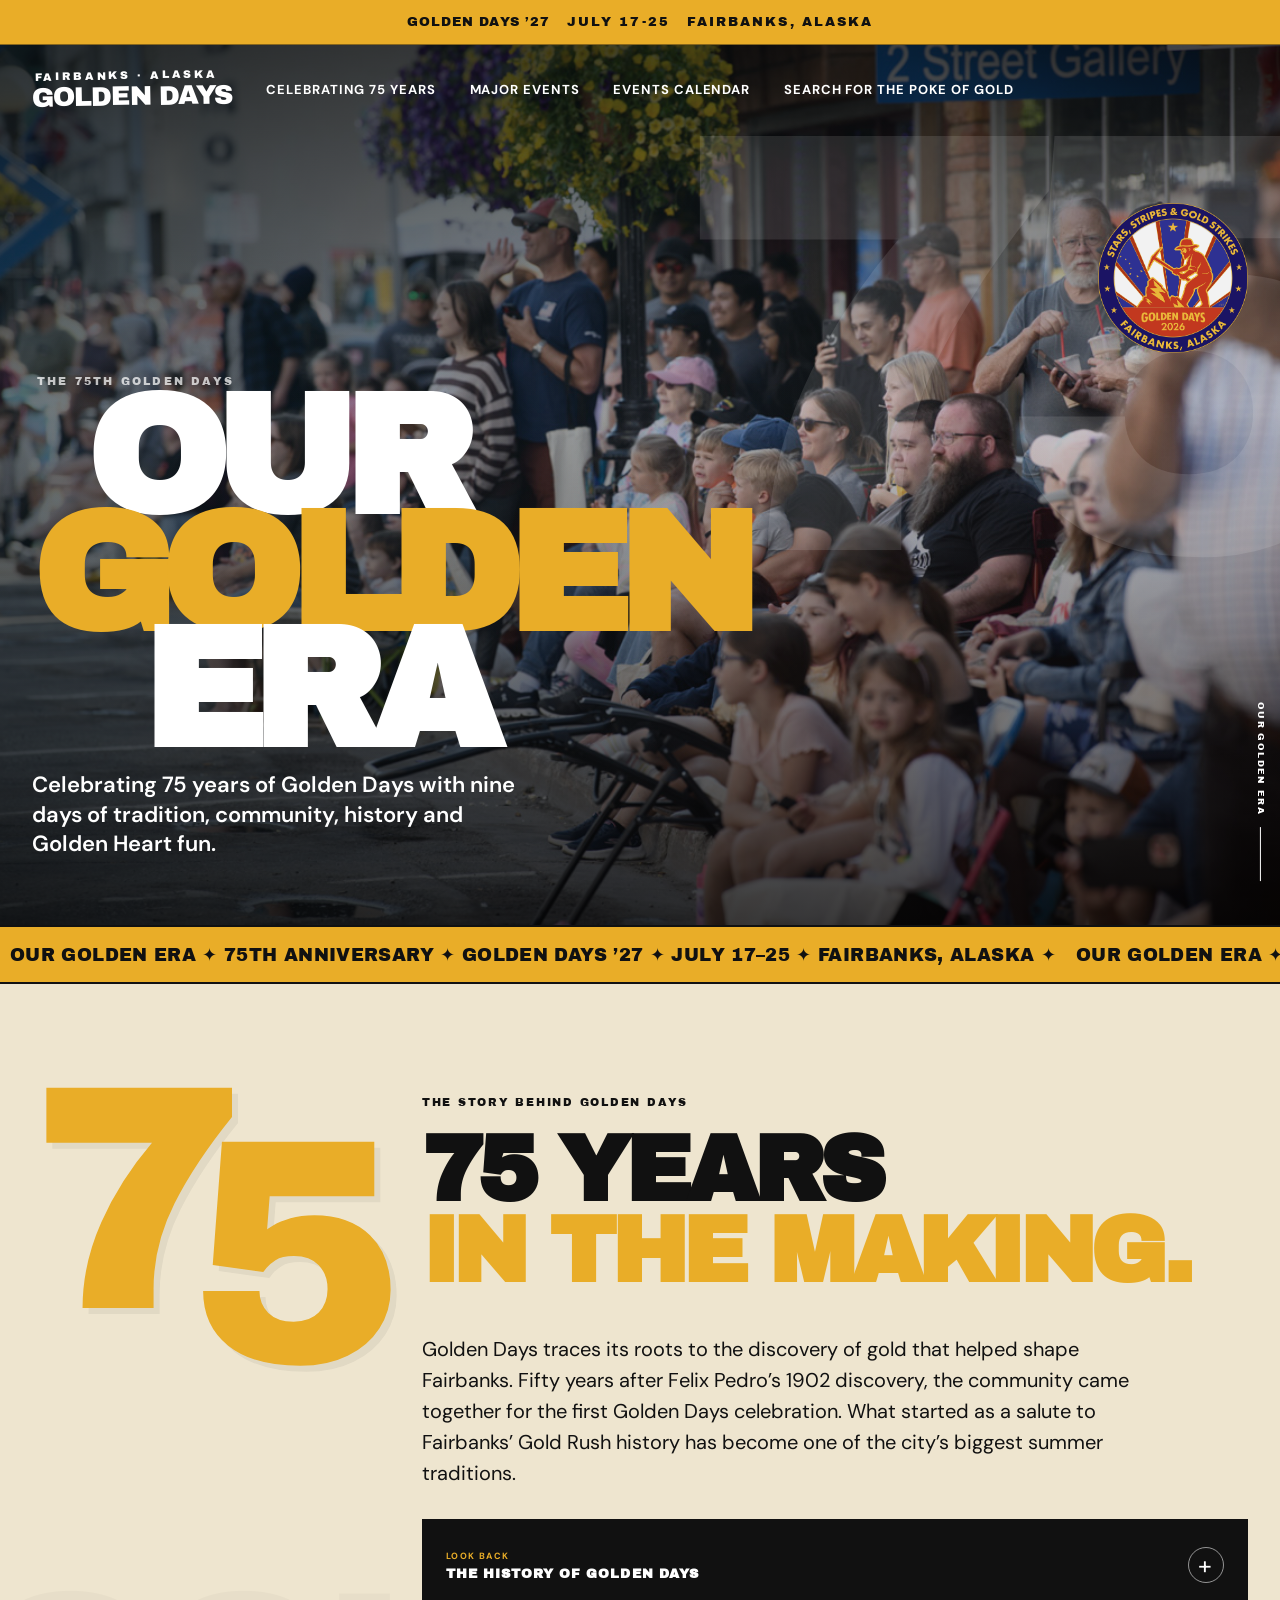
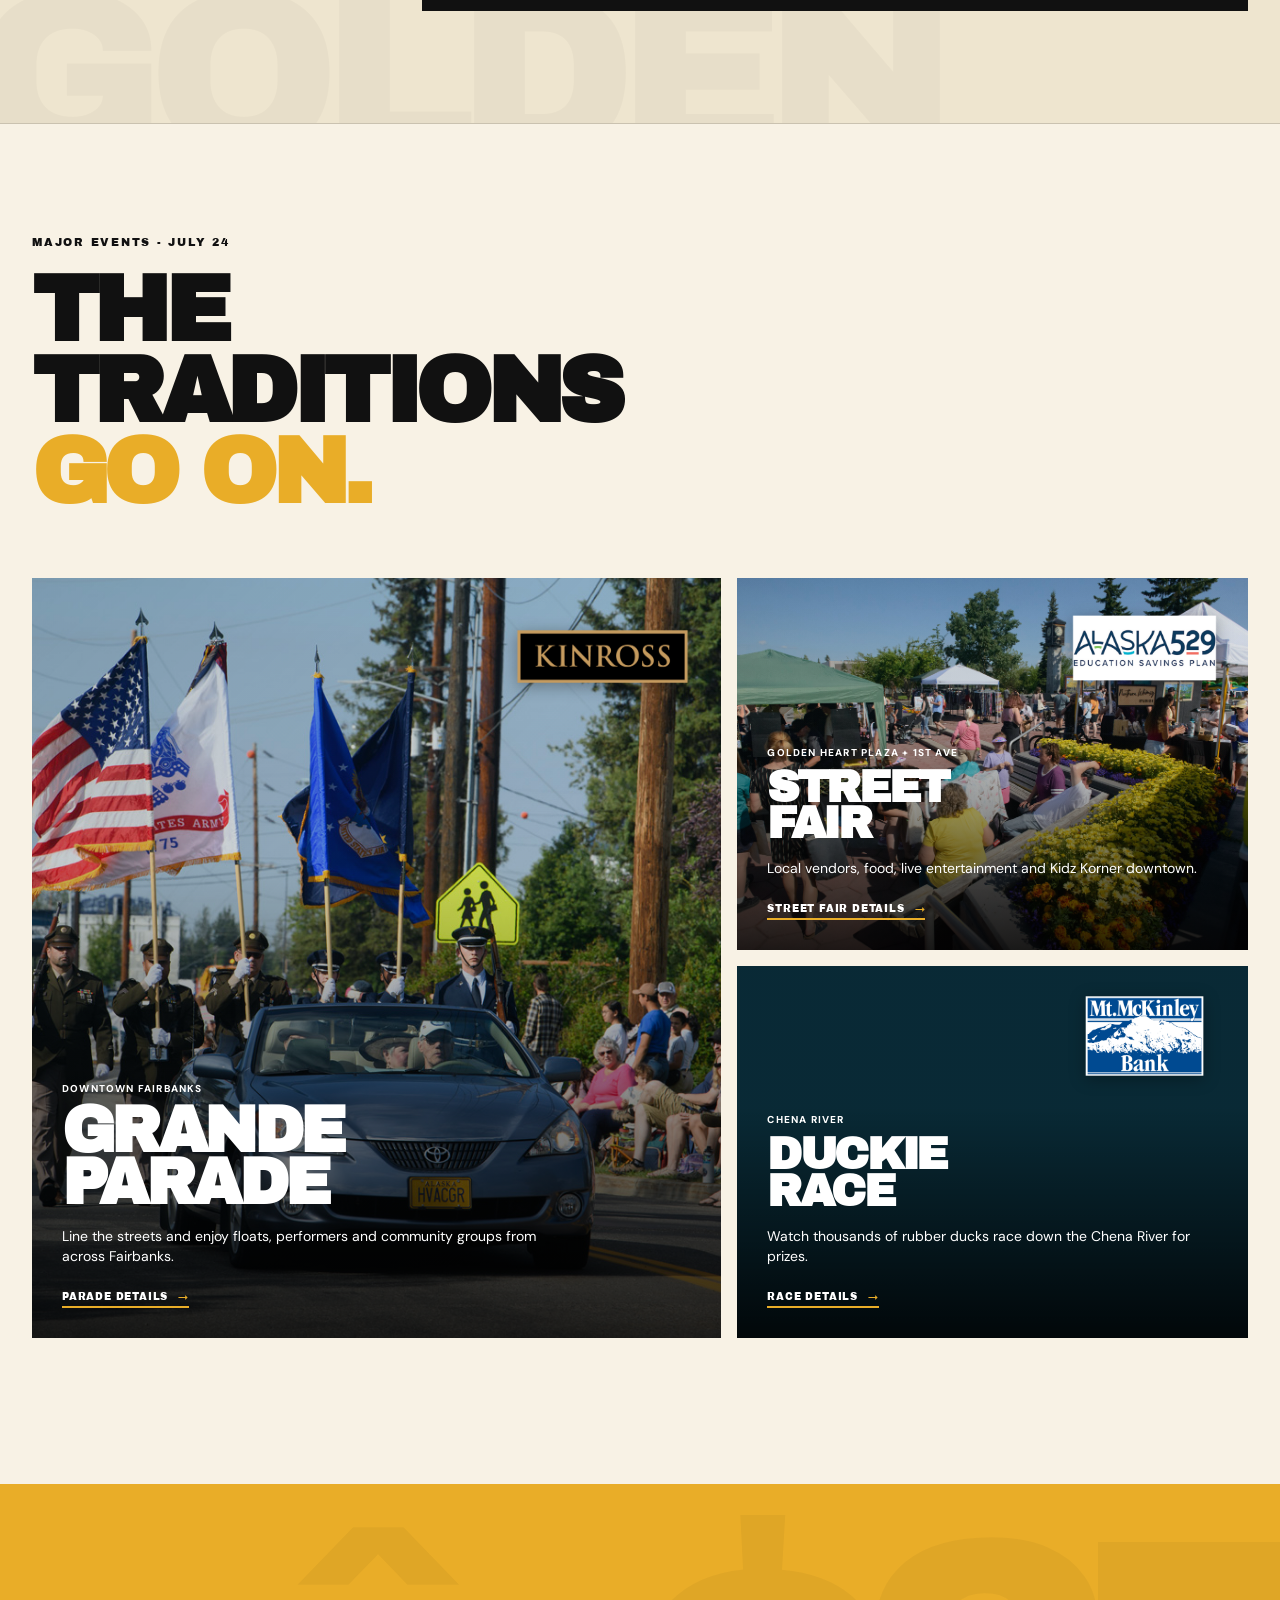
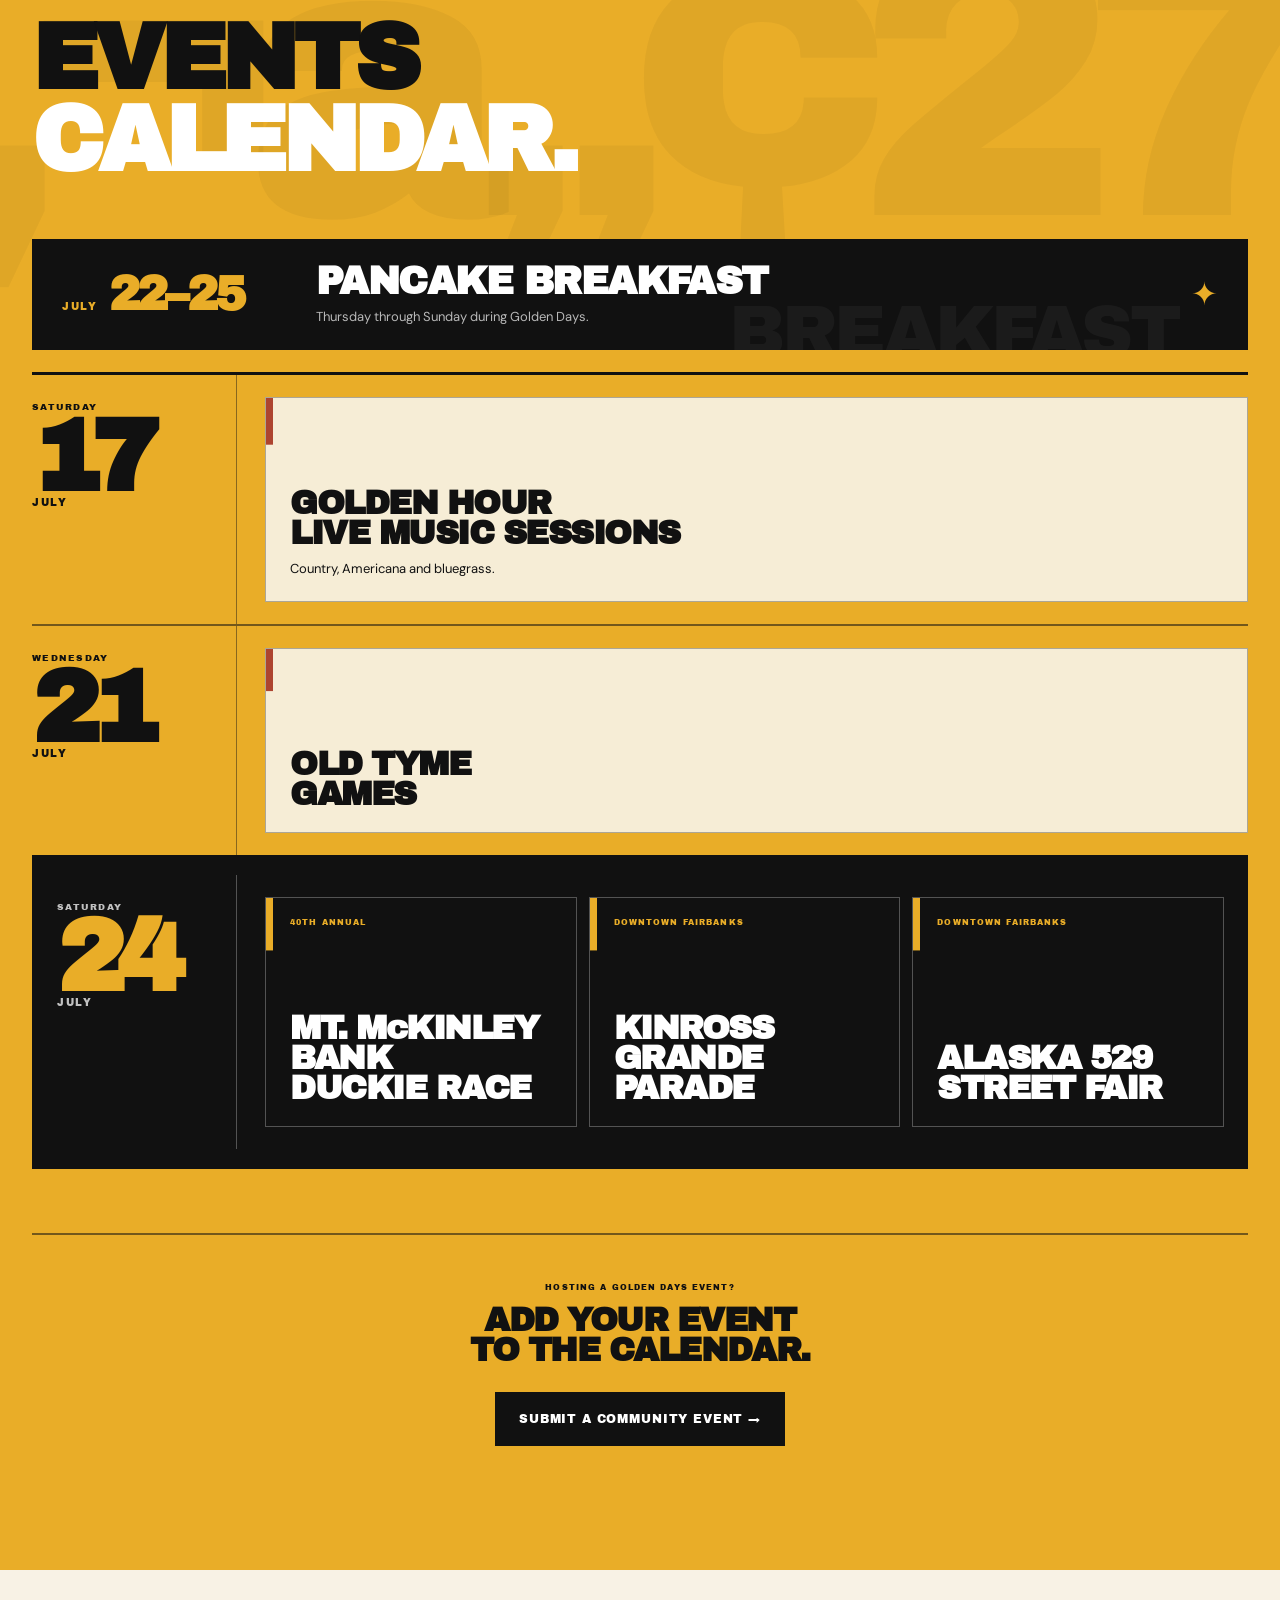
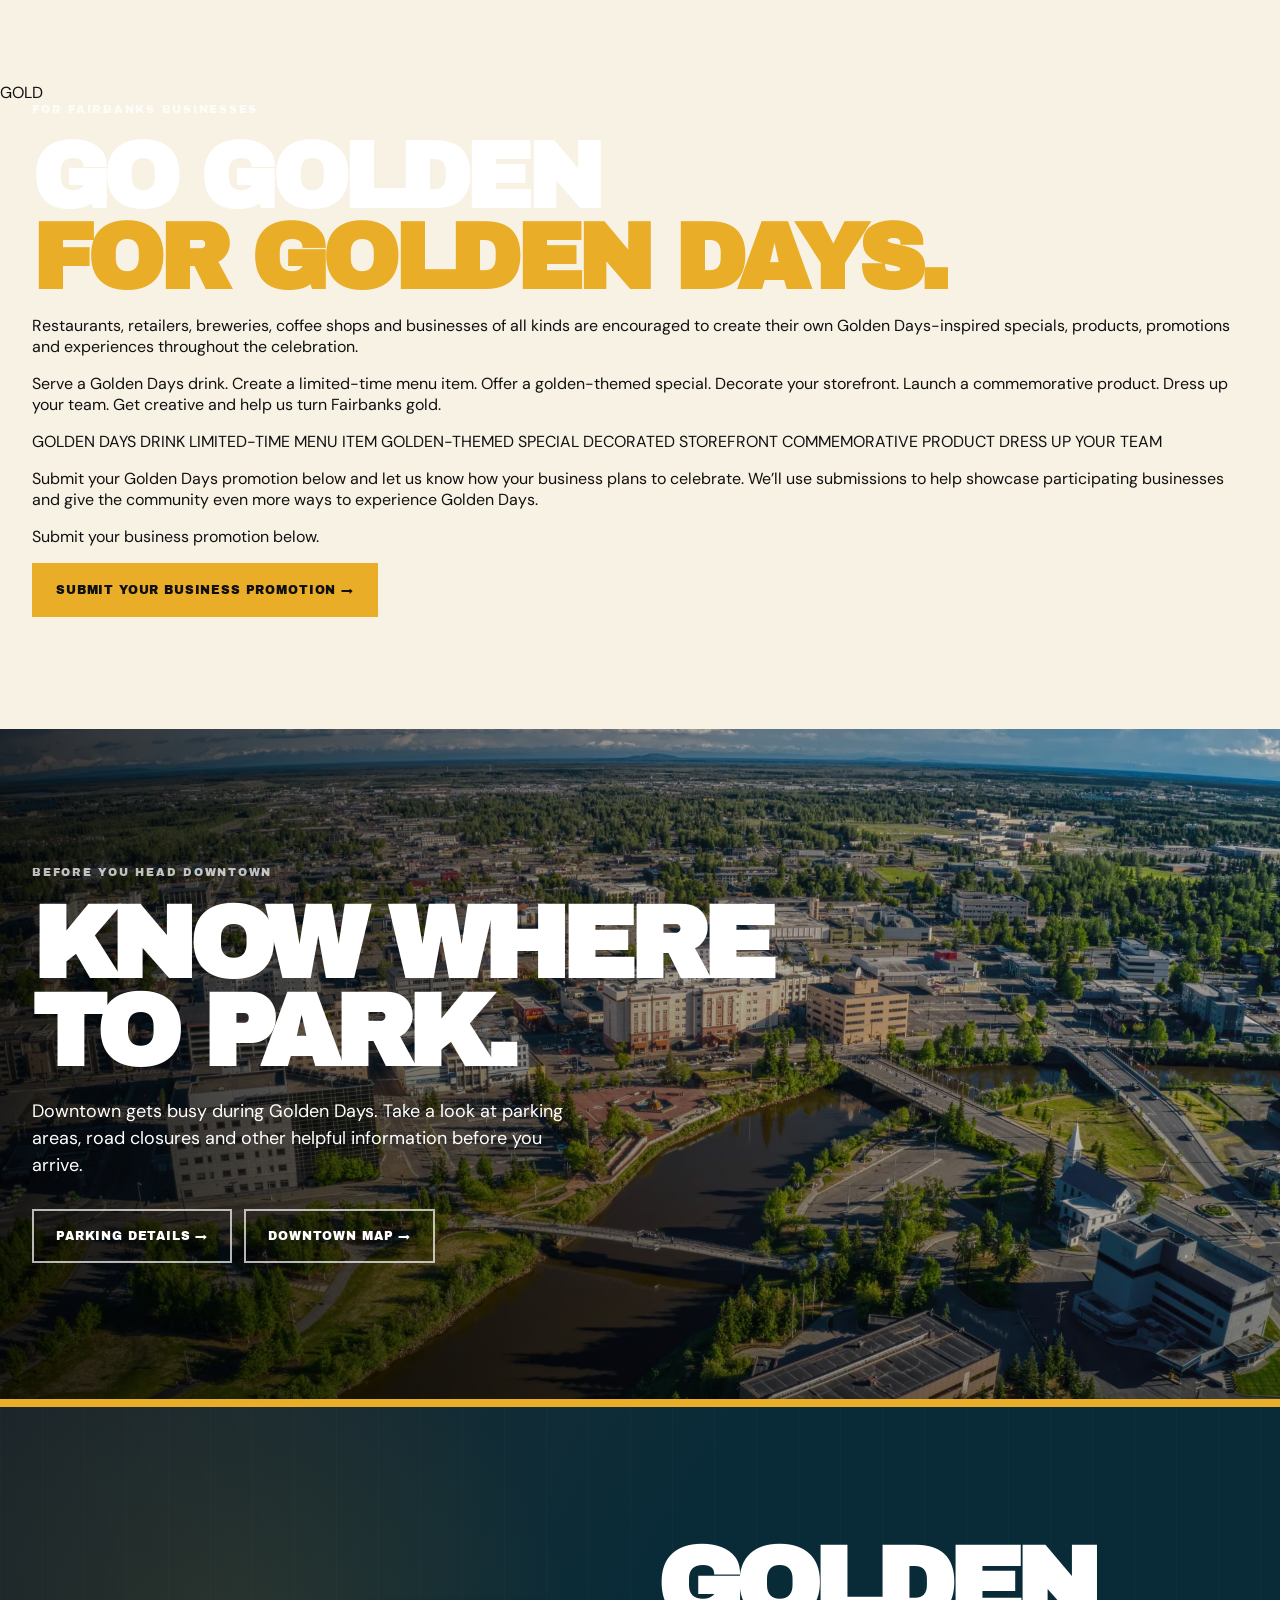
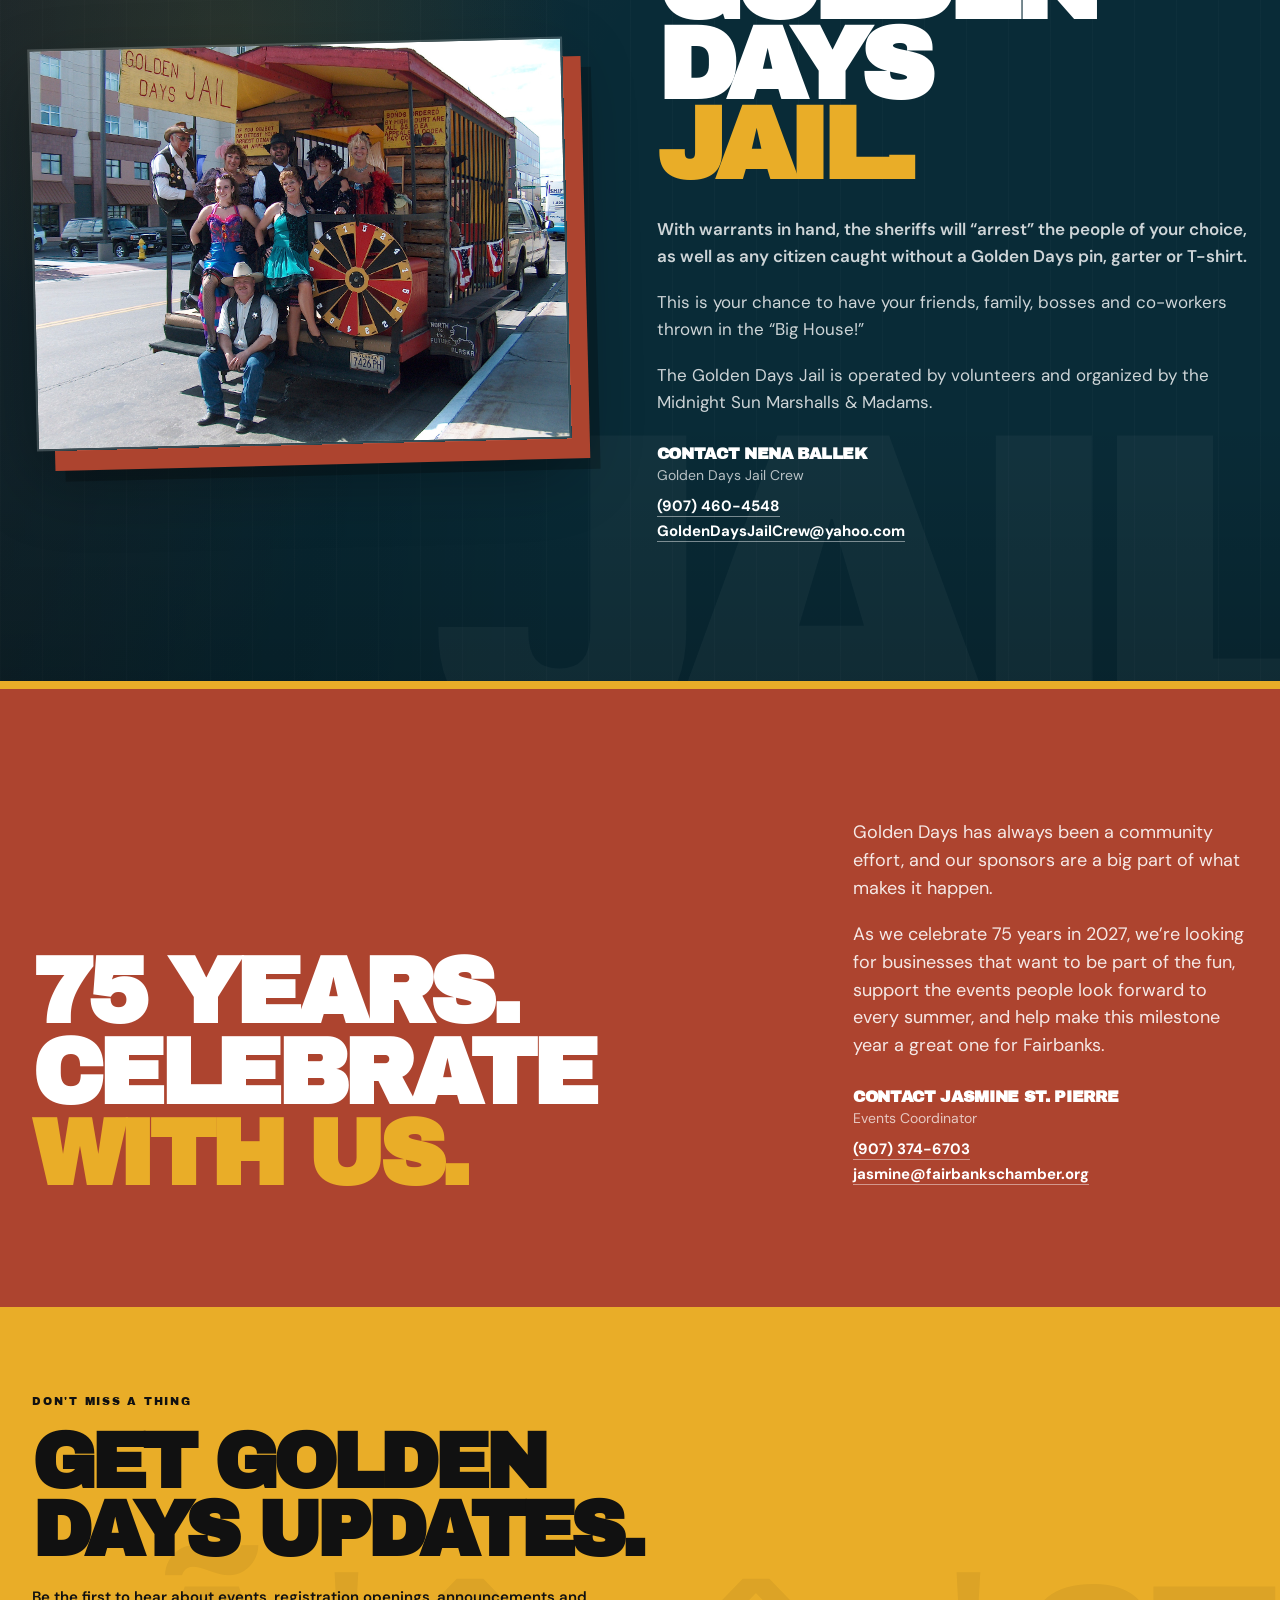
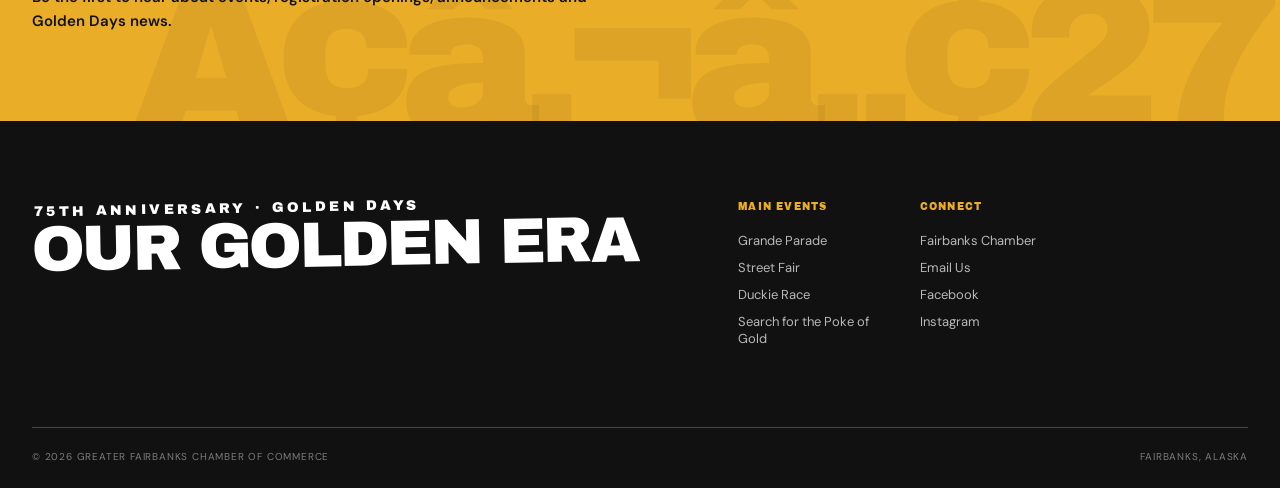
==== commit a77c0898: "Add Golden Days promotions section to index.html Added a new section for Golden Days business promot" ====
--- a/index.html
+++ b/index.html
@@ -495,6 +495,57 @@
 </section>
 
     <!-- =========================================================
+         GO GOLDEN FOR GOLDEN DAYS
+         Business promotions + community participation
+    ========================================================== -->
+    <section class="go-golden-section section" id="go-golden">
+      <div class="go-golden-watermark" aria-hidden="true">GOLD</div>
+
+      <div class="shell go-golden-grid">
+        <div class="go-golden-heading reveal">
+          <p class="eyebrow light">FOR FAIRBANKS BUSINESSES</p>
+          <h2 class="display-heading light">
+            GO GOLDEN<br>
+            <em>FOR GOLDEN DAYS.</em>
+          </h2>
+        </div>
+
+        <div class="go-golden-copy reveal">
+          <p class="go-golden-lead">
+            Restaurants, retailers, breweries, coffee shops and businesses of all kinds are encouraged to create their own Golden Days-inspired specials, products, promotions and experiences throughout the celebration.
+          </p>
+
+          <p>
+            Serve a Golden Days drink. Create a limited-time menu item. Offer a golden-themed special. Decorate your storefront. Launch a commemorative product. Dress up your team. Get creative and help us turn Fairbanks gold.
+          </p>
+
+          <div class="go-golden-ideas" aria-label="Golden Days promotion ideas">
+            <span>GOLDEN DAYS DRINK</span>
+            <span>LIMITED-TIME MENU ITEM</span>
+            <span>GOLDEN-THEMED SPECIAL</span>
+            <span>DECORATED STOREFRONT</span>
+            <span>COMMEMORATIVE PRODUCT</span>
+            <span>DRESS UP YOUR TEAM</span>
+          </div>
+
+          <p>
+            Submit your Golden Days promotion below and let us know how your business plans to celebrate. We’ll use submissions to help showcase participating businesses and give the community even more ways to experience Golden Days.
+          </p>
+
+          <p class="go-golden-submit-note">Submit your business promotion below.</p>
+
+          <!-- Replace # with your Golden Days business promotion JotForm link. -->
+          <a
+            class="button button-gold go-golden-button"
+            href="#"
+          >
+            SUBMIT YOUR BUSINESS PROMOTION →
+          </a>
+        </div>
+      </div>
+    </section>
+
+    <!-- =========================================================
          PARKING / GETTING DOWNTOWN
          Background image: downtown.jpg
     ========================================================== -->
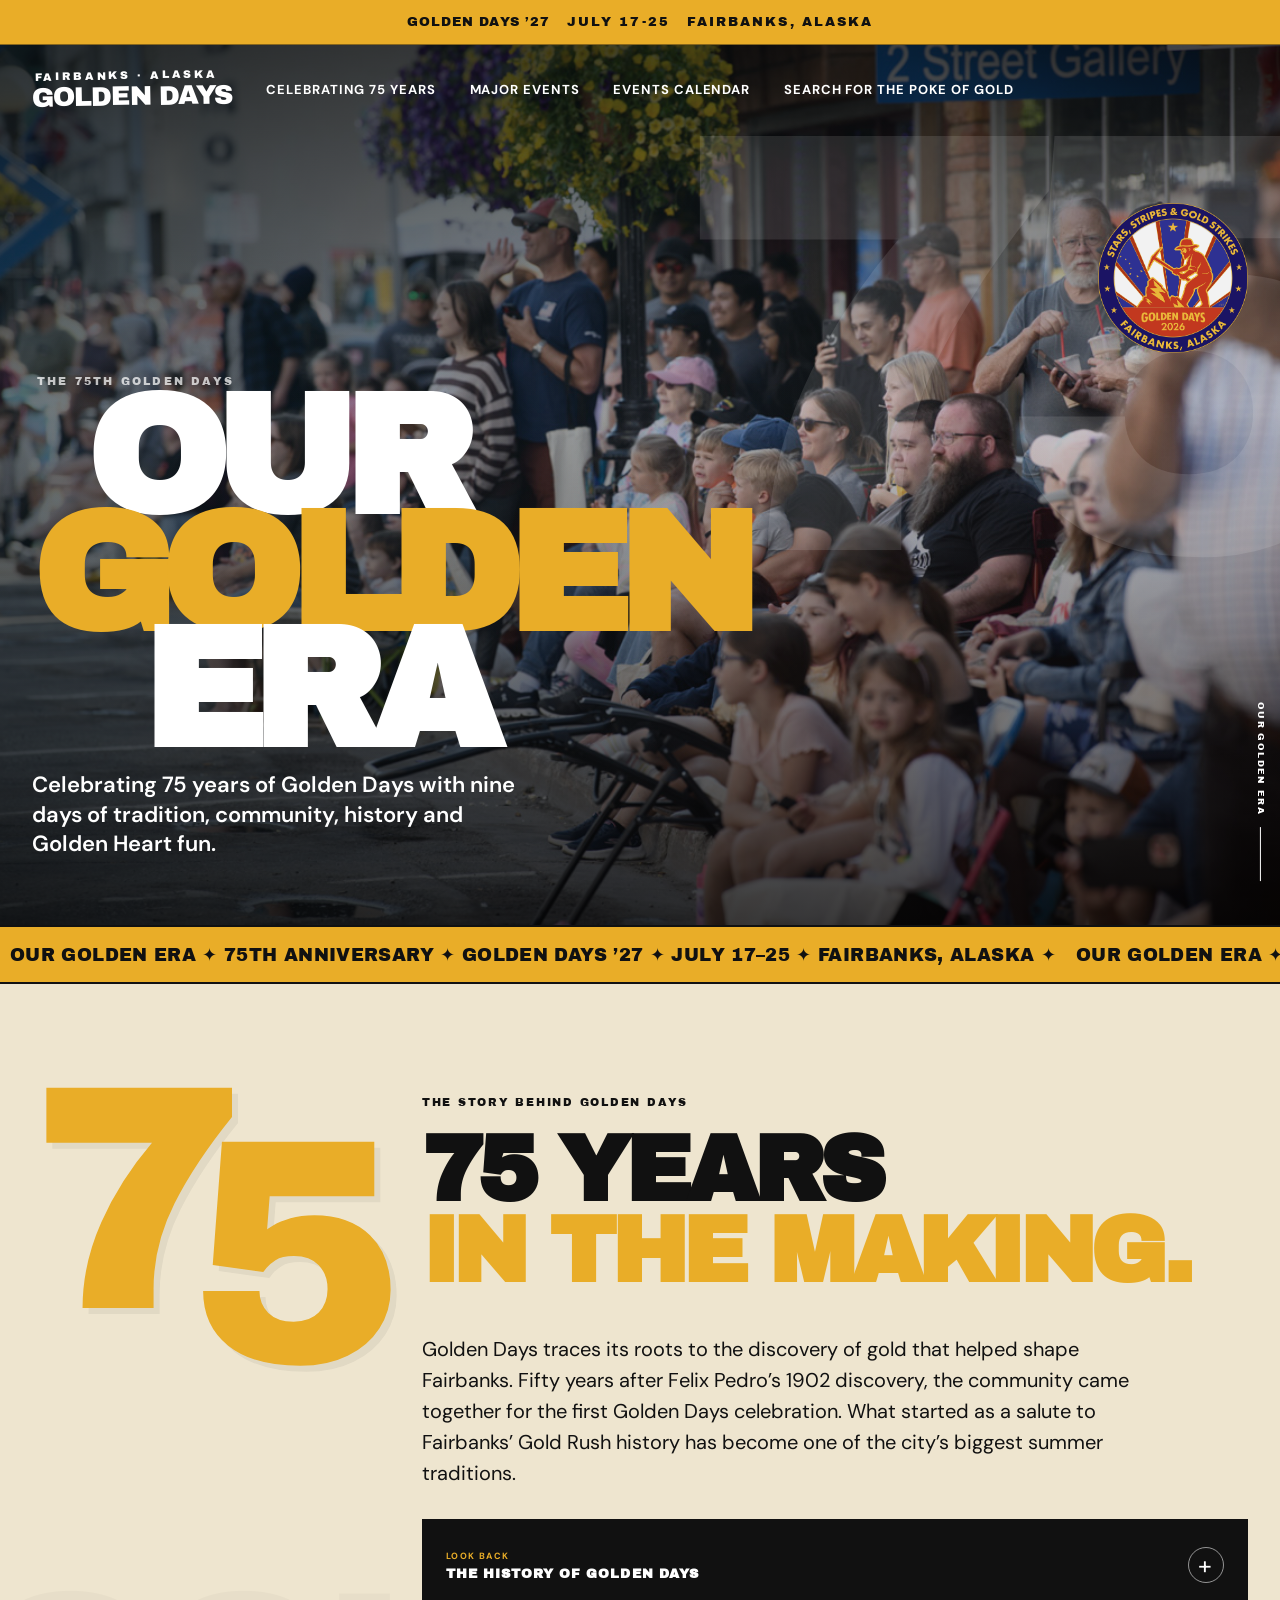
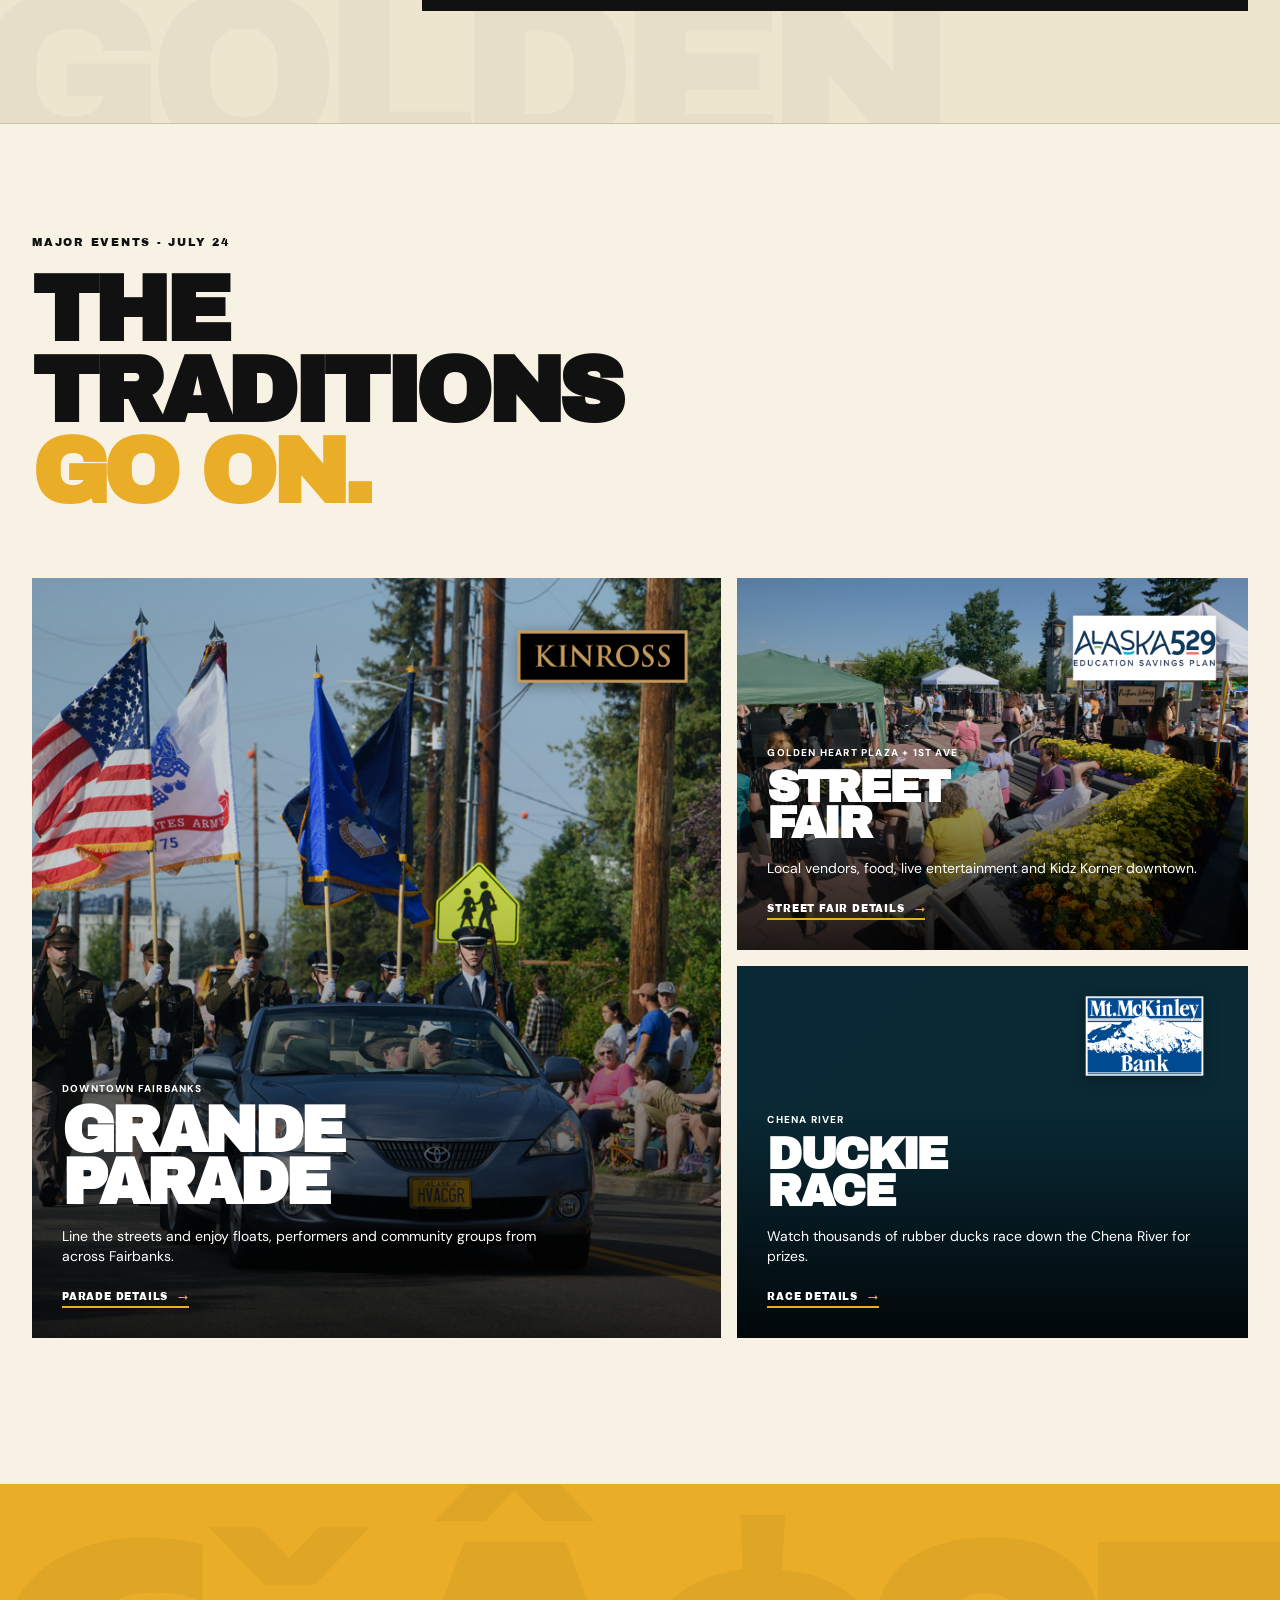
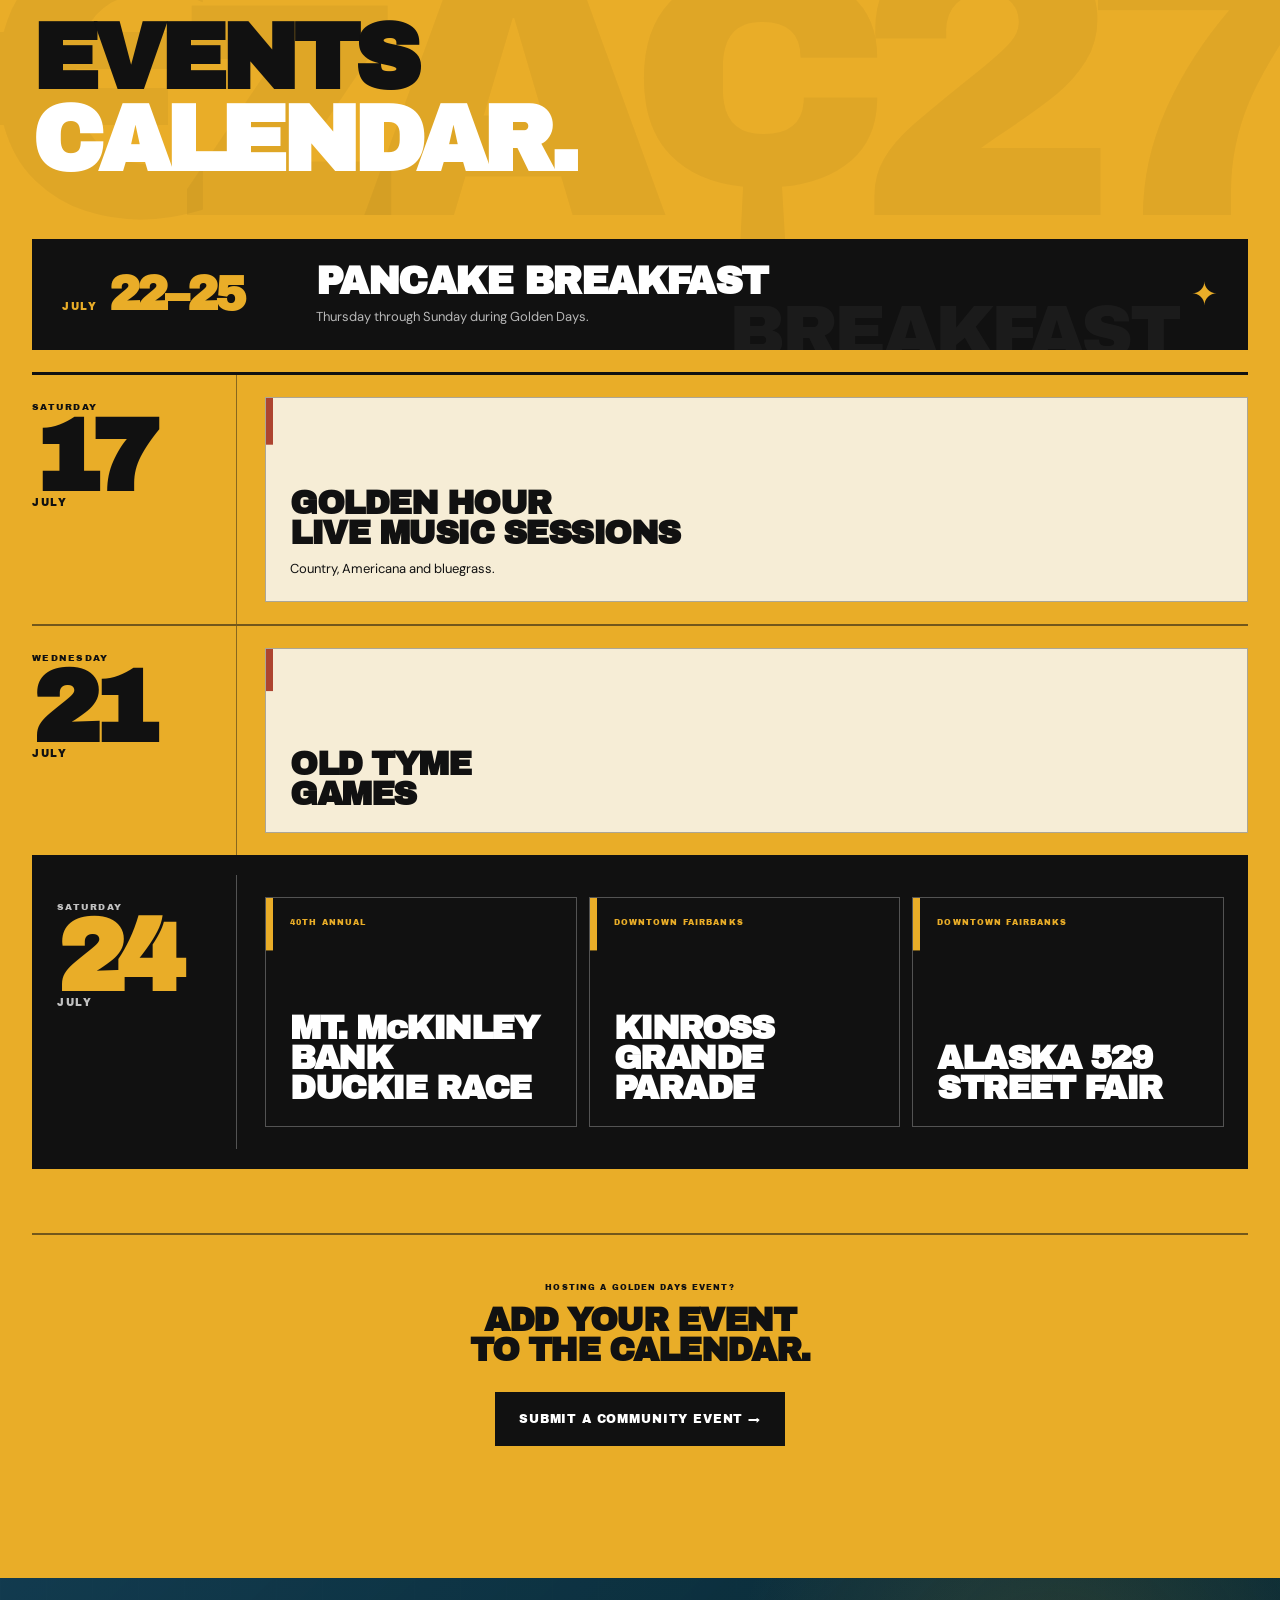
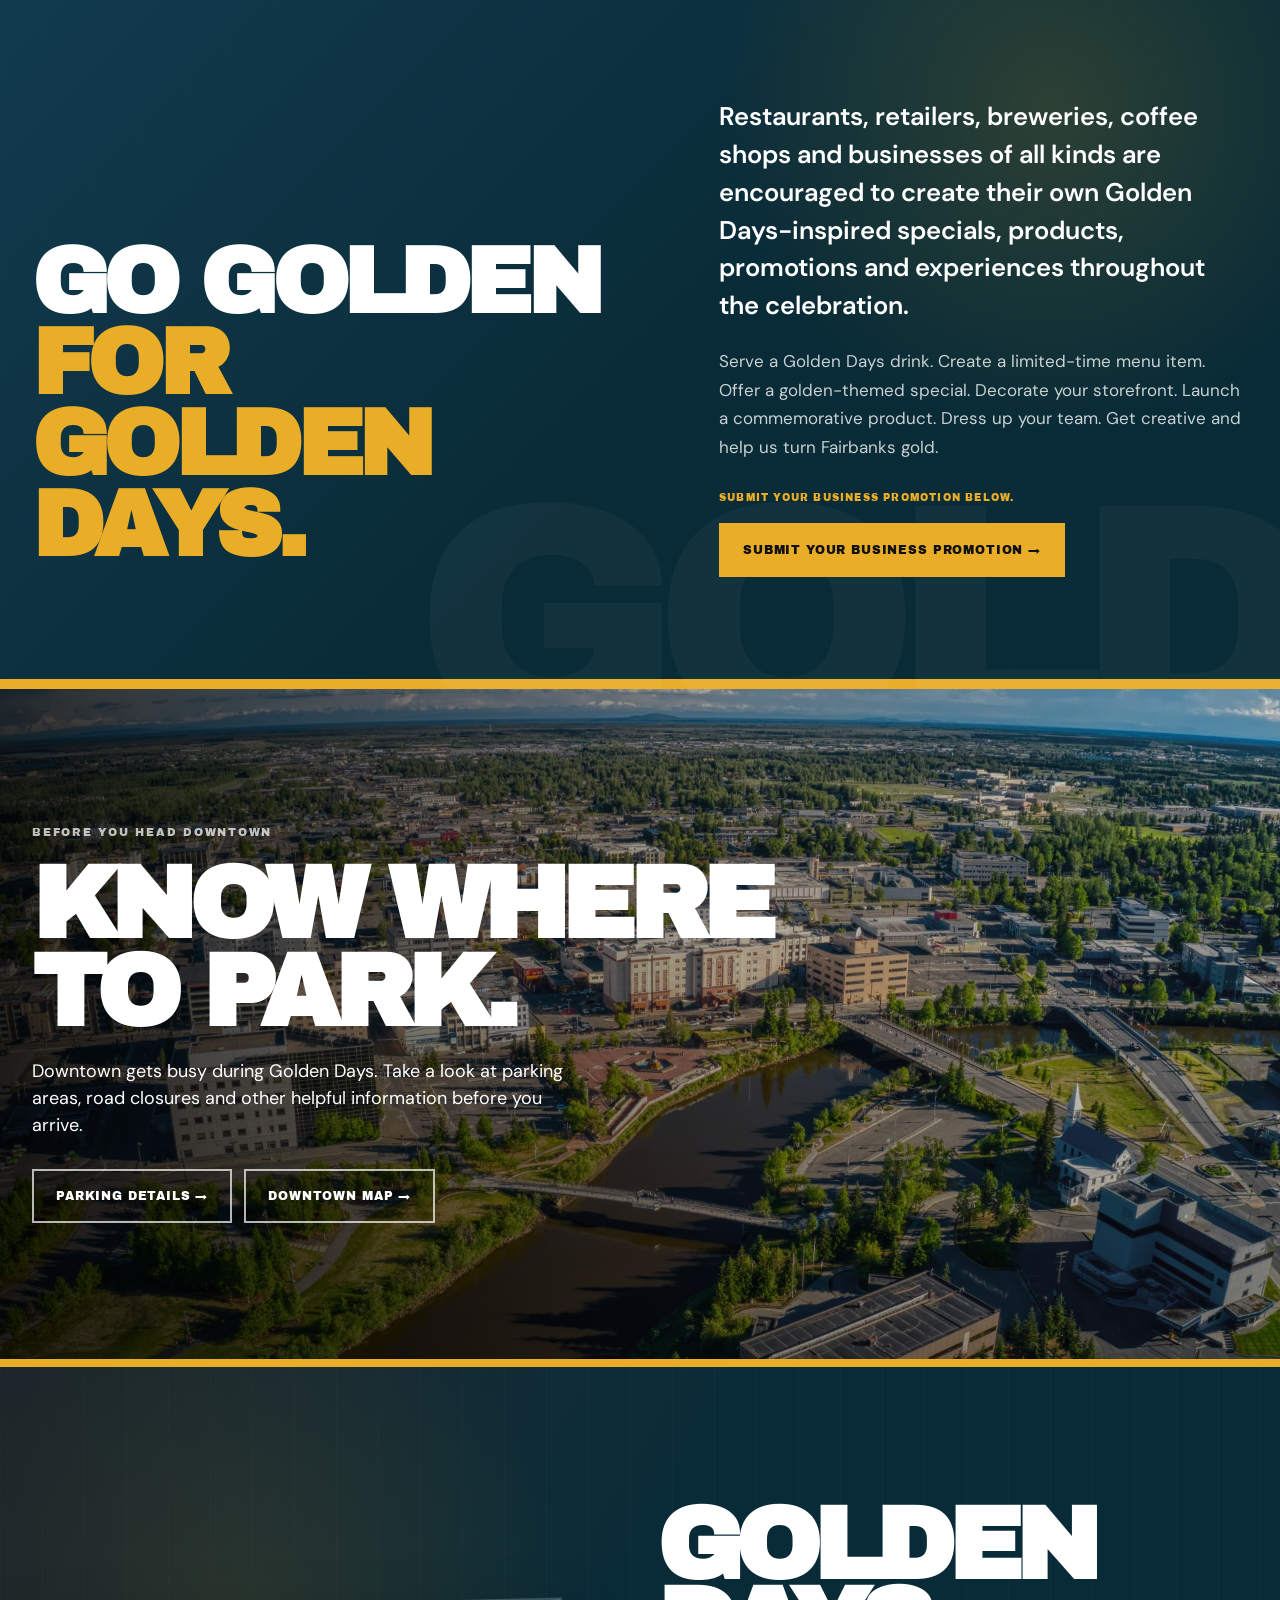
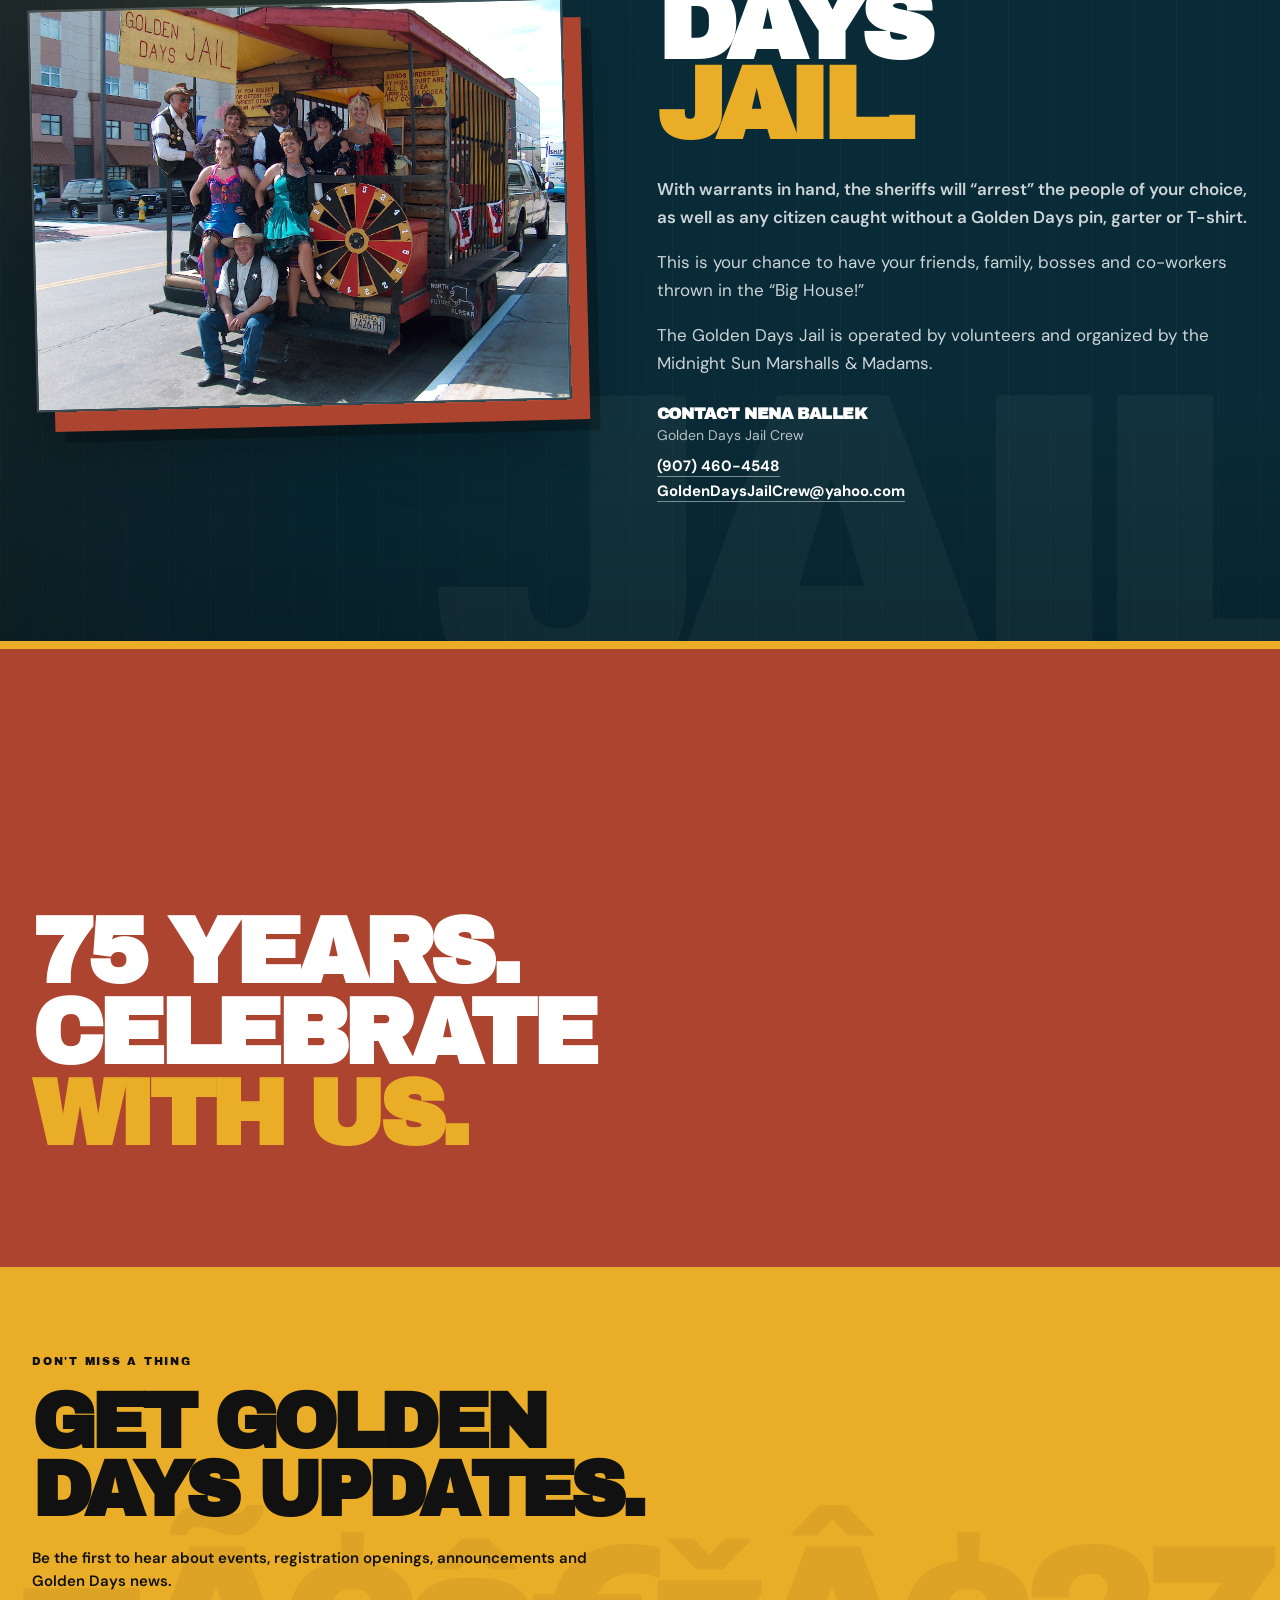
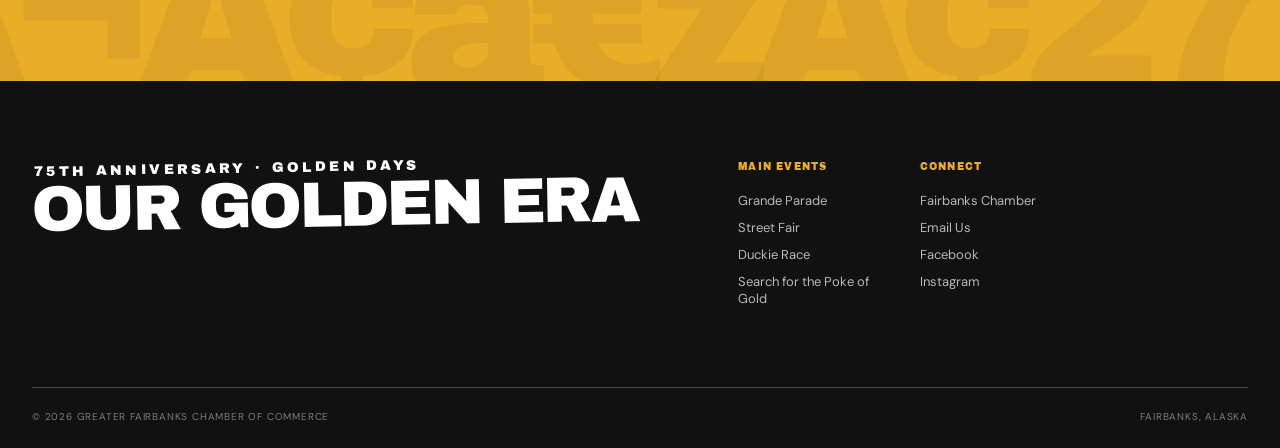
==== commit d63e6d25: "Update Golden Days promotion section in index.html Removed promotional ideas and updated submission " ====
--- a/index.html
+++ b/index.html
@@ -503,7 +503,7 @@
 
       <div class="shell go-golden-grid">
         <div class="go-golden-heading reveal">
-          <p class="eyebrow light">FOR FAIRBANKS BUSINESSES</p>
+          <p class="eyebrow light"></p>
           <h2 class="display-heading light">
             GO GOLDEN<br>
             <em>FOR GOLDEN DAYS.</em>
@@ -519,25 +519,11 @@
             Serve a Golden Days drink. Create a limited-time menu item. Offer a golden-themed special. Decorate your storefront. Launch a commemorative product. Dress up your team. Get creative and help us turn Fairbanks gold.
           </p>
 
-          <div class="go-golden-ideas" aria-label="Golden Days promotion ideas">
-            <span>GOLDEN DAYS DRINK</span>
-            <span>LIMITED-TIME MENU ITEM</span>
-            <span>GOLDEN-THEMED SPECIAL</span>
-            <span>DECORATED STOREFRONT</span>
-            <span>COMMEMORATIVE PRODUCT</span>
-            <span>DRESS UP YOUR TEAM</span>
-          </div>
-
-          <p>
-            Submit your Golden Days promotion below and let us know how your business plans to celebrate. We’ll use submissions to help showcase participating businesses and give the community even more ways to experience Golden Days.
-          </p>
-
           <p class="go-golden-submit-note">Submit your business promotion below.</p>
 
-          <!-- Replace # with your Golden Days business promotion JotForm link. -->
           <a
             class="button button-gold go-golden-button"
-            href="#"
+            href="https://form.jotform.com/262324769983169"
           >
             SUBMIT YOUR BUSINESS PROMOTION →
           </a>
--- a/styles.css
+++ b/styles.css
@@ -1623,7 +1623,7 @@
   }
 
   .mobile-events-dropdown[open] summary::after{
-    content:"Ã¢Ë†â€™"
+    content:"ÃƒÂ¢Ã‹â€ Ã¢â‚¬â„¢"
   }
 
   .mobile-events-submenu{
@@ -2513,7 +2513,7 @@
 }
 
 .newsletter::after{
-  content:"Ã¢â‚¬â„¢27";
+  content:"ÃƒÂ¢Ã¢â€šÂ¬Ã¢â€žÂ¢27";
   position:absolute;
   right:1vw;
   bottom:-45px;
@@ -2842,7 +2842,7 @@
 }
 
 .festival-calendar::before{
-  content:"Ã¢â‚¬â„¢27";
+  content:"ÃƒÂ¢Ã¢â€šÂ¬Ã¢â€žÂ¢27";
   position:absolute;
   right:-2vw;
   top:40px;
@@ -4130,7 +4130,7 @@
 
 /* =========================================================
    NEWSLETTER SUBMIT BUTTON FEEDBACK
-   SUBMIT â†’ SUBMITTING... â†’ SUBMITTED âœ“
+   SUBMIT Ã¢â€ â€™ SUBMITTING... Ã¢â€ â€™ SUBMITTED Ã¢Å“â€œ
    ========================================================= */
 
 .newsletter .golden-ctct-form.is-submitting button[type="submit"],
@@ -4184,3 +4184,195 @@
     margin-left:0 !important
   }
 }
+
+
+/* =========================================================
+   GO GOLDEN FOR GOLDEN DAYS
+   Business promotion section beneath the event calendar.
+   ========================================================= */
+
+.go-golden-section{
+  position:relative;
+  overflow:hidden;
+  background:var(--blue-deep);
+  color:var(--white);
+  border-top:8px solid var(--gold);
+  isolation:isolate
+}
+
+.go-golden-section::before{
+  content:"";
+  position:absolute;
+  inset:0;
+  z-index:-2;
+  background:
+    radial-gradient(circle at 82% 18%,rgba(233,173,40,.16),transparent 27%),
+    linear-gradient(135deg,rgba(20,63,85,.78),rgba(9,43,55,.96) 55%),
+    repeating-linear-gradient(
+      90deg,
+      rgba(255,255,255,.018) 0,
+      rgba(255,255,255,.018) 1px,
+      transparent 1px,
+      transparent 46px
+    )
+}
+
+.go-golden-section::after{
+  content:"";
+  position:absolute;
+  left:0;
+  right:0;
+  bottom:0;
+  z-index:-1;
+  height:10px;
+  background:var(--gold)
+}
+
+.go-golden-watermark{
+  position:absolute;
+  right:-.05em;
+  bottom:-.18em;
+  color:rgba(255,255,255,.035);
+  font-family:var(--display);
+  font-size:clamp(180px,25vw,410px);
+  line-height:.8;
+  letter-spacing:-.09em;
+  pointer-events:none;
+  user-select:none
+}
+
+.go-golden-grid{
+  position:relative;
+  z-index:2;
+  display:grid;
+  grid-template-columns:minmax(0,1.05fr) minmax(360px,.95fr);
+  gap:clamp(60px,8vw,120px);
+  align-items:start
+}
+
+.go-golden-heading{
+  position:sticky;
+  top:130px
+}
+
+.go-golden-heading .display-heading{
+  max-width:850px
+}
+
+.go-golden-heading .display-heading em{
+  color:var(--gold)
+}
+
+.go-golden-copy{
+  max-width:680px;
+  padding-top:8px
+}
+
+.go-golden-copy > p{
+  margin:0 0 22px;
+  color:rgba(255,255,255,.78);
+  font-size:17px;
+  line-height:1.68
+}
+
+.go-golden-copy .go-golden-lead{
+  color:var(--white);
+  font-size:clamp(20px,2vw,27px);
+  line-height:1.48;
+  font-weight:600
+}
+
+.go-golden-ideas{
+  display:grid;
+  grid-template-columns:repeat(2,minmax(0,1fr));
+  gap:8px;
+  margin:30px 0 32px
+}
+
+.go-golden-ideas span{
+  min-height:52px;
+  display:flex;
+  align-items:center;
+  padding:12px 14px;
+  border:1px solid rgba(255,255,255,.22);
+  border-left:5px solid var(--gold);
+  background:rgba(255,255,255,.055);
+  color:var(--white);
+  font-family:var(--display);
+  font-size:9px;
+  line-height:1.35;
+  letter-spacing:.08em
+}
+
+.go-golden-copy .go-golden-submit-note{
+  margin-top:30px;
+  margin-bottom:16px;
+  color:var(--gold);
+  font-family:var(--display);
+  font-size:10px;
+  line-height:1.4;
+  letter-spacing:.12em;
+  text-transform:uppercase
+}
+
+.go-golden-button{
+  min-width:290px;
+  margin-top:2px
+}
+
+@media (max-width:1040px){
+  .go-golden-grid{
+    grid-template-columns:1fr 1fr;
+    gap:48px
+  }
+
+  .go-golden-heading{
+    position:static
+  }
+}
+
+@media (max-width:760px){
+  .go-golden-section{
+    border-top-width:6px
+  }
+
+  .go-golden-grid{
+    grid-template-columns:1fr;
+    gap:38px
+  }
+
+  .go-golden-copy{
+    max-width:none;
+    padding-top:0
+  }
+
+  .go-golden-copy > p{
+    font-size:15px;
+    line-height:1.62
+  }
+
+  .go-golden-copy .go-golden-lead{
+    font-size:19px;
+    line-height:1.5
+  }
+
+  .go-golden-ideas{
+    grid-template-columns:1fr;
+    margin:26px 0 28px
+  }
+
+  .go-golden-ideas span{
+    min-height:48px
+  }
+
+  .go-golden-button{
+    width:100%;
+    min-width:0
+  }
+
+  .go-golden-watermark{
+    right:-12vw;
+    bottom:-.08em;
+    font-size:clamp(145px,52vw,220px)
+  }
+}
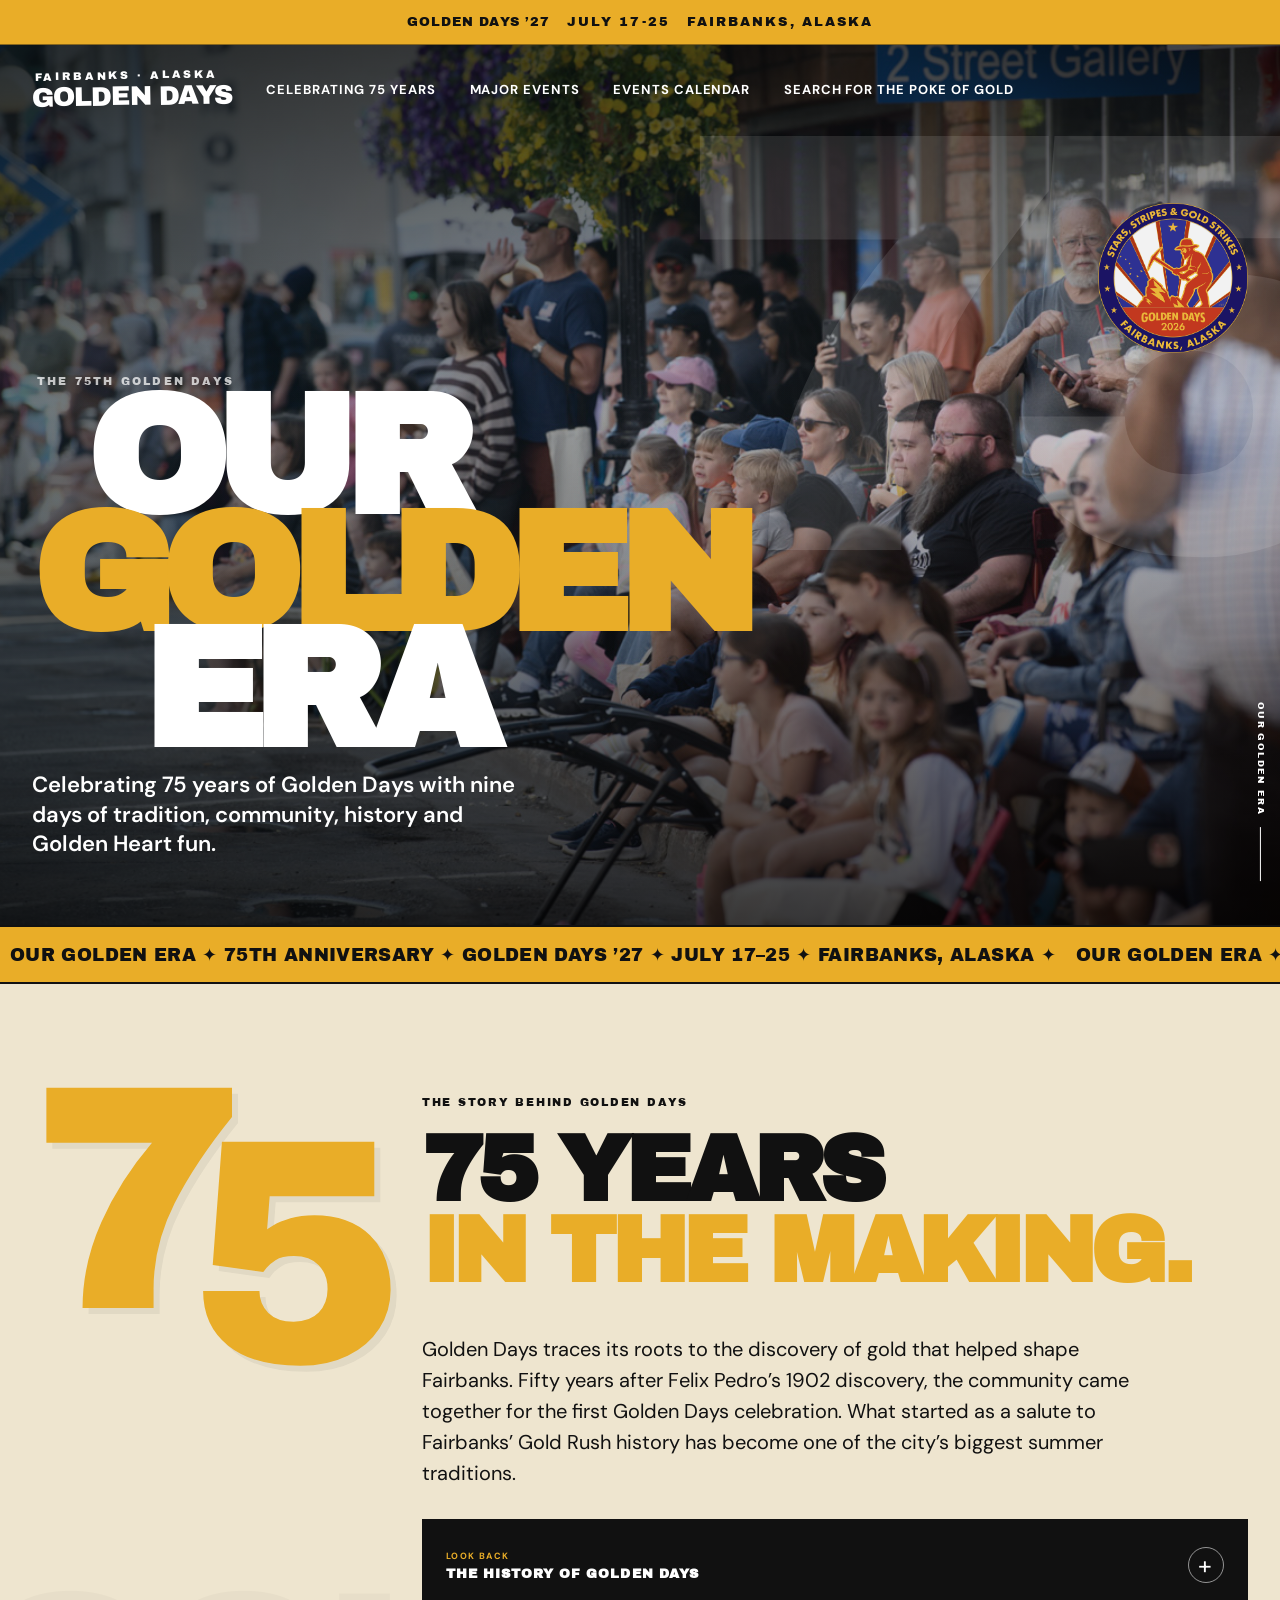
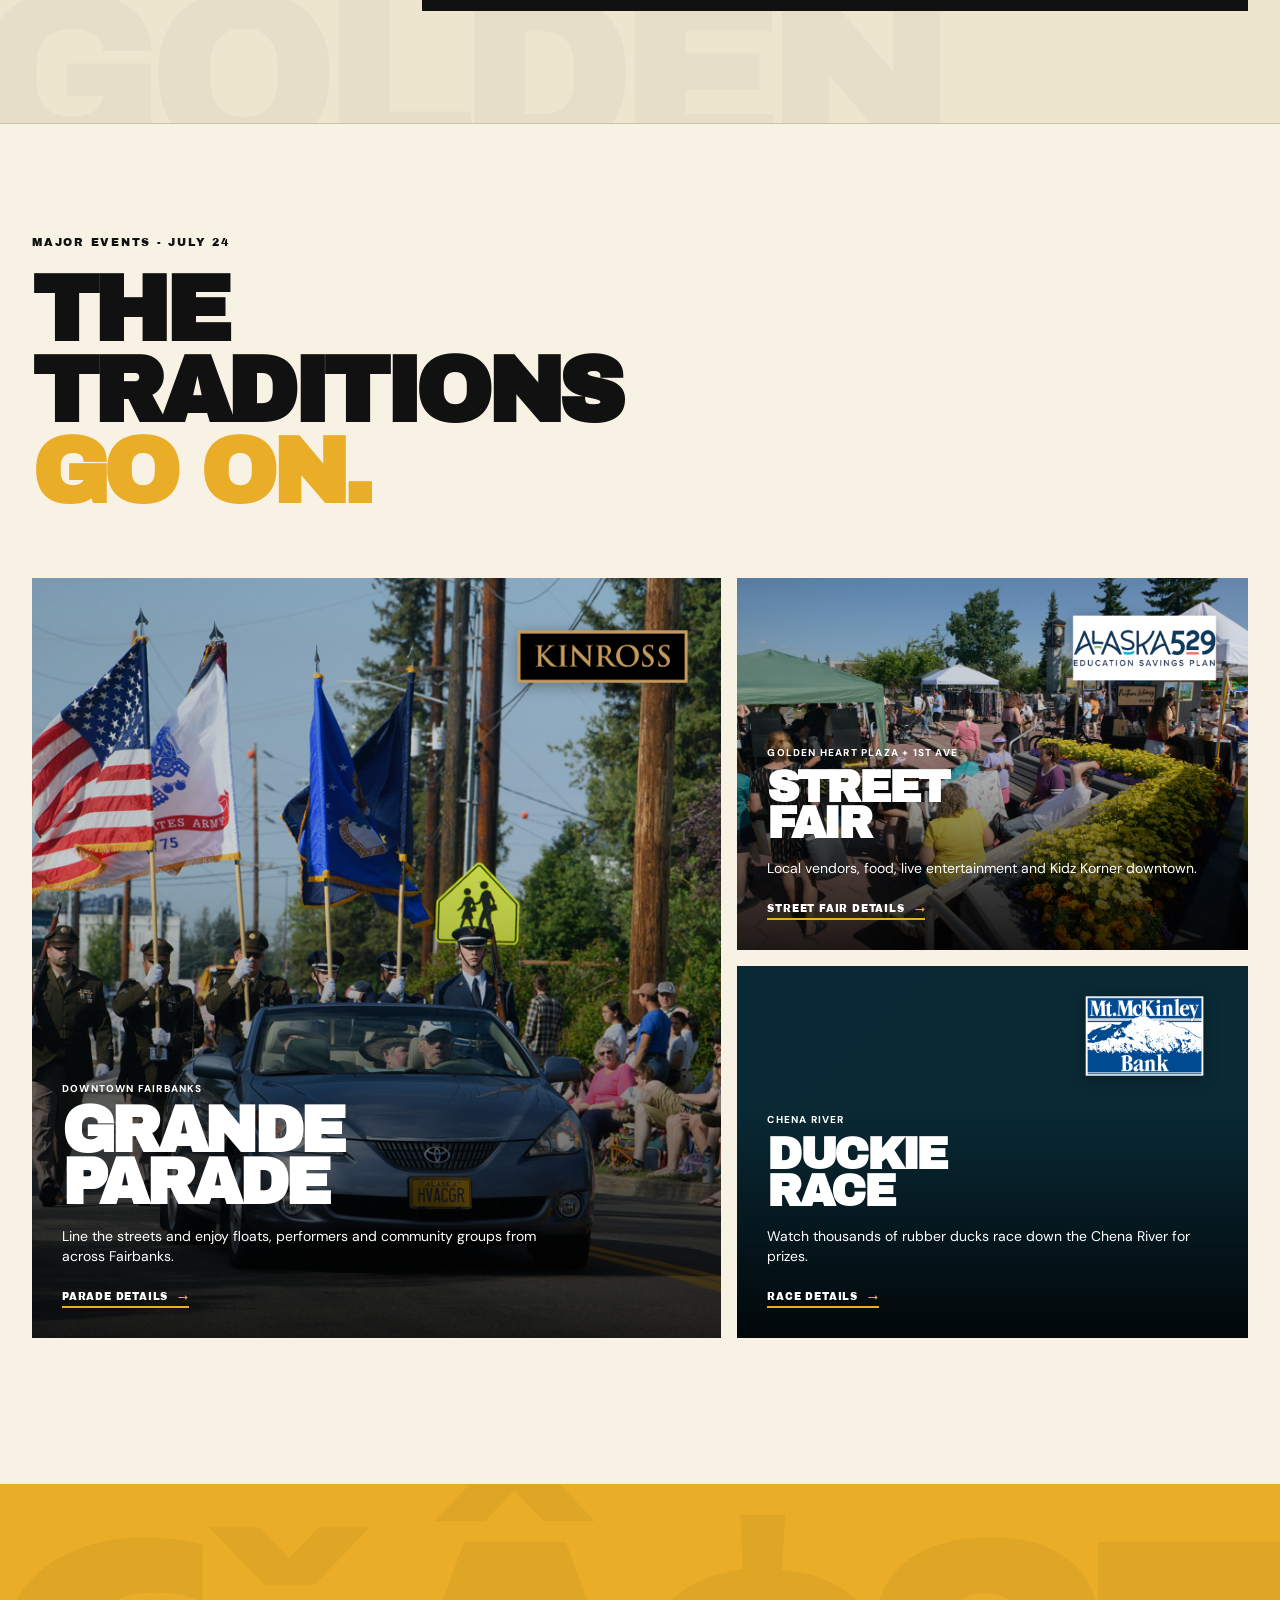
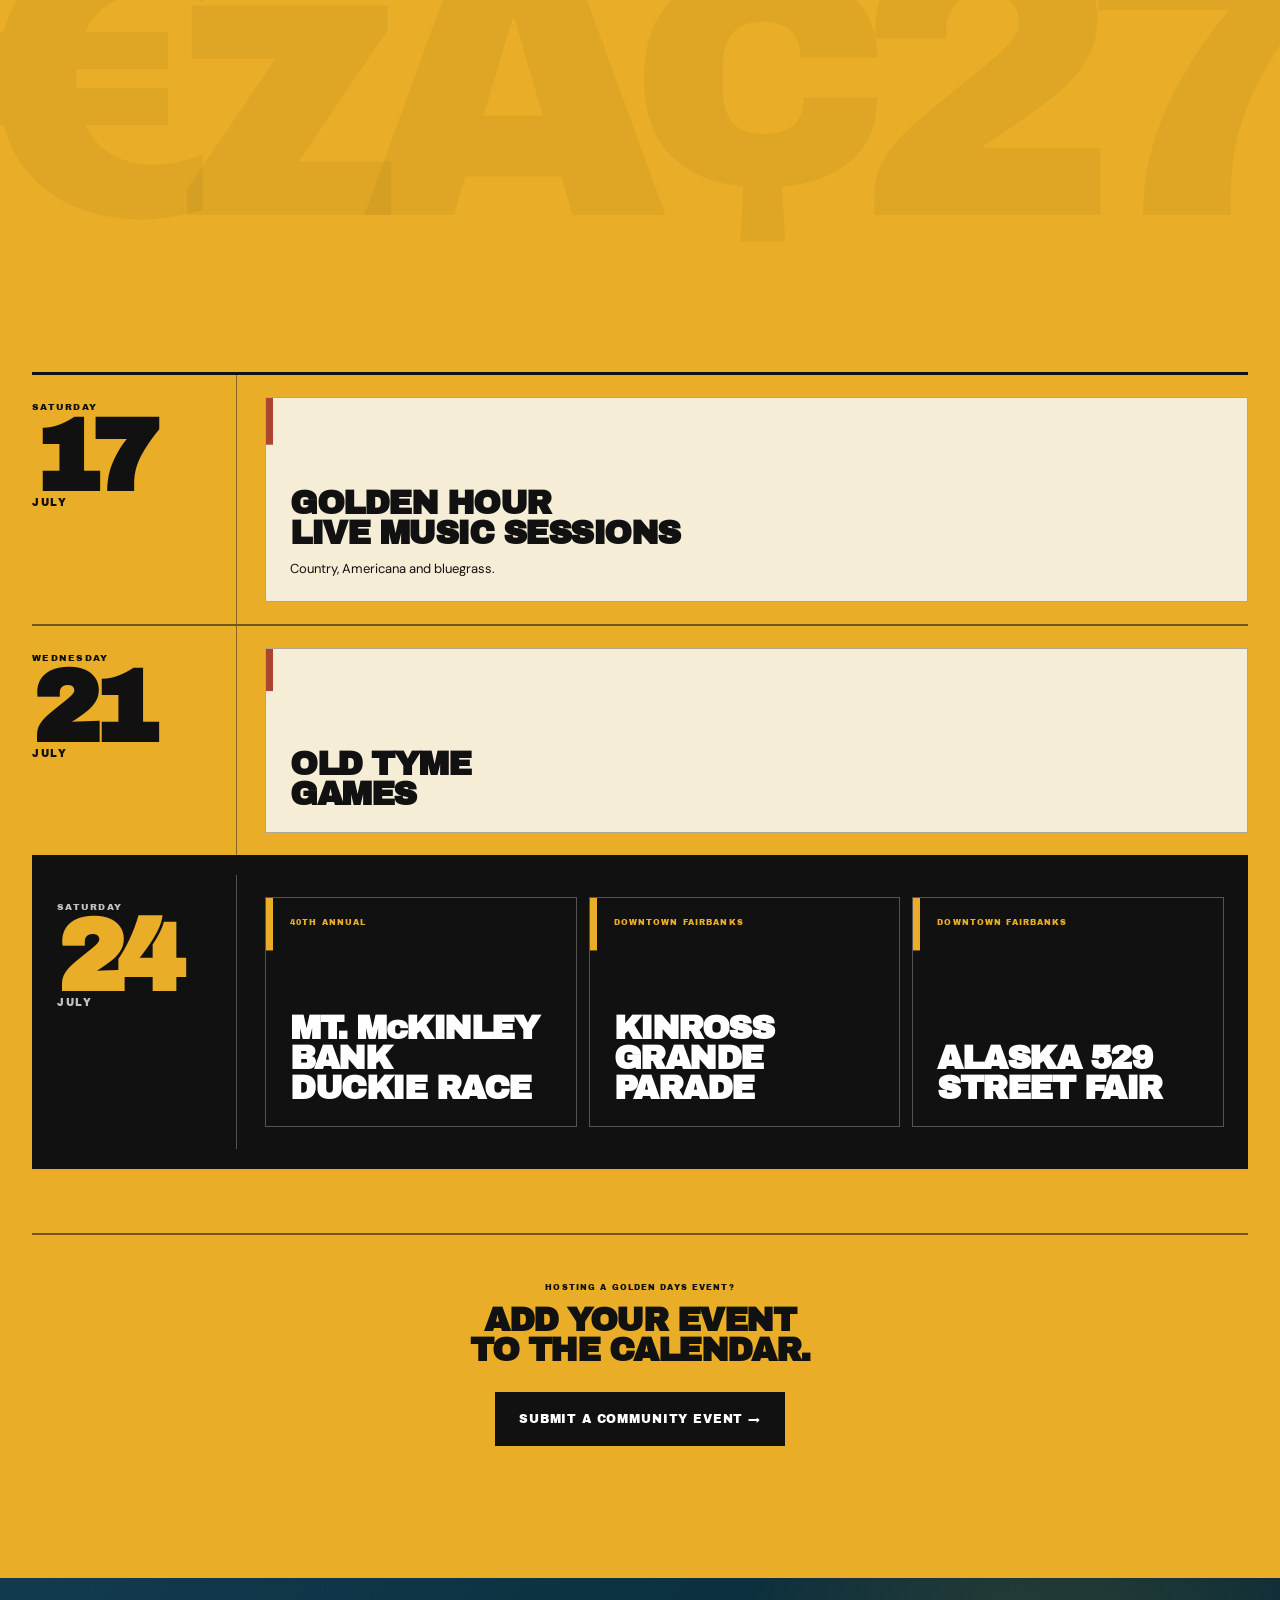
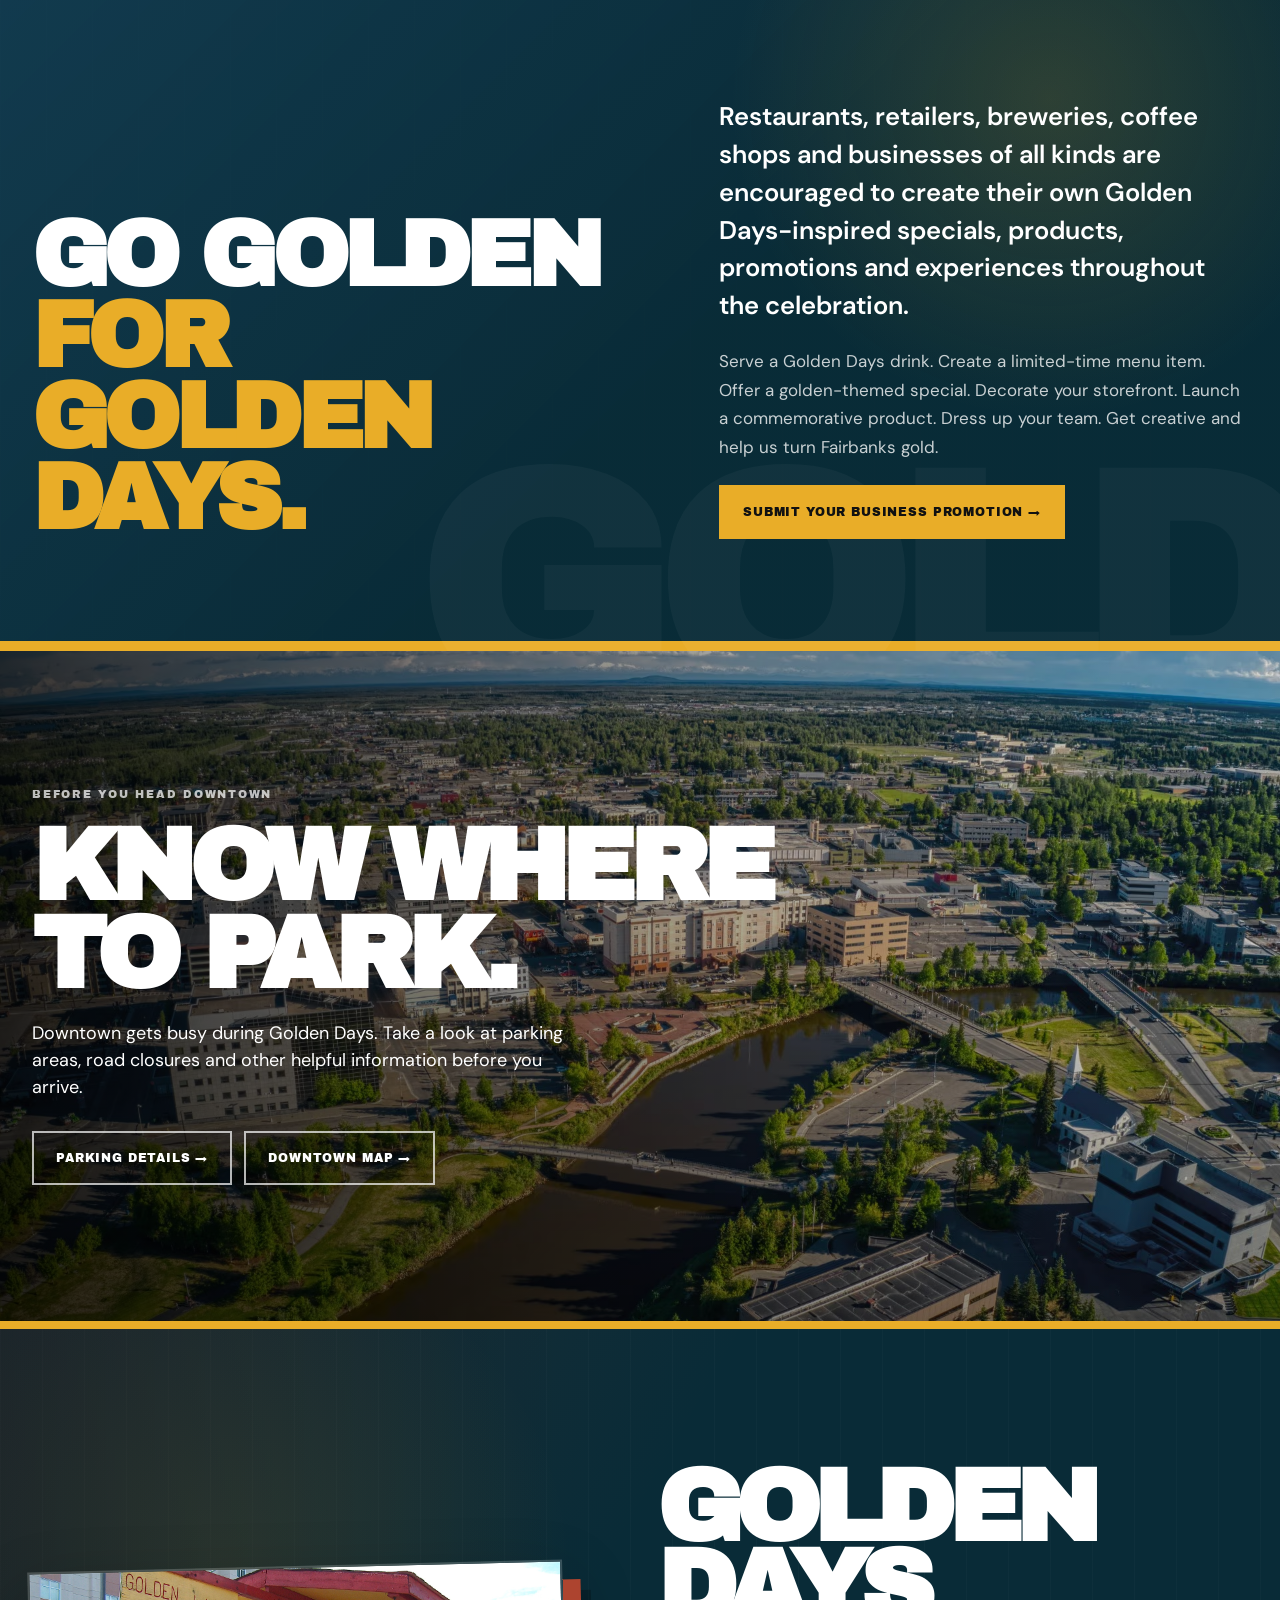
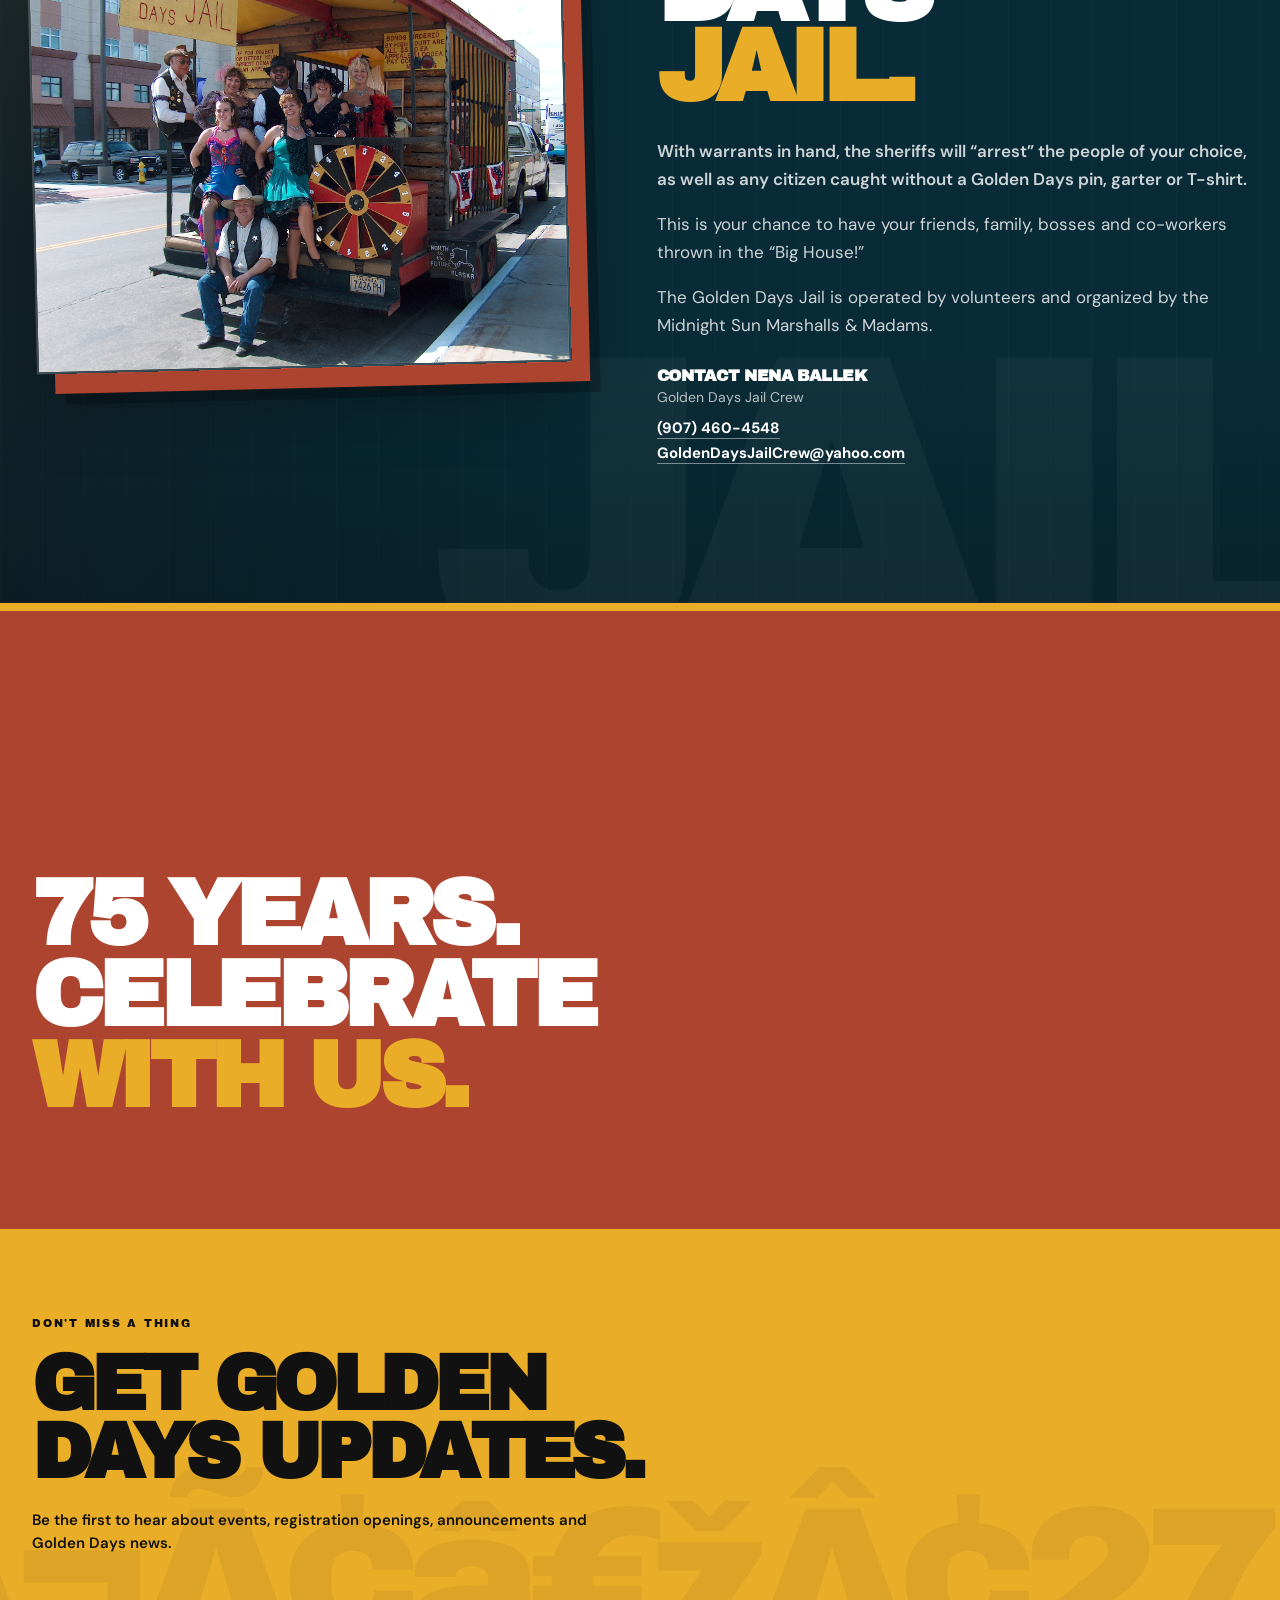
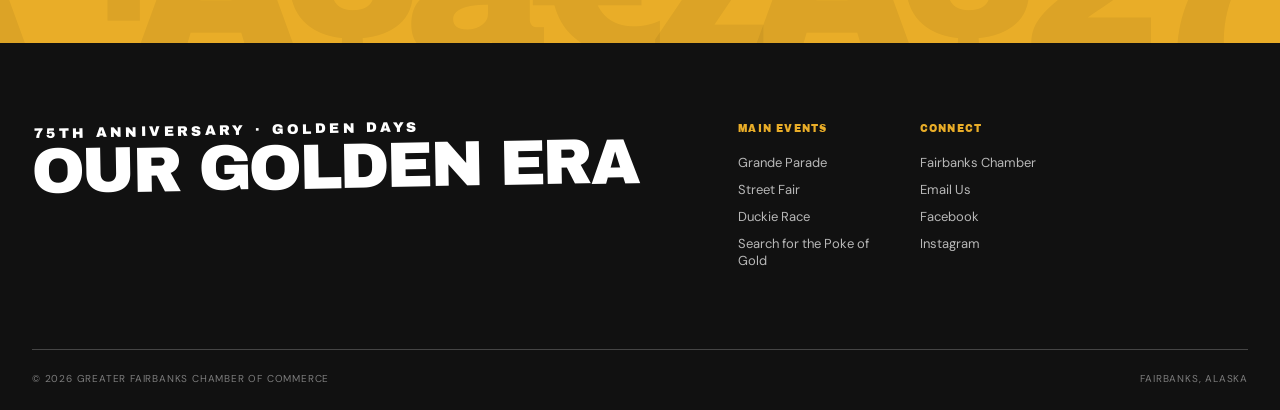
==== commit d7eb0f03: "Remove submit note paragraph from index.html Removed the submit note paragraph from the index." ====
--- a/index.html
+++ b/index.html
@@ -519,8 +519,6 @@
             Serve a Golden Days drink. Create a limited-time menu item. Offer a golden-themed special. Decorate your storefront. Launch a commemorative product. Dress up your team. Get creative and help us turn Fairbanks gold.
           </p>
 
-          <p class="go-golden-submit-note">Submit your business promotion below.</p>
-
           <a
             class="button button-gold go-golden-button"
             href="https://form.jotform.com/262324769983169"
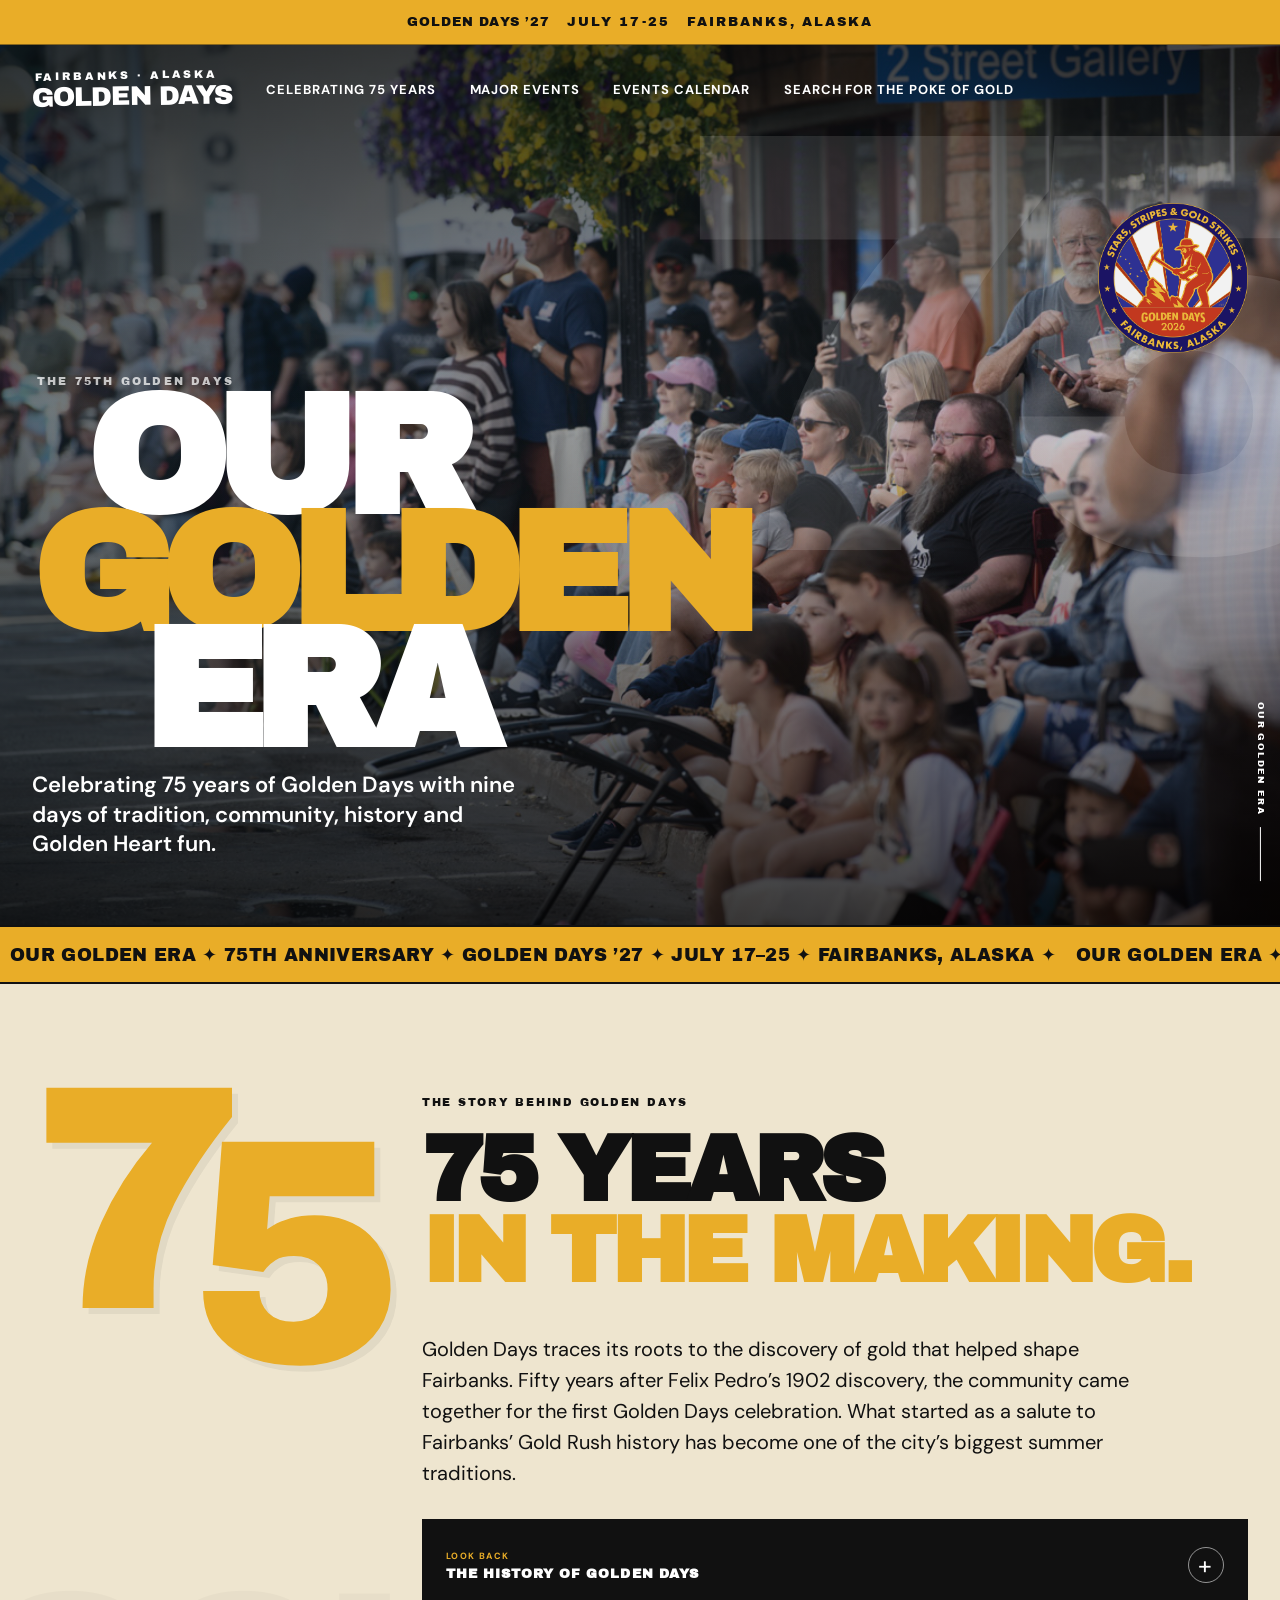
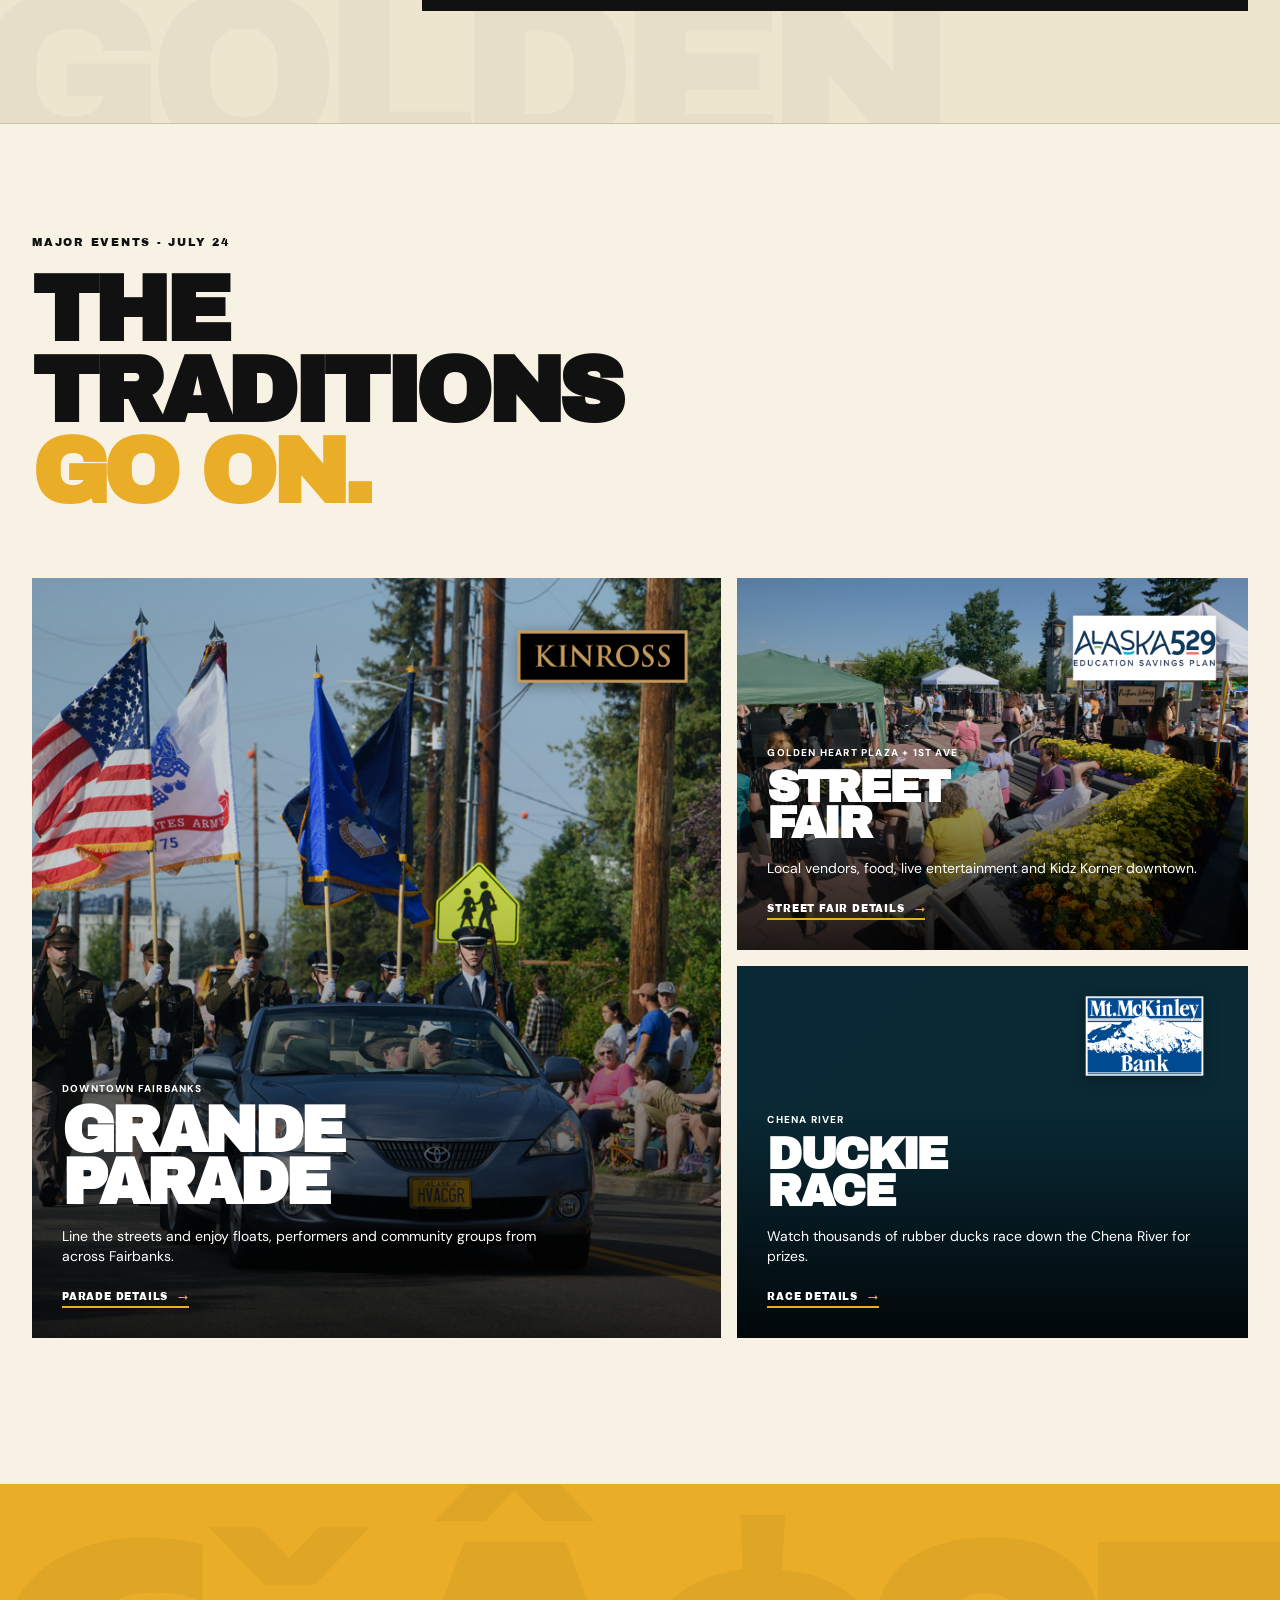
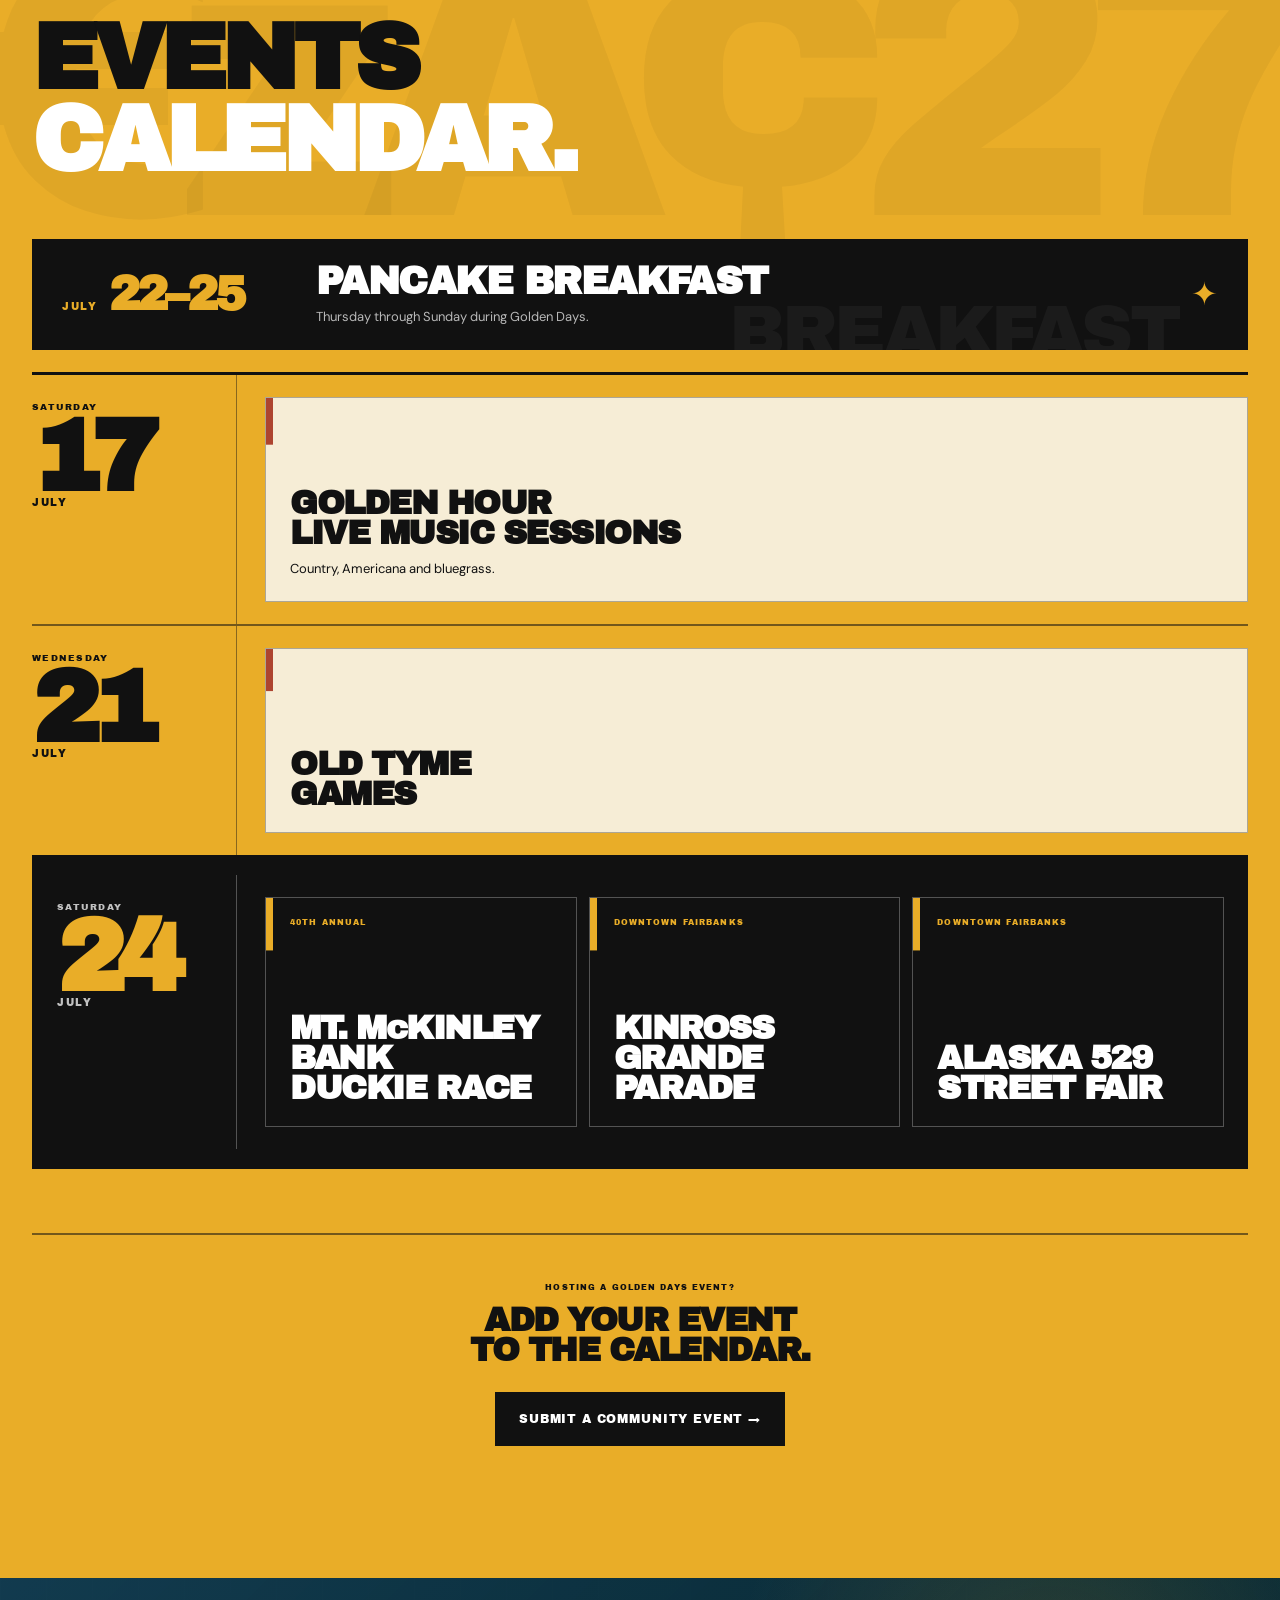
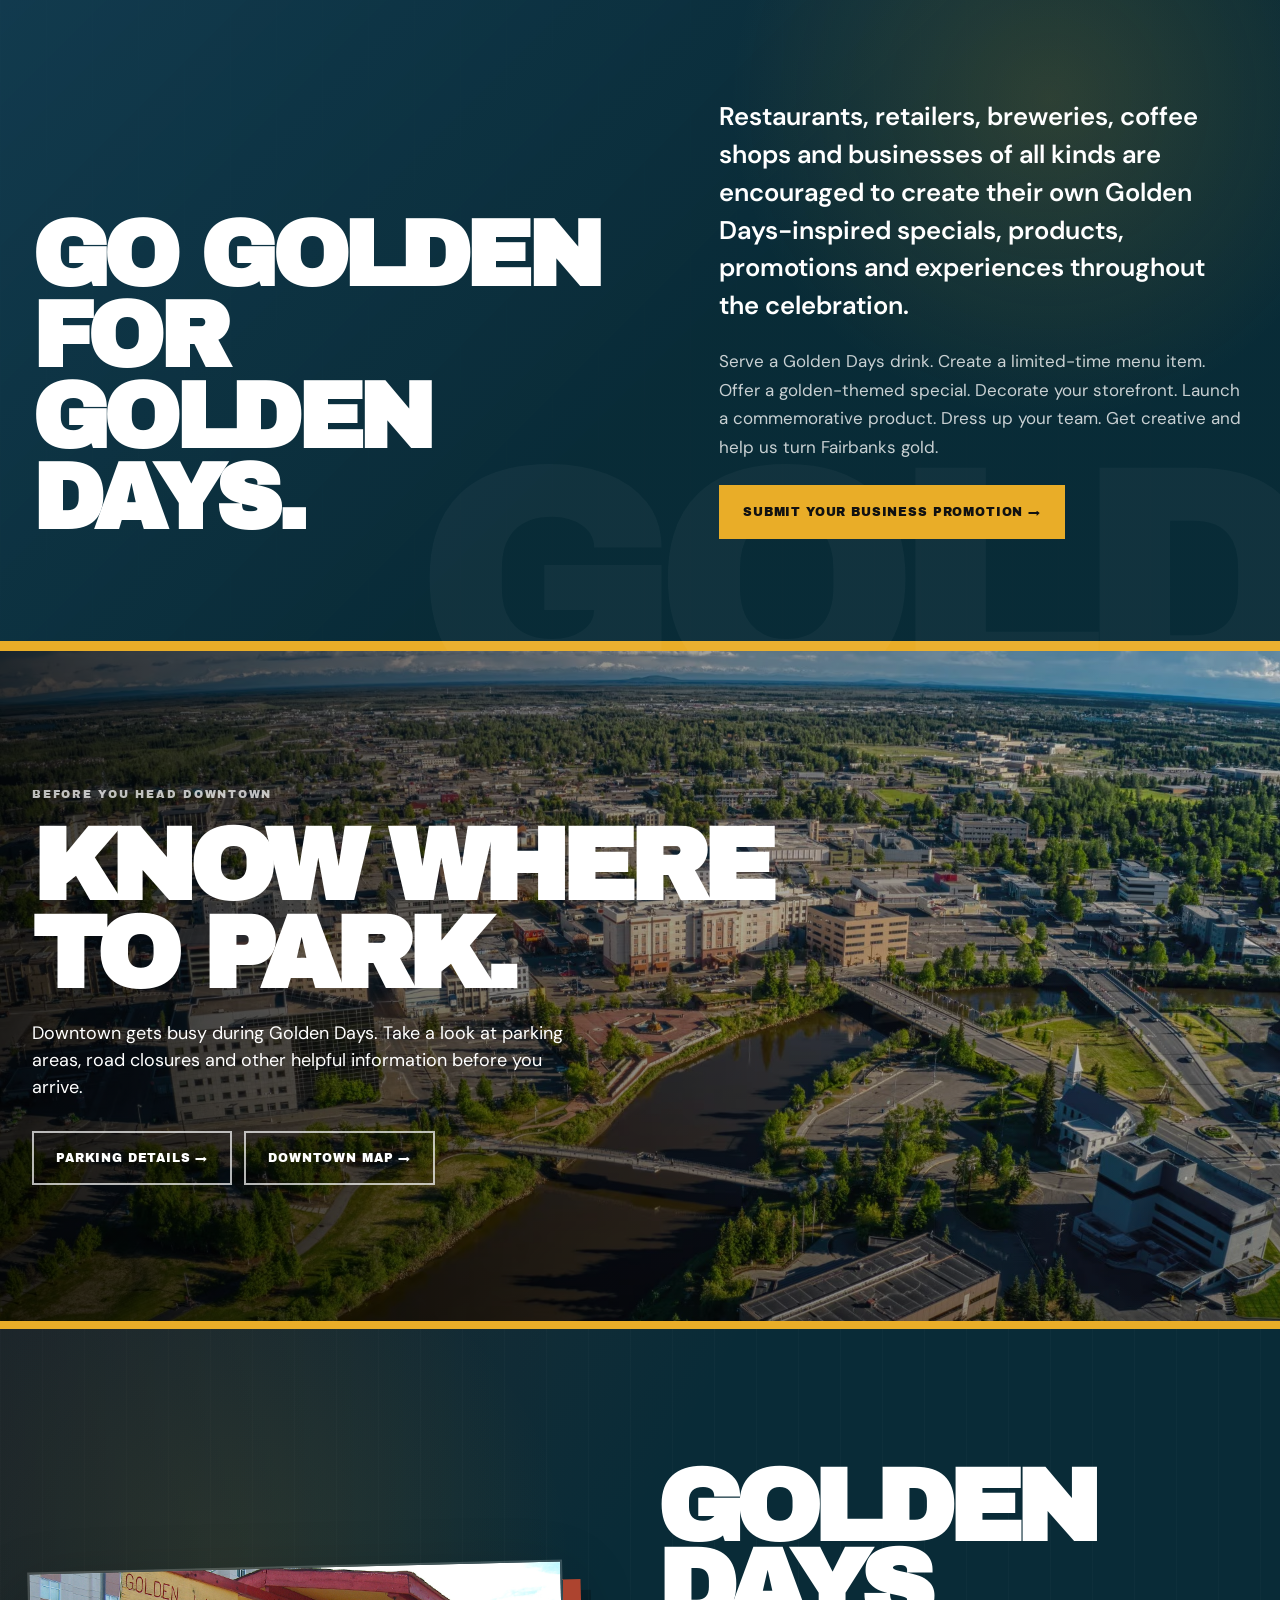
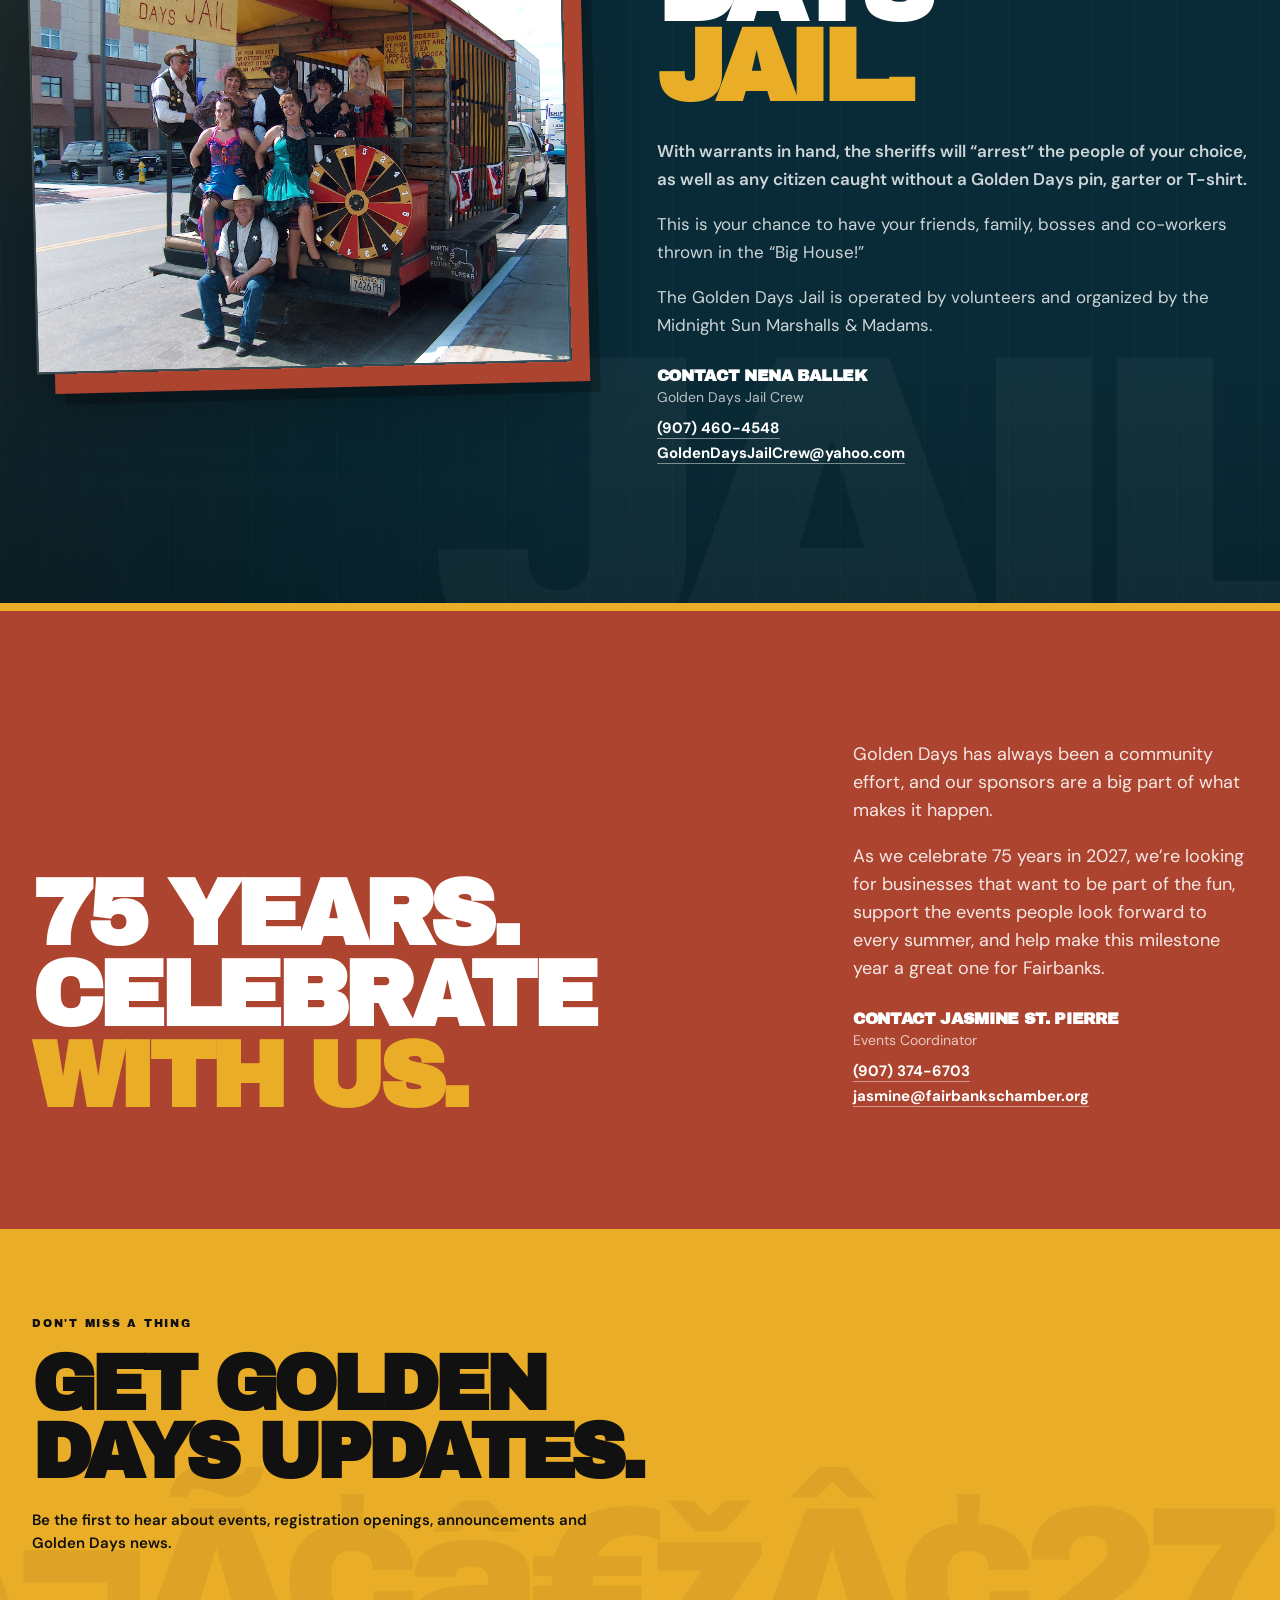
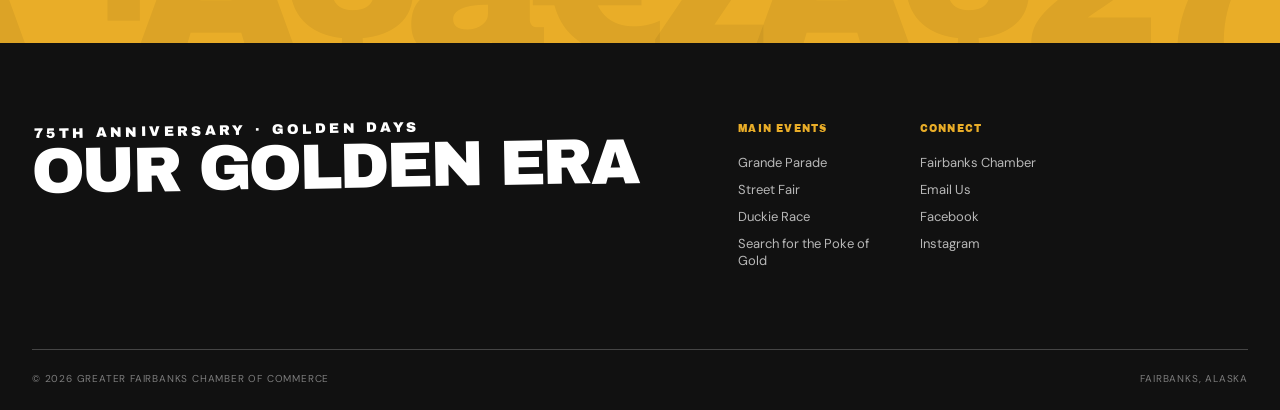
==== commit a8a0da58: "Refactor Golden Days section and clean up JS Updated the display heading and button text for the Gol" ====
--- a/index.html
+++ b/index.html
@@ -504,9 +504,9 @@
       <div class="shell go-golden-grid">
         <div class="go-golden-heading reveal">
           <p class="eyebrow light"></p>
-          <h2 class="display-heading light">
-            GO GOLDEN<br>
-            <em>FOR GOLDEN DAYS.</em>
+          <h2 class="display-heading light go-golden-title">
+            <span class="go-golden-line">GO GOLDEN</span>
+            <span class="go-golden-line go-golden-line-gold">FOR GOLDEN DAYS.</span>
           </h2>
         </div>
 
@@ -522,6 +522,8 @@
           <a
             class="button button-gold go-golden-button"
             href="https://form.jotform.com/262324769983169"
+            target="_blank"
+            rel="noopener noreferrer"
           >
             SUBMIT YOUR BUSINESS PROMOTION →
           </a>
@@ -670,9 +672,9 @@
 
     <!--
       CONSTANT CONTACT INLINE FORM
-      The form fields, list destination and submission are controlled
-      by Constant Contact. Website CSS below makes the embedded form
-      match the Golden Days design.
+      Constant Contact controls the form fields, styling, validation,
+      submission and success state. The surrounding Golden Days section
+      provides the page layout only.
     -->
     <div class="golden-ctct-form">
       <div
@@ -737,94 +739,6 @@
   </script>
   <!-- End Constant Contact Active Forms -->
 
-  <!-- =========================================================
-       GOLDEN DAYS NEWSLETTER BUTTON STATUS
-       Simple timed confirmation: when a valid form submit fires,
-       show SUBMITTING... briefly, then SUBMITTED ✓.
-       Constant Contact still handles the actual signup normally.
-  ========================================================== -->
-  <script>
-    (function () {
-      const wrapper = document.querySelector('.golden-ctct-form');
-      if (!wrapper) return;
-
-      const buttonSelector =
-        'button[type="submit"], input[type="submit"], .ctct-form-button';
-
-      let submitted = false;
-
-      function getSubmitButton() {
-        return wrapper.querySelector(buttonSelector);
-      }
-
-      function setButtonText(button, text) {
-        if (!button) return;
-
-        if (button.tagName === 'INPUT') {
-          button.value = text;
-        } else {
-          button.textContent = text;
-        }
-      }
-
-      function prepareButton() {
-        if (submitted) return;
-        const button = getSubmitButton();
-        if (button) setButtonText(button, 'SUBMIT →');
-      }
-
-      function showSubmitted() {
-        if (submitted) return;
-        submitted = true;
-
-        wrapper.classList.remove('is-submitting');
-        wrapper.classList.add('is-submitted');
-
-        let button = getSubmitButton();
-
-        /* Constant Contact may replace/remove the form after submission.
-           If that happens, create a matching visual confirmation button. */
-        if (!button) {
-          button = document.createElement('button');
-          button.type = 'button';
-          button.className = 'golden-submit-status';
-          wrapper.appendChild(button);
-        }
-
-        setButtonText(button, 'SUBMITTED ✓');
-        button.disabled = true;
-        button.setAttribute('aria-disabled', 'true');
-      }
-
-      /* Constant Contact injects its form after page load, so watch only
-         long enough to give the injected submit button our starting label. */
-      const buttonObserver = new MutationObserver(function () {
-        prepareButton();
-        if (getSubmitButton()) buttonObserver.disconnect();
-      });
-
-      buttonObserver.observe(wrapper, {
-        childList: true,
-        subtree: true
-      });
-
-      prepareButton();
-
-      /* A submit event normally fires only after browser-required fields
-         have passed validation. From there, use a simple timed confirmation
-         rather than trying to detect Constant Contact's success markup. */
-      wrapper.addEventListener('submit', function (event) {
-        if (!event.target.matches('form') || submitted) return;
-
-        const button = getSubmitButton();
-        if (button) setButtonText(button, 'SUBMITTING...');
-        wrapper.classList.add('is-submitting');
-
-        setTimeout(showSubmitted, 2200);
-      }, true);
-    })();
-  </script>
-
   <script src="script.js"></script>
 </body>
 </html>
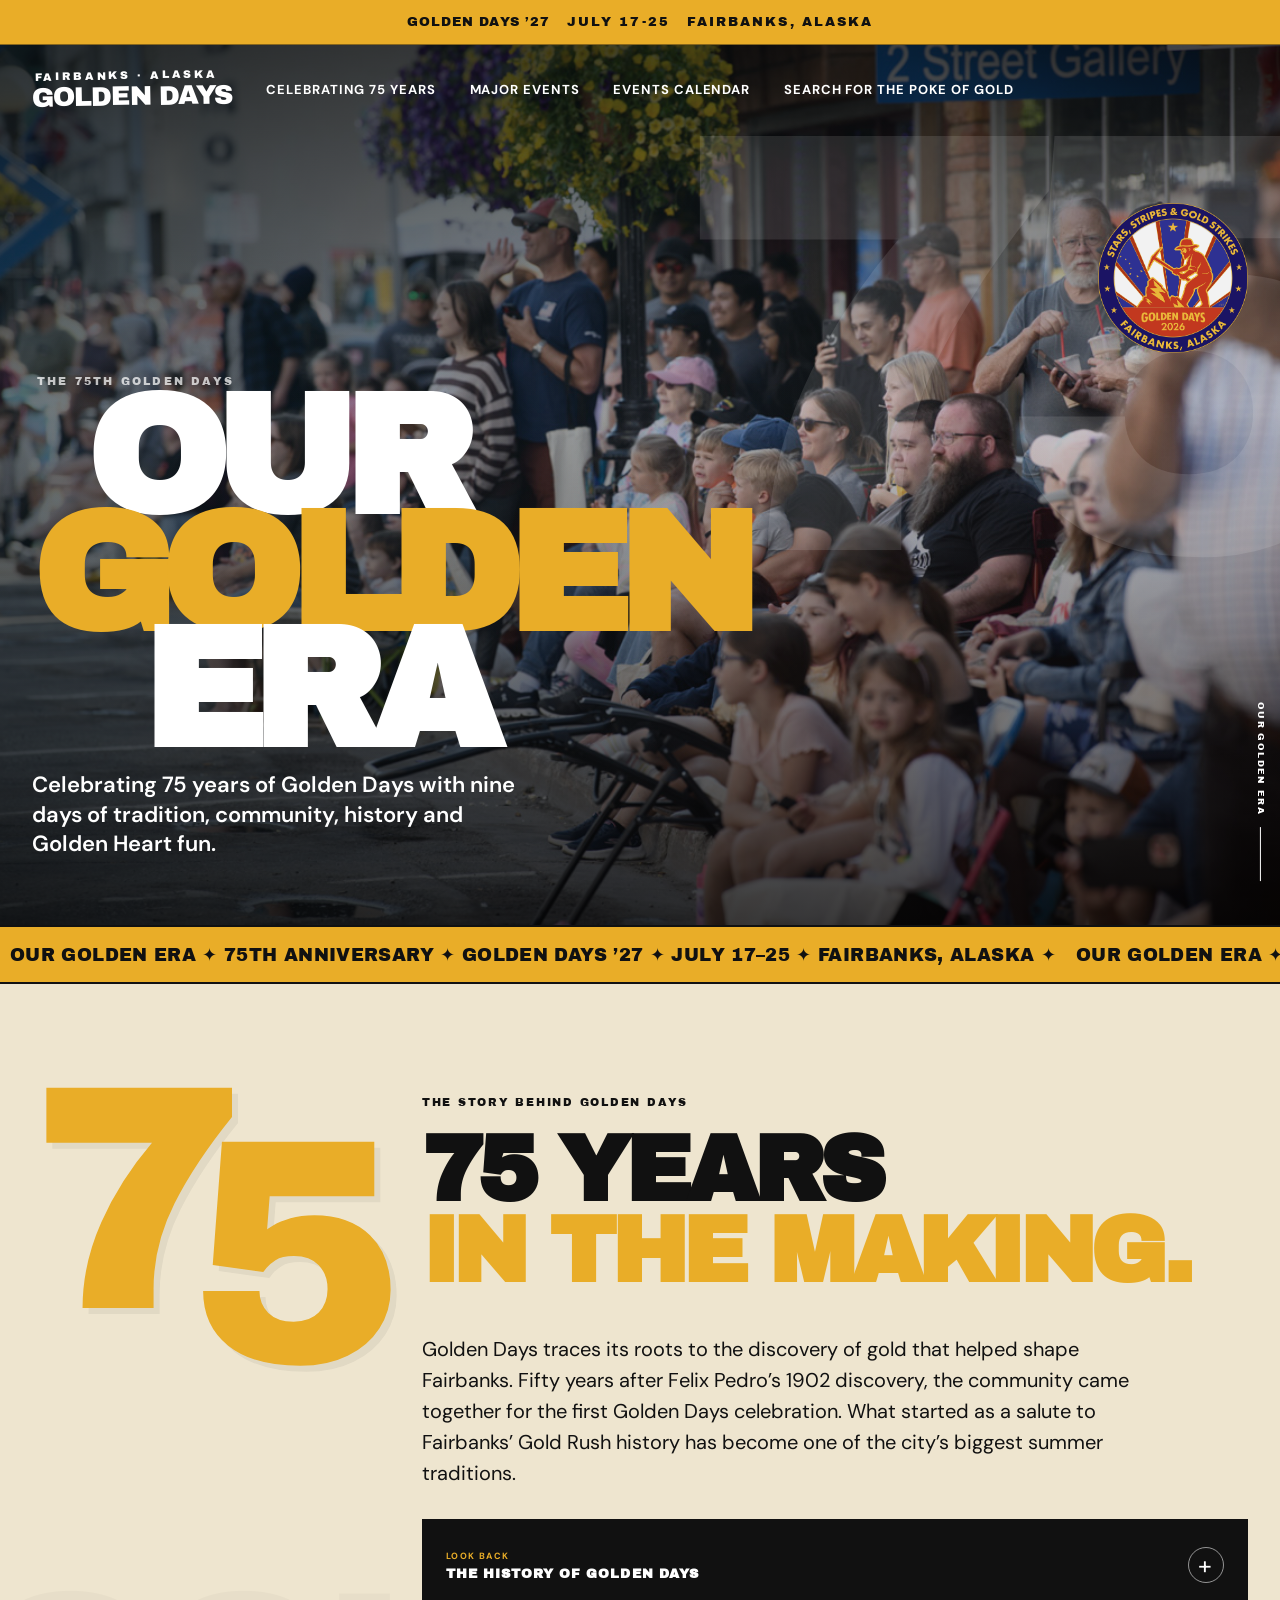
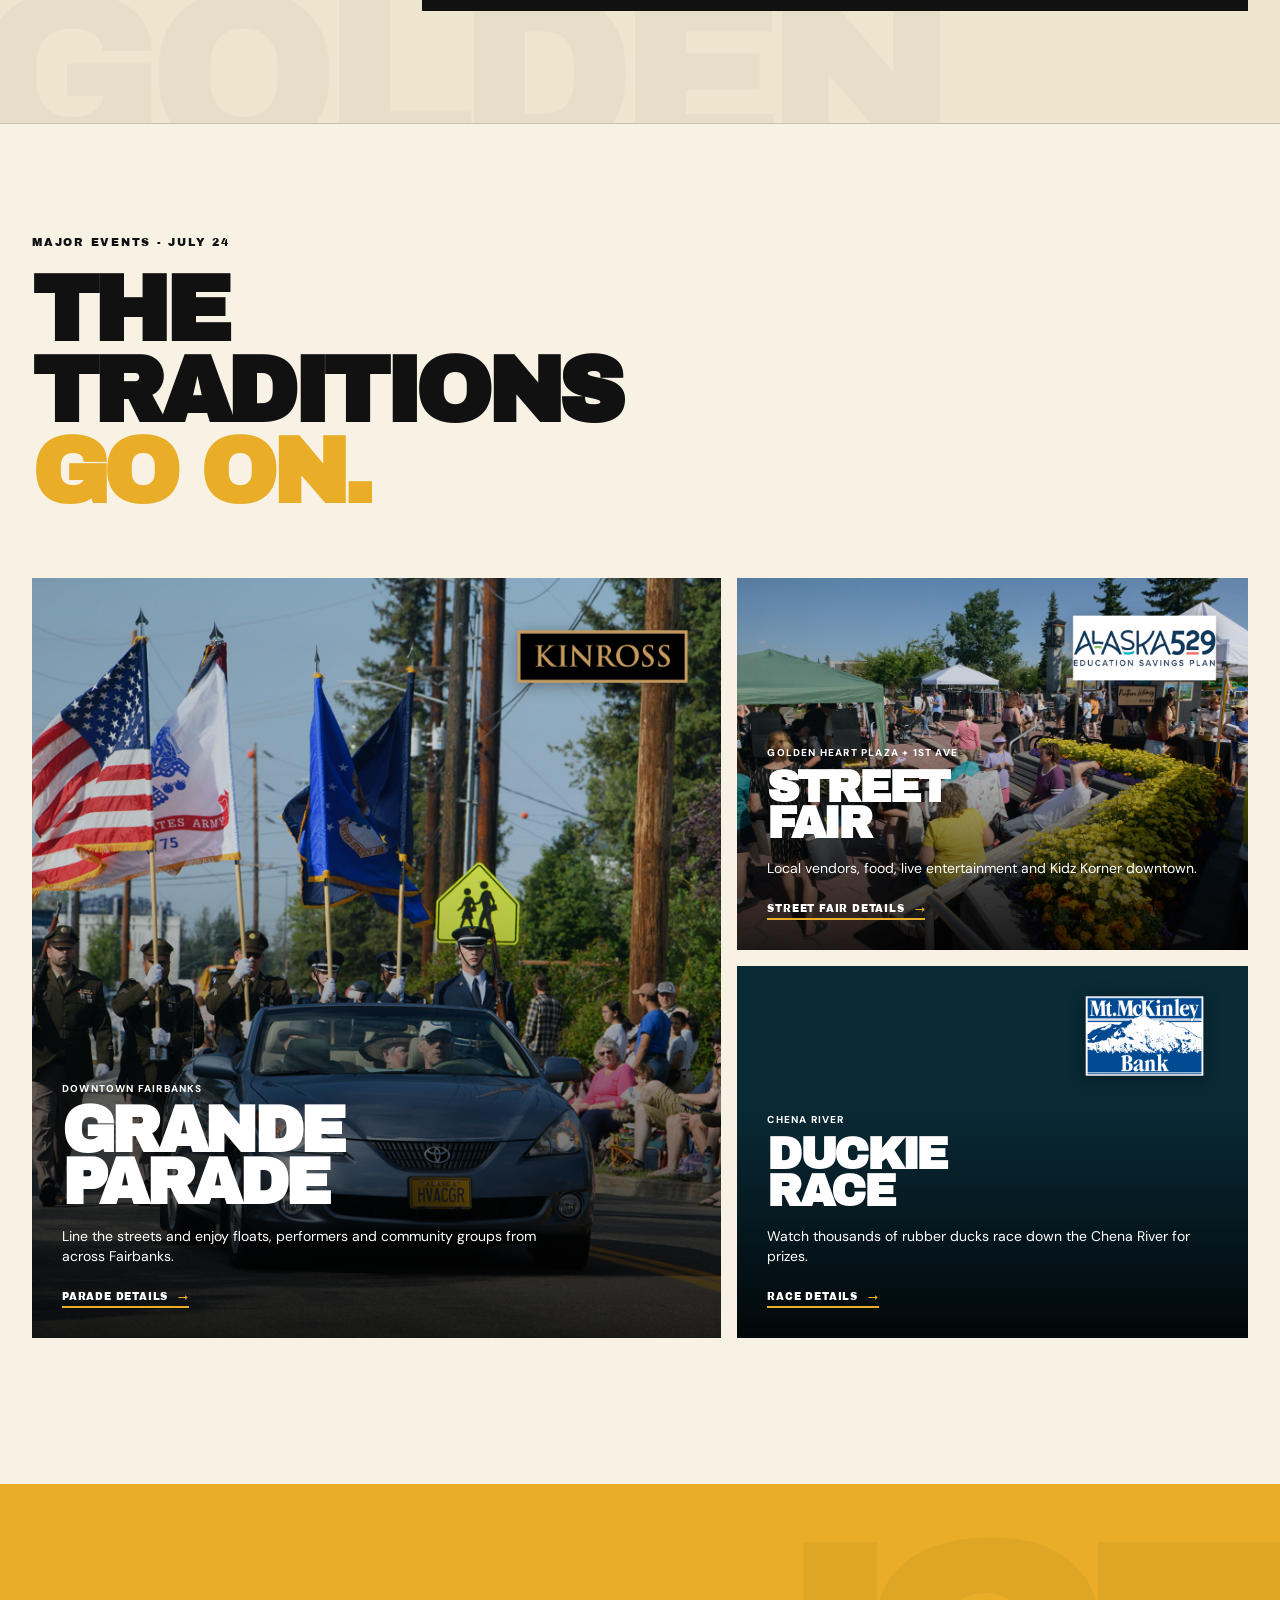
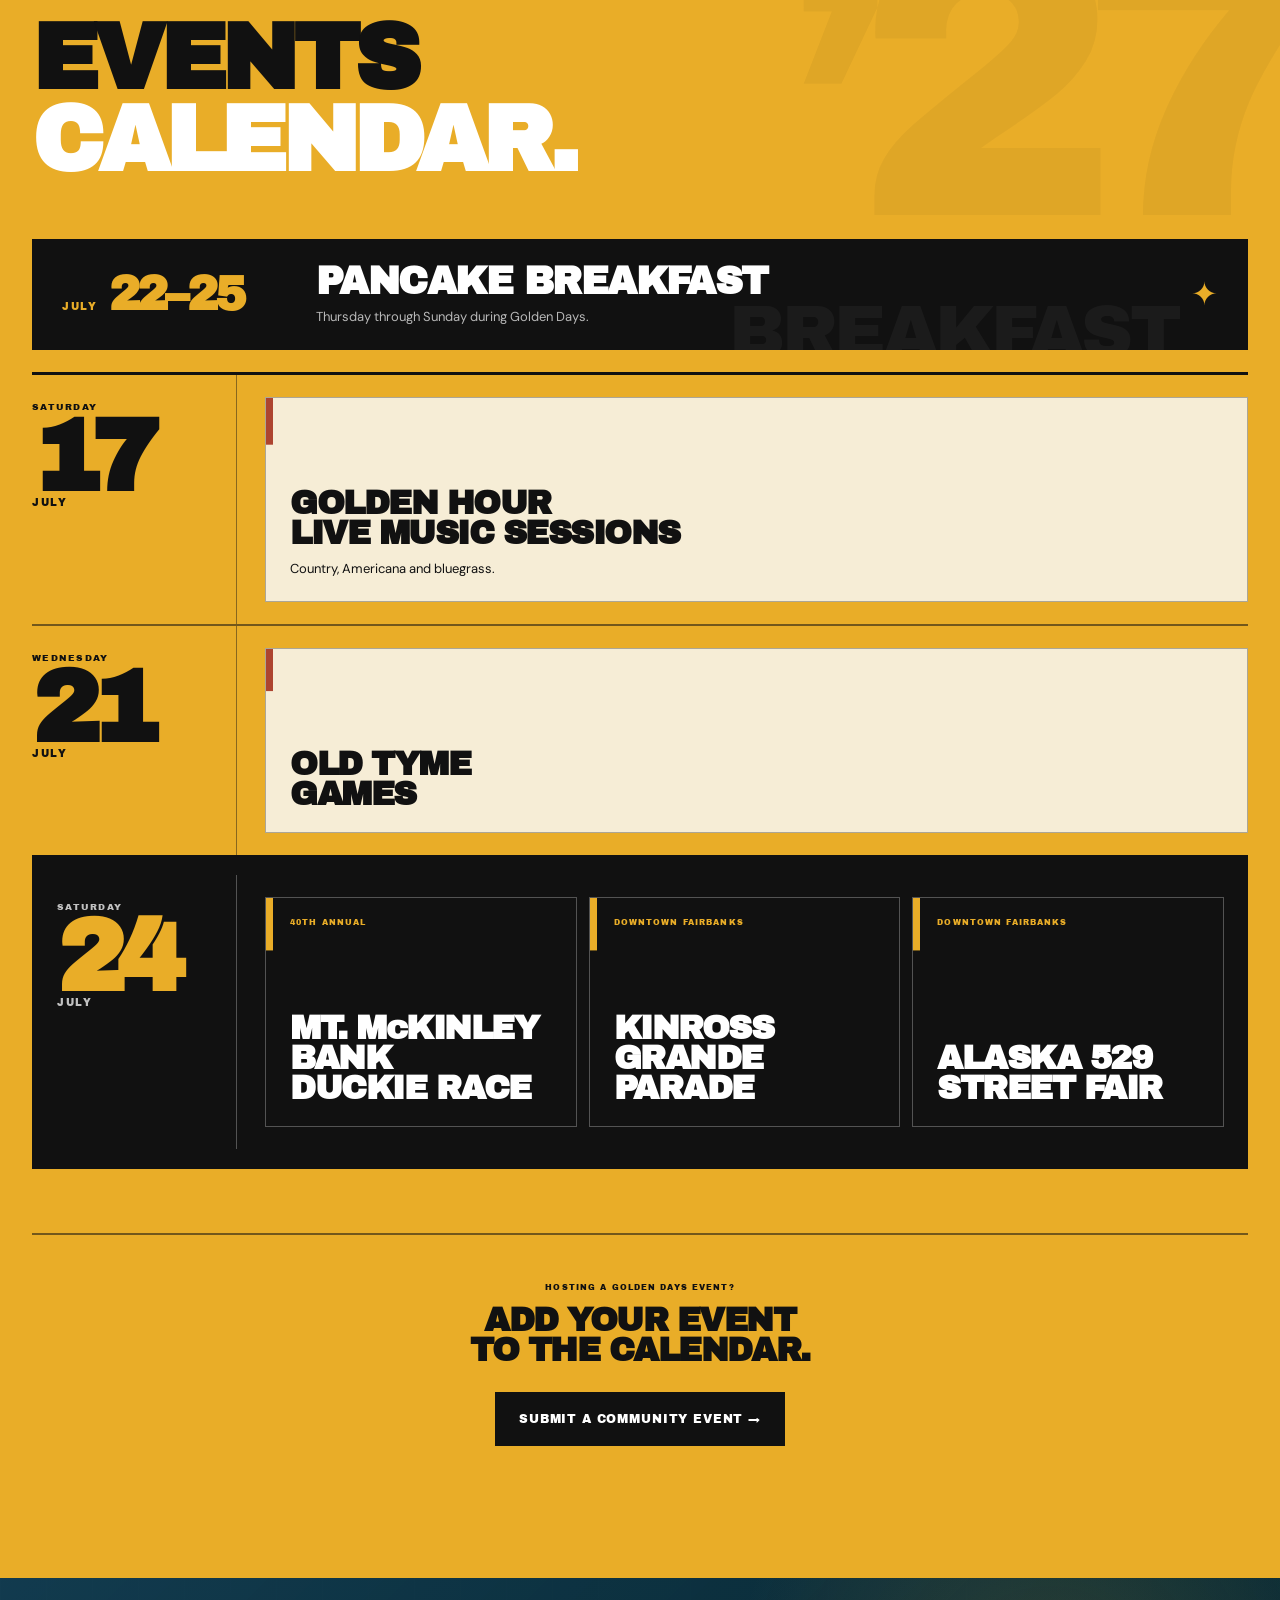
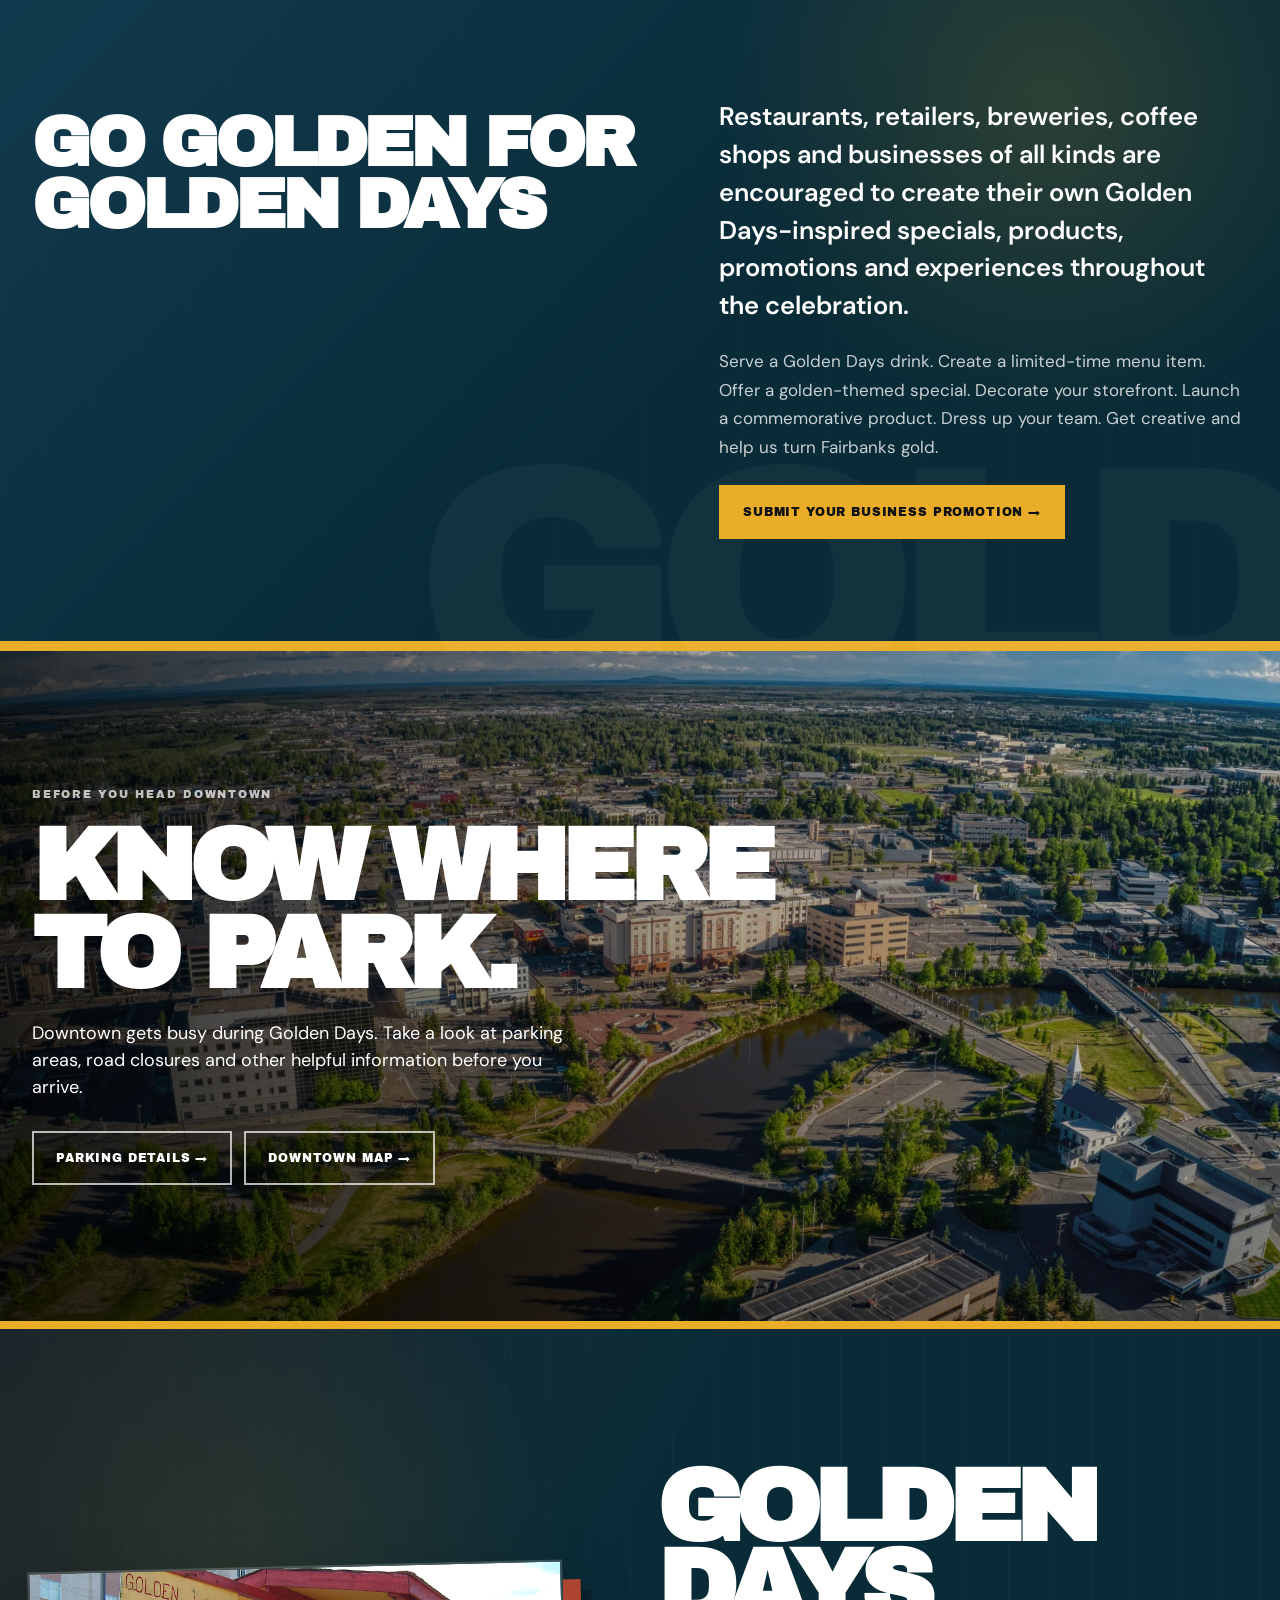
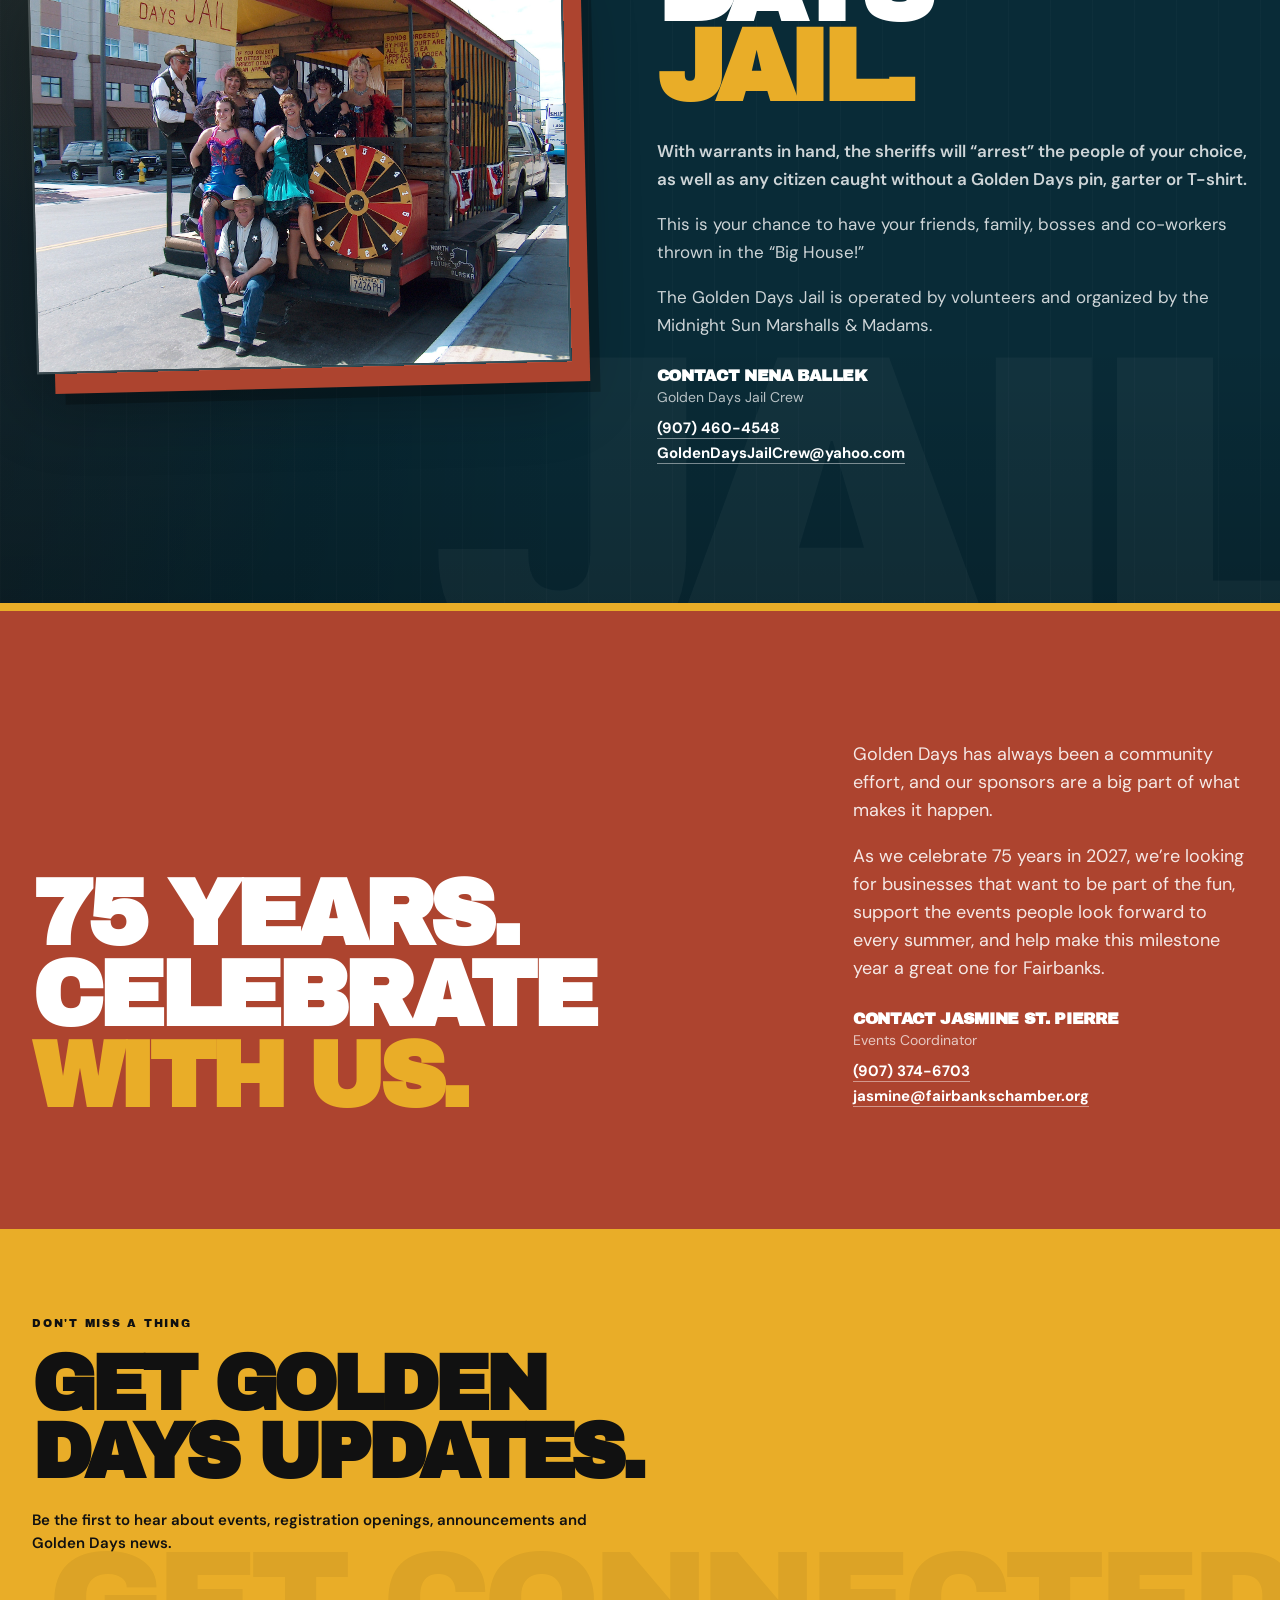
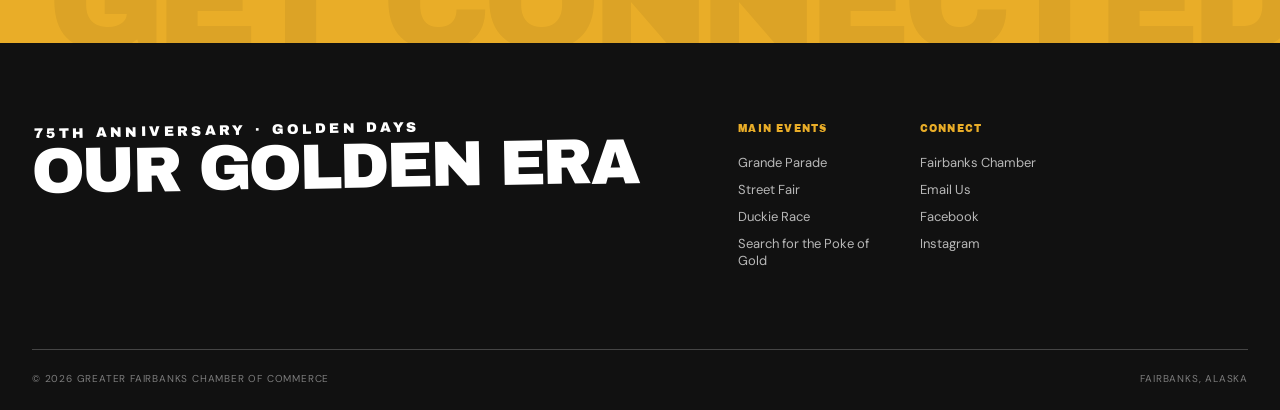
==== commit 7c5731b3: "Update heading text in index.html" ====
--- a/index.html
+++ b/index.html
@@ -505,8 +505,8 @@
         <div class="go-golden-heading reveal">
           <p class="eyebrow light"></p>
           <h2 class="display-heading light go-golden-title">
-            <span class="go-golden-line">GO GOLDEN</span>
-            <span class="go-golden-line go-golden-line-gold">FOR GOLDEN DAYS.</span>
+            <span class="go-golden-line">GO GOLDEN FOR</span>
+            <span class="go-golden-line go-golden-line-gold">GOLDEN DAYS</span>
           </h2>
         </div>
 
@@ -672,9 +672,9 @@
 
     <!--
       CONSTANT CONTACT INLINE FORM
-      Constant Contact controls the form fields, styling, validation,
-      submission and success state. The surrounding Golden Days section
-      provides the page layout only.
+      Constant Contact controls the form styling, fields, validation,
+      submission and confirmation. The Golden Days page only controls
+      the surrounding section layout.
     -->
     <div class="golden-ctct-form">
       <div
--- a/styles.css
+++ b/styles.css
@@ -2513,15 +2513,16 @@
 }
 
 .newsletter::after{
-  content:"ÃƒÂ¢Ã¢â€šÂ¬Ã¢â€žÂ¢27";
+  content:"GET CONNECTED";
   position:absolute;
-  right:1vw;
-  bottom:-45px;
+  right:-1vw;
+  bottom:-30px;
   color:rgba(17,17,17,.06);
   font-family:var(--display);
-  font-size:210px;
+  font-size:clamp(80px,11vw,160px);
   line-height:1;
-  letter-spacing:-.08em;
+  letter-spacing:-.06em;
+  white-space:nowrap;
   pointer-events:none
 }
 
@@ -2781,8 +2782,8 @@
   }
 
   .newsletter::after{
-    right:-18px;
-    font-size:140px
+    right:-12px;
+    font-size:clamp(60px,16vw,110px)
   }
 }
 
@@ -2842,7 +2843,7 @@
 }
 
 .festival-calendar::before{
-  content:"ÃƒÂ¢Ã¢â€šÂ¬Ã¢â€žÂ¢27";
+  content:"’27";
   position:absolute;
   right:-2vw;
   top:40px;
@@ -3910,182 +3911,10 @@
   min-width:0
 }
 
-/* Remove Constant Contact's card-like wrapper styling. */
-.newsletter .golden-ctct-form .ctct-form-embed,
-.newsletter .golden-ctct-form .ctct-form-defaults,
-.newsletter .golden-ctct-form .ctct-form-custom{
-  width:100% !important;
-  max-width:none !important;
-  margin:0 !important;
-  padding:0 !important;
-  background:transparent !important;
-  border:0 !important;
-  border-radius:0 !important;
-  box-shadow:none !important;
-  color:var(--ink) !important;
-  font-family:var(--body) !important
-}
-
-/* The Golden Days section already supplies its own title/copy. */
-.newsletter .golden-ctct-form .ctct-form-header,
-.newsletter .golden-ctct-form .ctct-form-text{
-  display:none !important
-}
-
-/* Form layout: name fields can sit beside each other; email gets a full row. */
-.newsletter .golden-ctct-form form{
-  width:100% !important;
-  display:grid !important;
-  grid-template-columns:repeat(2,minmax(0,1fr)) !important;
-  gap:14px 16px !important;
-  margin:0 !important;
-  padding:0 !important
-}
-
-.newsletter .golden-ctct-form .ctct-form-field,
-.newsletter .golden-ctct-form form > p{
-  min-width:0 !important;
-  margin:0 !important;
-  padding:0 !important
-}
-
-/* Email always gets the full-width row. */
-.newsletter .golden-ctct-form .ctct-form-field:has(input[type="email"]),
-.newsletter .golden-ctct-form form > p:has(input[type="email"]){
-  grid-column:1 / -1 !important
-}
-
-/* Small native-looking field labels. */
-.newsletter .golden-ctct-form label{
-  display:block !important;
-  margin:0 0 6px !important;
-  color:var(--ink) !important;
-  font-family:var(--display) !important;
-  font-size:9px !important;
-  font-weight:400 !important;
-  line-height:1.3 !important;
-  letter-spacing:.12em !important;
-  text-transform:uppercase !important
-}
-
-/* Name/email fields use the same simple underline treatment as the original cute form. */
-.newsletter .golden-ctct-form input[type="text"],
-.newsletter .golden-ctct-form input[type="email"],
-.newsletter .golden-ctct-form input[type="tel"],
-.newsletter .golden-ctct-form select{
-  width:100% !important;
-  min-width:0 !important;
-  min-height:50px !important;
-  margin:0 !important;
-  padding:13px 2px !important;
-  border:0 !important;
-  border-bottom:3px solid var(--ink) !important;
-  border-radius:0 !important;
-  outline:none !important;
-  background:transparent !important;
-  color:var(--ink) !important;
-  box-shadow:none !important;
-  font-family:var(--body) !important;
-  font-size:15px !important;
-  font-weight:700 !important;
-  line-height:1.2 !important;
-  appearance:none !important
-}
-
-.newsletter .golden-ctct-form input::placeholder{
-  color:rgba(17,17,17,.55) !important;
-  opacity:1 !important
-}
-
-.newsletter .golden-ctct-form input:focus,
-.newsletter .golden-ctct-form select:focus{
-  border-bottom-color:var(--red) !important
-}
-
-/* Constant Contact may render the submit as either a button or submit input. */
-.newsletter .golden-ctct-form button[type="submit"],
-.newsletter .golden-ctct-form input[type="submit"],
-.newsletter .golden-ctct-form .ctct-form-button{
-  grid-column:1 / -1 !important;
-  justify-self:end !important;
-  width:auto !important;
-  min-width:160px !important;
-  min-height:50px !important;
-  margin:2px 0 0 !important;
-  padding:12px 18px !important;
-  border:2px solid var(--ink) !important;
-  border-radius:0 !important;
-  background:var(--ink) !important;
-  color:var(--white) !important;
-  box-shadow:none !important;
-  font-family:var(--display) !important;
-  font-size:10px !important;
-  font-weight:400 !important;
-  line-height:1.2 !important;
-  letter-spacing:.07em !important;
-  text-transform:uppercase !important;
-  cursor:pointer !important;
-  transition:transform .18s ease,background .18s ease,color .18s ease !important
-}
-
-.newsletter .golden-ctct-form button[type="submit"]:hover,
-.newsletter .golden-ctct-form input[type="submit"]:hover,
-.newsletter .golden-ctct-form .ctct-form-button:hover{
-  transform:translateY(-2px) !important;
-  background:var(--blue-deep) !important
-}
-
-/* Errors and success messages stay readable without looking like a second widget. */
-.newsletter .golden-ctct-form .ctct-form-errorMessage,
-.newsletter .golden-ctct-form .ctct-form-error-message{
-  color:#6e2014 !important;
-  font-size:11px !important;
-  font-weight:700 !important;
-  line-height:1.4 !important
-}
-
-.newsletter .golden-ctct-form .ctct-form-success{
-  grid-column:1 / -1 !important;
-  padding:18px 0 !important;
-  background:transparent !important;
-  color:var(--ink) !important;
-  font-family:var(--display) !important;
-  font-size:18px !important;
-  line-height:1.25 !important
-}
-
-/* Keep any required consent/legal copy readable and understated. */
-.newsletter .golden-ctct-form small,
-.newsletter .golden-ctct-form .ctct-form-footer{
-  grid-column:1 / -1 !important;
-  color:rgba(17,17,17,.62) !important;
-  font-size:9px !important;
-  line-height:1.45 !important
-}
-
 @media (max-width:760px){
   .newsletter-copy{
     margin-top:14px;
     font-size:13px
-  }
-
-  .newsletter .golden-ctct-form form{
-    grid-template-columns:1fr !important;
-    gap:12px !important
-  }
-
-  .newsletter .golden-ctct-form .ctct-form-field:has(input[type="email"]),
-  .newsletter .golden-ctct-form form > p:has(input[type="email"]){
-    grid-column:auto !important
-  }
-
-  .newsletter .golden-ctct-form button[type="submit"],
-  .newsletter .golden-ctct-form input[type="submit"],
-  .newsletter .golden-ctct-form .ctct-form-button{
-    grid-column:auto !important;
-    justify-self:stretch !important;
-    width:100% !important;
-    margin-top:2px !important
   }
 }
 
@@ -4126,63 +3955,6 @@
 
 .sponsor-contact a:hover {
   border-color: var(--gold);
-}
-
-/* =========================================================
-   NEWSLETTER SUBMIT BUTTON FEEDBACK
-   SUBMIT Ã¢â€ â€™ SUBMITTING... Ã¢â€ â€™ SUBMITTED Ã¢Å“â€œ
-   ========================================================= */
-
-.newsletter .golden-ctct-form.is-submitting button[type="submit"],
-.newsletter .golden-ctct-form.is-submitting input[type="submit"],
-.newsletter .golden-ctct-form.is-submitting .ctct-form-button{
-  opacity:.72 !important;
-  cursor:progress !important
-}
-
-.newsletter .golden-ctct-form.is-submitted .ctct-form-success,
-.newsletter .golden-ctct-form.is-submitted .ctct-form-successMessage,
-.newsletter .golden-ctct-form.is-submitted .ctct-form-success-message{
-  display:none !important
-}
-
-.newsletter .golden-ctct-form.is-submitted button[type="submit"],
-.newsletter .golden-ctct-form.is-submitted input[type="submit"],
-.newsletter .golden-ctct-form.is-submitted .ctct-form-button,
-.newsletter .golden-ctct-form .golden-submit-status{
-  width:auto !important;
-  min-width:160px !important;
-  min-height:50px !important;
-  margin:2px 0 0 auto !important;
-  padding:12px 18px !important;
-  border:2px solid var(--ink) !important;
-  border-radius:0 !important;
-  background:var(--ink) !important;
-  color:var(--gold) !important;
-  box-shadow:none !important;
-  font-family:var(--display) !important;
-  font-size:10px !important;
-  font-weight:400 !important;
-  line-height:1.2 !important;
-  letter-spacing:.07em !important;
-  text-transform:uppercase !important;
-  cursor:default !important;
-  opacity:1 !important;
-  transform:none !important
-}
-
-.newsletter .golden-ctct-form .golden-submit-status{
-  display:block !important
-}
-
-@media (max-width:760px){
-  .newsletter .golden-ctct-form.is-submitted button[type="submit"],
-  .newsletter .golden-ctct-form.is-submitted input[type="submit"],
-  .newsletter .golden-ctct-form.is-submitted .ctct-form-button,
-  .newsletter .golden-ctct-form .golden-submit-status{
-    width:100% !important;
-    margin-left:0 !important
-  }
 }
 
 
@@ -4251,12 +4023,17 @@
 }
 
 .go-golden-heading{
-  position:sticky;
-  top:130px
+  position:static
 }
 
 .go-golden-heading .display-heading{
-  max-width:850px
+  max-width:850px;
+  font-size:clamp(48px,5.5vw,90px)
+}
+
+.go-golden-heading .display-heading .go-golden-line{
+  display:block;
+  white-space:nowrap
 }
 
 .go-golden-heading .display-heading em{
@@ -4325,10 +4102,6 @@
     grid-template-columns:1fr 1fr;
     gap:48px
   }
-
-  .go-golden-heading{
-    position:static
-  }
 }
 
 @media (max-width:760px){
